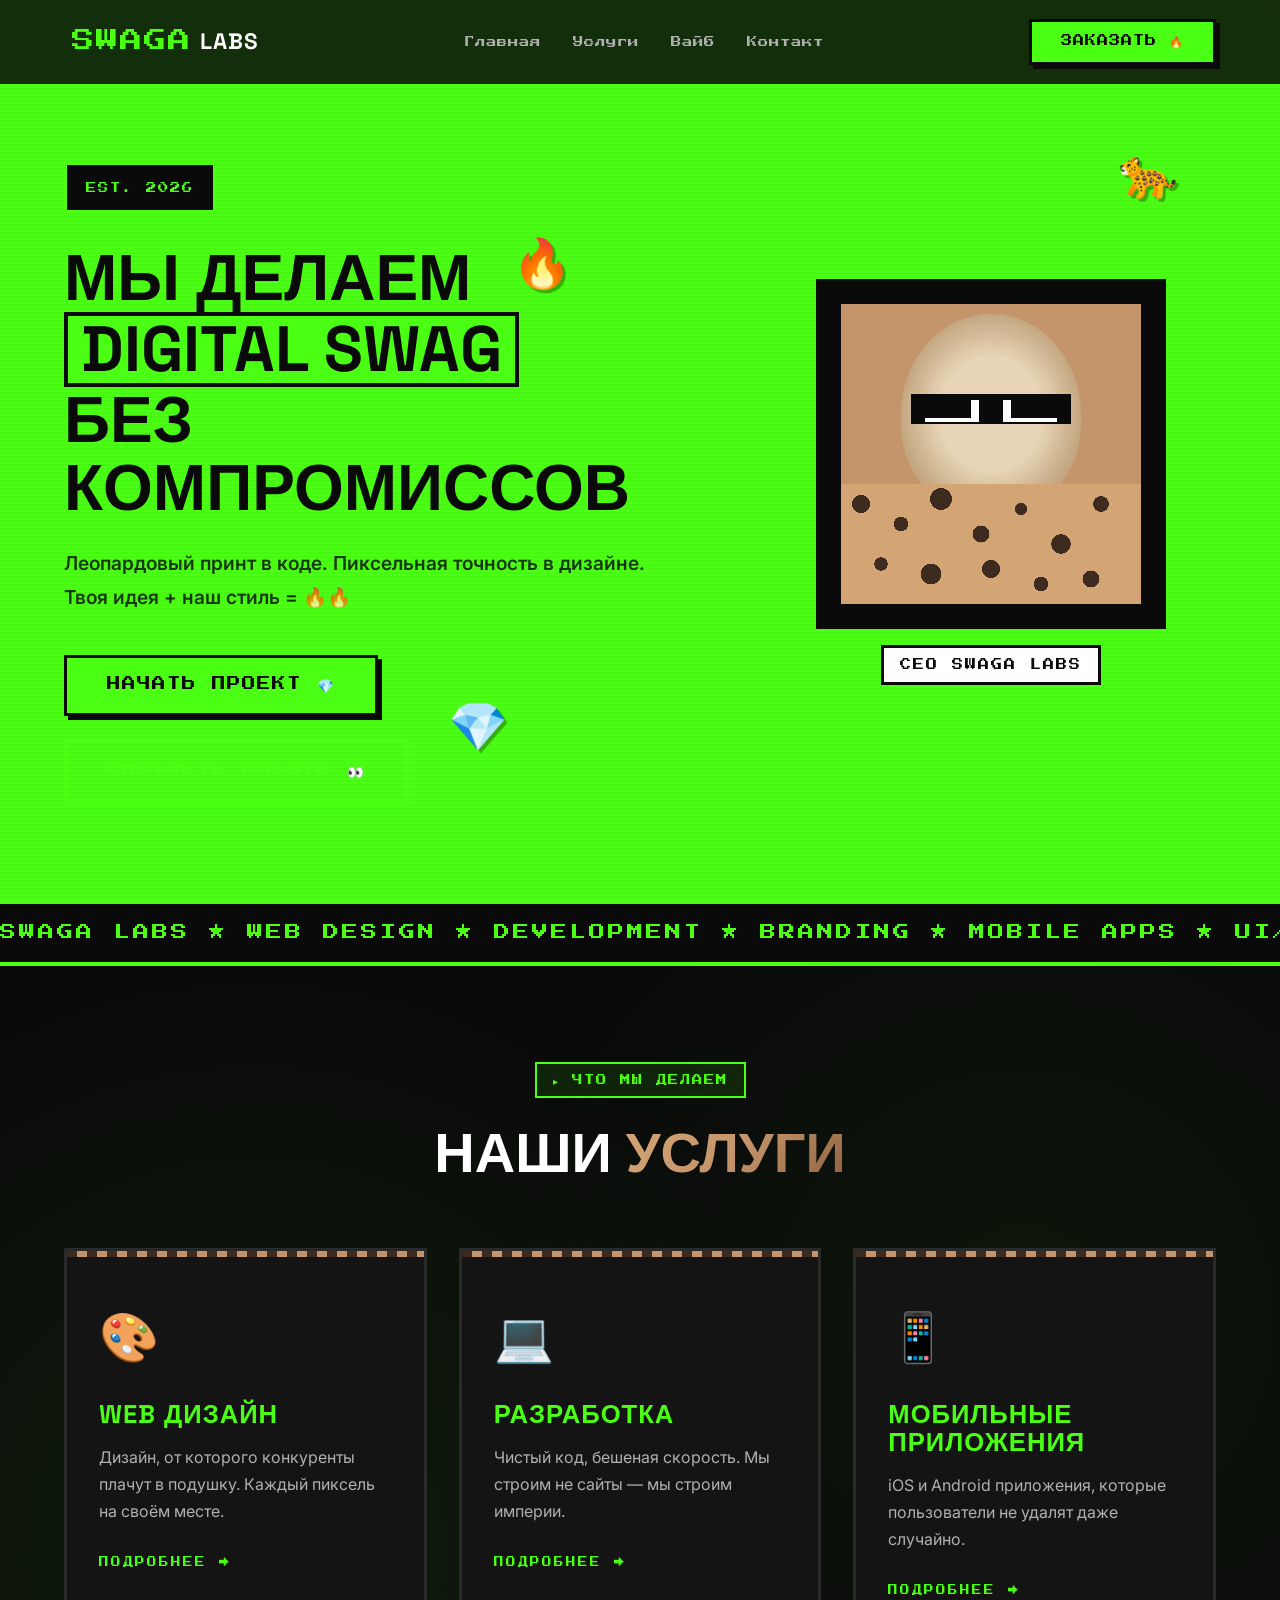
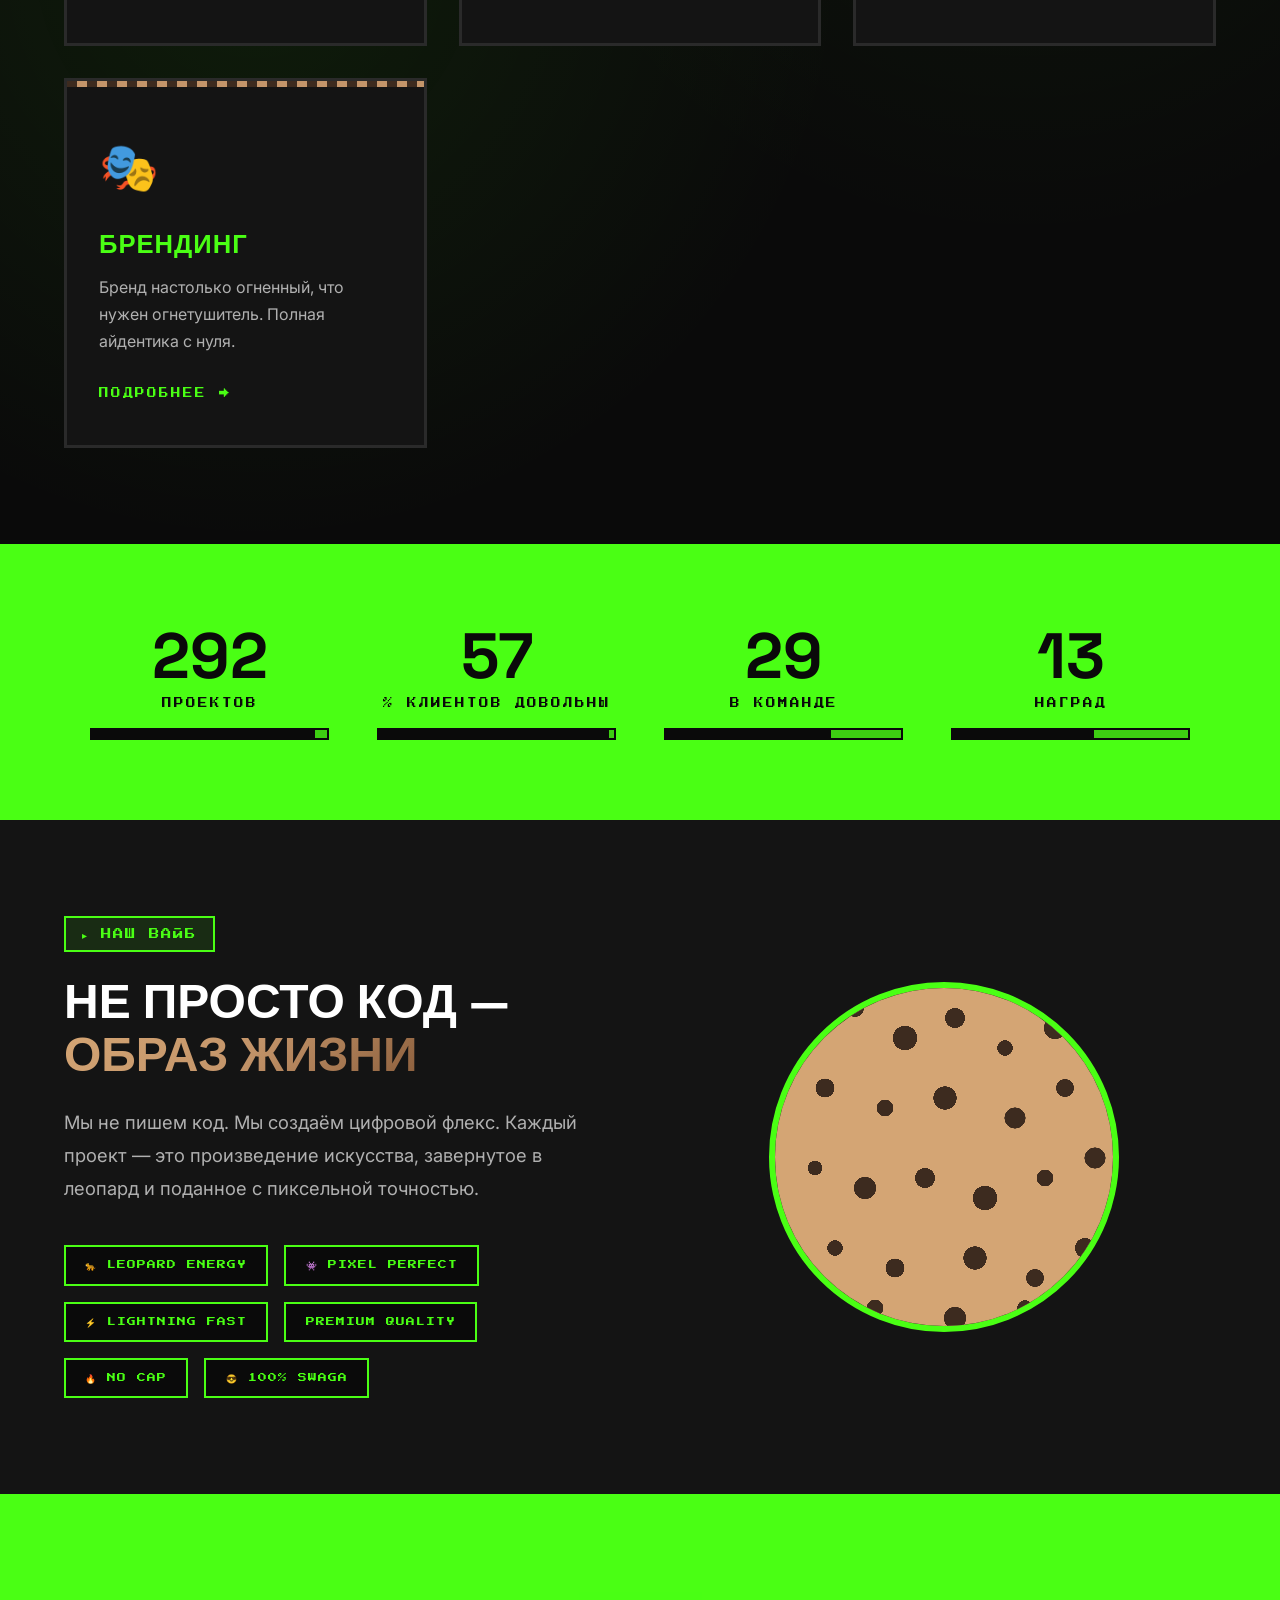
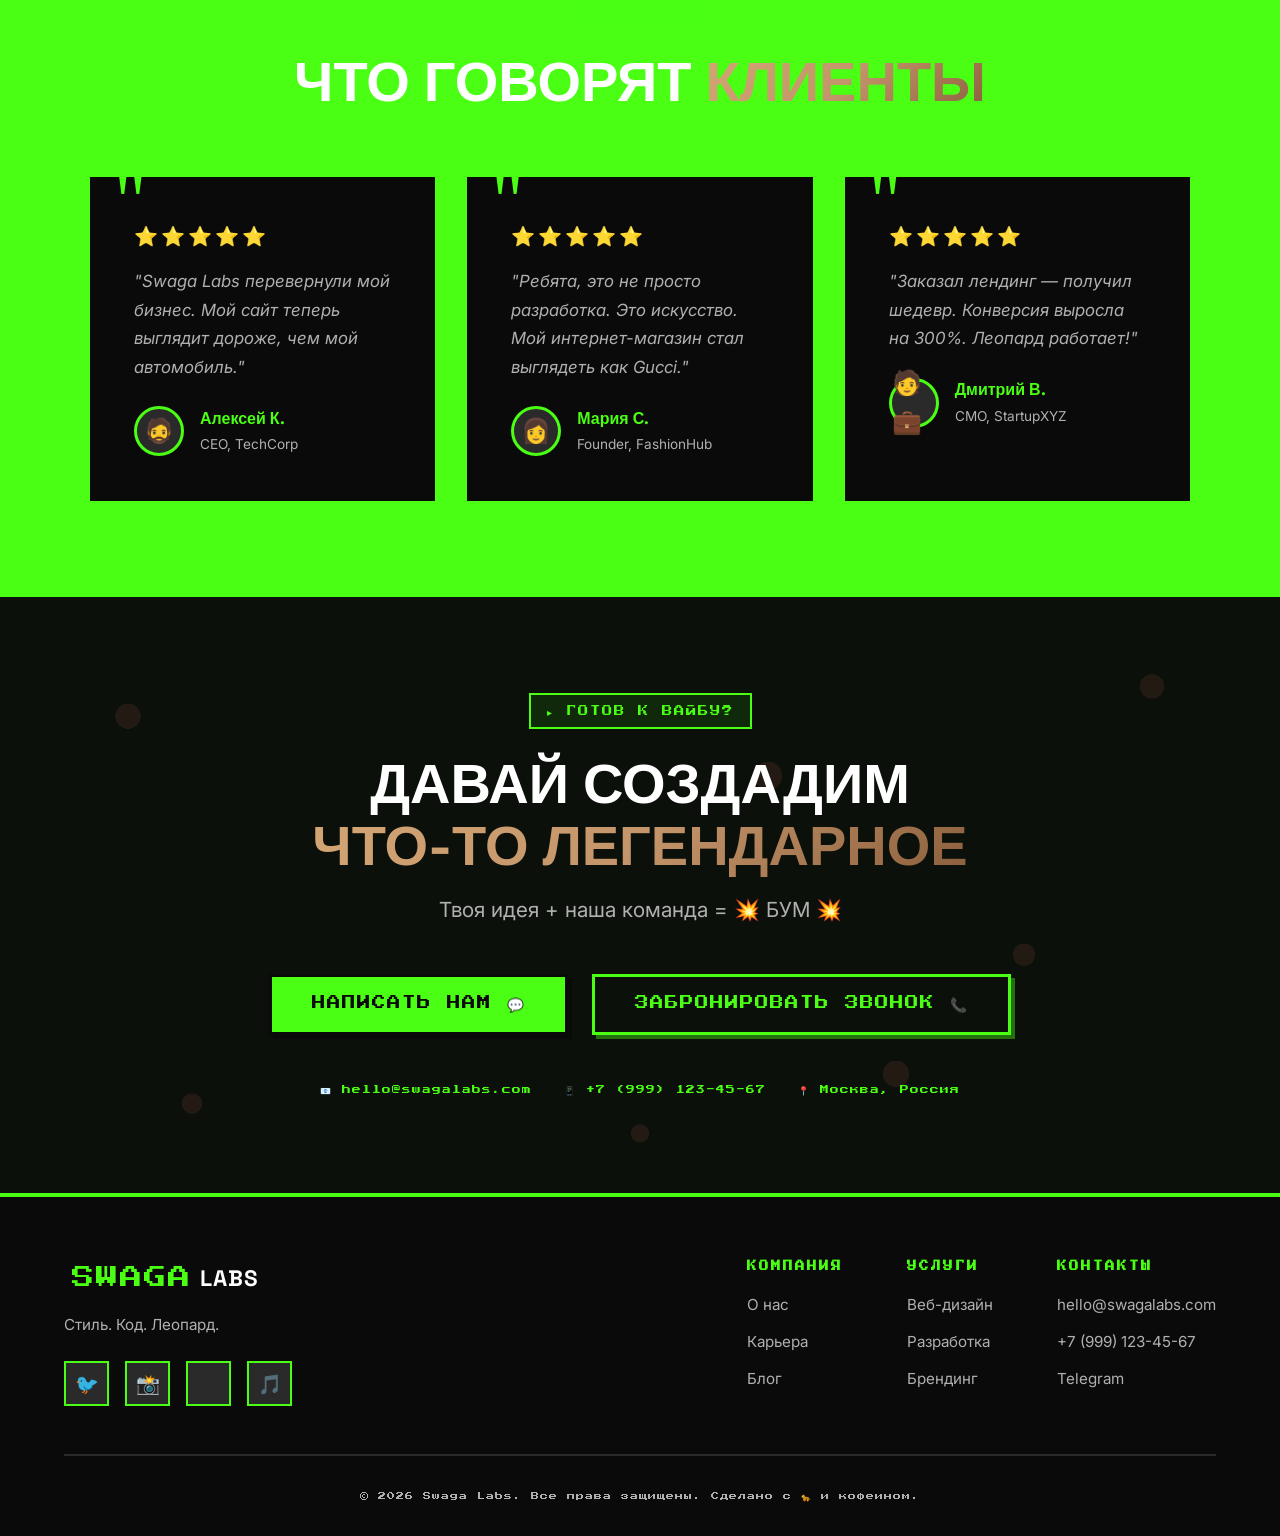
==== index.html @ 5f240927 "init" ====
<!DOCTYPE html>
<html lang="ru">
<head>
    <meta charset="UTF-8">
    <meta name="viewport" content="width=device-width, initial-scale=1.0">
    <title>Swaga Labs — Стиль. Код. Леопард.</title>
    <link rel="stylesheet" href="style.css">
    <link href="https://fonts.googleapis.com/css2?family=Press+Start+2P&family=Space+Grotesk:wght@400;700;900&family=Inter:wght@400;600;700&display=swap" rel="stylesheet">
</head>
<body>

    <!-- Pixel Cursor Trail -->
    <canvas id="pixel-cursor"></canvas>

    <!-- Navigation -->
    <nav class="navbar">
        <div class="logo">
            <span class="logo-pixel"></span>
            <span class="logo-text">SWAGA</span>
            <span class="logo-labs">LABS</span>
        </div>
        <ul class="nav-links">
            <li><a href="#home">Главная</a></li>
            <li><a href="#services">Услуги</a></li>
            <li><a href="#vibe">Вайб</a></li>
            <li><a href="#contact">Контакт</a></li>
        </ul>
        <button class="btn-main">ЗАКАЗАТЬ 🔥</button>
        <div class="hamburger" id="hamburger">
            <span></span>
            <span></span>
            <span></span>
        </div>
    </nav>

    <!-- Hero Section -->
    <section id="home" class="hero">
        <div class="hero-overlay"></div>
        <div class="hero-content">
            <div class="pixel-badge">
                <span class="pixel-text"> EST. 2026</span>
            </div>
            <h1 class="hero-title">
                <span class="title-line">МЫ ДЕЛАЕМ</span>
                <span class="title-line highlight">DIGITAL SWAG</span>
                <span class="title-line">БЕЗ КОМПРОМИССОВ</span>
            </h1>
            <p class="hero-subtitle">
                Леопардовый принт в коде. Пиксельная точность в дизайне.
                <br>Твоя идея + наш стиль = 🔥🔥
            </p>
            <div class="hero-buttons">
                <button class="btn-main large">НАЧАТЬ ПРОЕКТ 💎</button>
                <button class="btn-outline large">СМОТРЕТЬ РАБОТЫ 👀</button>
            </div>
        </div>

        <!-- Shakespeare Meme Element -->
        <div class="hero-meme">
            <div class="meme-frame">
                <div class="meme-shakespeare">
                    <div class="shakespeare-face"></div>
                    <div class="shakespeare-glasses"></div>
                    <div class="shakespeare-body"></div>
                </div>
            </div>
            <div class="meme-label">CEO SWAGA LABS</div>
        </div>

        <!-- Floating Elements -->
        <div class="float-element float-1">🐆</div>
        <div class="float-element float-2"></div>
        <div class="float-element float-3">💎</div>
        <div class="float-element float-4">🔥</div>
        <div class="float-element float-5"></div>
    </section>

    <!-- Marquee -->
    <div class="marquee-container">
        <div class="marquee">
            <span>SWAGA LABS ★ WEB DESIGN ★ DEVELOPMENT ★ BRANDING ★ MOBILE APPS ★ UI/UX ★ CREATIVE ★ SWAGA LABS ★ WEB DESIGN ★ DEVELOPMENT ★ BRANDING ★ MOBILE APPS ★ UI/UX ★ CREATIVE ★ </span>
        </div>
    </div>

    <!-- Services Section -->
    <section id="services" class="services">
        <div class="section-title">
            <span class="pixel-label">▸ ЧТО МЫ ДЕЛАЕМ</span>
            <h2>НАШИ <span class="text-leopard">УСЛУГИ</span></h2>
        </div>

        <div class="services-grid">
            <div class="service-card" data-delay="0">
                <div class="card-leopard-border"></div>
                <div class="card-icon">🎨</div>
                <h3>WEB ДИЗАЙН</h3>
                <p>Дизайн, от которого конкуренты плачут в подушку. Каждый пиксель на своём месте.</p>
                <a href="#" class="card-link">ПОДРОБНЕЕ →</a>
            </div>

            <div class="service-card" data-delay="100">
                <div class="card-leopard-border"></div>
                <div class="card-icon">💻</div>
                <h3>РАЗРАБОТКА</h3>
                <p>Чистый код, бешеная скорость. Мы строим не сайты — мы строим империи.</p>
                <a href="#" class="card-link">ПОДРОБНЕЕ →</a>
            </div>

            <div class="service-card" data-delay="200">
                <div class="card-leopard-border"></div>
                <div class="card-icon">📱</div>
                <h3>МОБИЛЬНЫЕ ПРИЛОЖЕНИЯ</h3>
                <p>iOS и Android приложения, которые пользователи не удалят даже случайно.</p>
                <a href="#" class="card-link">ПОДРОБНЕЕ →</a>
            </div>

            <div class="service-card" data-delay="300">
                <div class="card-leopard-border"></div>
                <div class="card-icon">🎭</div>
                <h3>БРЕНДИНГ</h3>
                <p>Бренд настолько огненный, что нужен огнетушитель. Полная айдентика с нуля.</p>
                <a href="#" class="card-link">ПОДРОБНЕЕ →</a>
            </div>
        </div>
    </section>

    <!-- Stats Section -->
    <section class="stats">
        <div class="stats-grid">
            <div class="stat-item">
                <div class="stat-number" data-target="500">0</div>
                <div class="stat-label">ПРОЕКТОВ</div>
                <div class="stat-bar"><div class="stat-fill" style="width: 95%"></div></div>
            </div>
            <div class="stat-item">
                <div class="stat-number" data-target="98">0</div>
                <div class="stat-label">% КЛИЕНТОВ ДОВОЛЬНЫ</div>
                <div class="stat-bar"><div class="stat-fill" style="width: 98%"></div></div>
            </div>
            <div class="stat-item">
                <div class="stat-number" data-target="50">0</div>
                <div class="stat-label">В КОМАНДЕ</div>
                <div class="stat-bar"><div class="stat-fill" style="width: 70%"></div></div>
            </div>
            <div class="stat-item">
                <div class="stat-number" data-target="24">0</div>
                <div class="stat-label">НАГРАД</div>
                <div class="stat-bar"><div class="stat-fill" style="width: 60%"></div></div>
            </div>
        </div>
    </section>

    <!-- Vibe Section -->
    <section id="vibe" class="vibe-section">
        <div class="vibe-content">
            <span class="pixel-label">▸ НАШ ВАЙБ</span>
            <h2>НЕ ПРОСТО КОД — <br><span class="text-leopard">ОБРАЗ ЖИЗНИ</span></h2>
            <p class="vibe-text">
                Мы не пишем код. Мы создаём цифровой флекс.
                Каждый проект — это произведение искусства,
                завернутое в леопард и поданное с пиксельной точностью.
            </p>
            <div class="vibe-tags">
                <span class="vibe-tag">🐆 LEOPARD ENERGY</span>
                <span class="vibe-tag">👾 PIXEL PERFECT</span>
                <span class="vibe-tag">⚡ LIGHTNING FAST</span>
                <span class="vibe-tag"> PREMIUM QUALITY</span>
                <span class="vibe-tag">🔥 NO CAP</span>
                <span class="vibe-tag">😎 100% SWAGA</span>
            </div>
        </div>
        <div class="vibe-visual">
            <div class="leopard-circle">
                <div class="leopard-pattern"></div>
            </div>
            <div class="vibe-emoji"></div>
        </div>
    </section>

    <!-- Testimonials -->
    <section class="testimonials">
        <div class="section-title">
            <span class="pixel-label">▸ ОТЗЫВЫ</span>
            <h2>ЧТО ГОВОРЯТ <span class="text-leopard">КЛИЕНТЫ</span></h2>
        </div>
        <div class="testimonials-grid">
            <div class="testimonial-card">
                <div class="testimonial-stars">⭐⭐⭐⭐⭐</div>
                <p>"Swaga Labs перевернули мой бизнес. Мой сайт теперь выглядит дороже, чем мой автомобиль."</p>
                <div class="testimonial-author">
                    <div class="author-avatar">🧔</div>
                    <div>
                        <strong>Алексей К.</strong>
                        <span>CEO, TechCorp</span>
                    </div>
                </div>
            </div>
            <div class="testimonial-card">
                <div class="testimonial-stars">⭐⭐⭐⭐⭐</div>
                <p>"Ребята, это не просто разработка. Это искусство. Мой интернет-магазин стал выглядеть как Gucci."</p>
                <div class="testimonial-author">
                    <div class="author-avatar">👩</div>
                    <div>
                        <strong>Мария С.</strong>
                        <span>Founder, FashionHub</span>
                    </div>
                </div>
            </div>
            <div class="testimonial-card">
                <div class="testimonial-stars">⭐⭐⭐⭐⭐</div>
                <p>"Заказал лендинг — получил шедевр. Конверсия выросла на 300%. Леопард работает!"</p>
                <div class="testimonial-author">
                    <div class="author-avatar">🧑💼</div>
                    <div>
                        <strong>Дмитрий В.</strong>
                        <span>CMO, StartupXYZ</span>
                    </div>
                </div>
            </div>
        </div>
    </section>

    <!-- CTA Section -->
    <section id="contact" class="cta-section">
        <div class="cta-leopard-bg"></div>
        <div class="cta-content">
            <span class="pixel-label">▸ ГОТОВ К ВАЙБУ?</span>
            <h2>ДАВАЙ СОЗДАДИМ <br><span class="text-leopard">ЧТО-ТО ЛЕГЕНДАРНОЕ</span></h2>
            <p>Твоя идея + наша команда = 💥 БУМ 💥</p>
            <div class="cta-buttons">
                <button class="btn-main large">НАПИСАТЬ НАМ 💬</button>
                <button class="btn-outline large">ЗАБРОНИРОВАТЬ ЗВОНОК 📞</button>
            </div>
            <div class="cta-contacts">
                <span>📧 hello@swagalabs.com</span>
                <span>📱 +7 (999) 123-45-67</span>
                <span>📍 Москва, Россия</span>
            </div>
        </div>
    </section>

    <!-- Footer -->
    <footer class="footer">
        <div class="footer-content">
            <div class="footer-brand">
                <div class="logo">
                    <span class="logo-pixel"></span>
                    <span class="logo-text">SWAGA</span>
                    <span class="logo-labs">LABS</span>
                </div>
                <p>Стиль. Код. Леопард.</p>
                <div class="social-links">
                    <a href="#" class="social-link">🐦</a>
                    <a href="#" class="social-link">📸</a>
                    <a href="#" class="social-link"></a>
                    <a href="#" class="social-link">🎵</a>
                </div>
            </div>
            <div class="footer-nav">
                <div class="footer-col">
                    <h4>КОМПАНИЯ</h4>
                    <a href="#">О нас</a>
                    <a href="#">Карьера</a>
                    <a href="#">Блог</a>
                </div>
                <div class="footer-col">
                    <h4>УСЛУГИ</h4>
                    <a href="#">Веб-дизайн</a>
                    <a href="#">Разработка</a>
                    <a href="#">Брендинг</a>
                </div>
                <div class="footer-col">
                    <h4>КОНТАКТЫ</h4>
                    <a href="#">hello@swagalabs.com</a>
                    <a href="#">+7 (999) 123-45-67</a>
                    <a href="#">Telegram</a>
                </div>
            </div>
        </div>
        <div class="footer-bottom">
            <p>© 2026 Swaga Labs. Все права защищены. Сделано с 🐆 и кофеином.</p>
        </div>
    </footer>

    <script src="script.js"></script>
</body>
</html>
---- style.css ----
/* ============================================
   SWAGA LABS — FULL CSS
   Вайб: Леопард + Пиксели + Дерзость
   ============================================ */

/* --- Reset --- */
*,
*::before,
*::after {
    margin: 0;
    padding: 0;
    box-sizing: border-box;
}

/* --- CSS Variables --- */
:root {
    --green: #4AFF14;
    --green-dark: #39CC10;
    --black: #0A0A0A;
    --white: #FFFFFF;
    --leopard-1: #C4956A;
    --leopard-2: #8B5E3C;
    --leopard-3: #3D2B1F;
    --leopard-4: #D4A574;
    --gray: #B0B0B0;
    --gray-dark: #2A2A2A;
    --card-bg: #141414;
    --pixel-font: 'Press Start 2P', monospace;
    --heading-font: 'Space Grotesk', sans-serif;
    --body-font: 'Inter', sans-serif;
}

/* --- Base --- */
html {
    scroll-behavior: smooth;
}

body {
    font-family: var(--body-font);
    background-color: var(--green);
    color: var(--black);
    overflow-x: hidden;
    line-height: 1.6;
    cursor: url('data:image/svg+xml;utf8,<svg xmlns="http://www.w3.org/2000/svg" width="20" height="20"><rect x="2" y="2" width="4" height="4" fill="black"/><rect x="8" y="2" width="4" height="4" fill="black"/><rect x="14" y="2" width="4" height="4" fill="black"/><rect x="2" y="8" width="4" height="4" fill="black"/><rect x="14" y="8" width="4" height="4" fill="black"/><rect x="2" y="14" width="4" height="4" fill="black"/><rect x="8" y="14" width="4" height="4" fill="black"/><rect x="14" y="14" width="4" height="4" fill="black"/></svg>') 10 10, auto;
}

h1, h2, h3, h4, h5, h6 {
    font-family: var(--heading-font);
    font-weight: 900;
    line-height: 1.1;
}

a {
    text-decoration: none;
    color: inherit;
    transition: all 0.3s ease;
}

img {
    max-width: 100%;
    display: block;
}

/* --- Pixel Cursor Canvas --- */
#pixel-cursor {
    position: fixed;
    top: 0;
    left: 0;
    width: 100%;
    height: 100%;
    pointer-events: none;
    z-index: 9999;
}

/* --- Navigation --- */
.navbar {
    position: fixed;
    top: 0;
    left: 0;
    width: 100%;
    display: flex;
    align-items: center;
    justify-content: space-between;
    padding: 1.2rem 5%;
    z-index: 1000;
    background: rgba(10, 10, 10, 0.85);
    backdrop-filter: blur(12px);
    -webkit-backdrop-filter: blur(12px);
    border-bottom: 3px solid var(--green);
}

.logo {
    display: flex;
    align-items: center;
    gap: 0.5rem;
}

.logo-pixel {
    font-size: 1.5rem;
}

.logo-text {
    font-family: var(--pixel-font);
    font-size: 1.4rem;
    color: var(--green);
    letter-spacing: 2px;
}

.logo-labs {
    font-family: var(--heading-font);
    font-size: 1.4rem;
    font-weight: 900;
    color: var(--white);
    letter-spacing: 1px;
}

.nav-links {
    display: flex;
    list-style: none;
    gap: 2rem;
}

.nav-links a {
    font-family: var(--pixel-font);
    font-size: 0.65rem;
    color: var(--gray);
    letter-spacing: 1px;
    padding: 0.5rem 0;
    position: relative;
}

.nav-links a::after {
    content: '';
    position: absolute;
    bottom: 0;
    left: 0;
    width: 0;
    height: 3px;
    background: var(--green);
    transition: width 0.3s ease;
    image-rendering: pixelated;
}

.nav-links a:hover {
    color: var(--green);
}

.nav-links a:hover::after {
    width: 100%;
}

.btn-main {
    font-family: var(--pixel-font);
    font-size: 0.7rem;
    padding: 0.8rem 1.8rem;
    background: var(--green);
    color: var(--black);
    border: 3px solid var(--black);
    cursor: pointer;
    transition: all 0.2s ease;
    text-transform: uppercase;
    letter-spacing: 1px;
    image-rendering: pixelated;
    box-shadow: 4px 4px 0 var(--black);
}

.btn-main:hover {
    transform: translate(2px, 2px);
    box-shadow: 2px 2px 0 var(--black);
    background: var(--white);
}

.btn-main.large {
    font-size: 0.85rem;
    padding: 1.2rem 2.5rem;
}

.btn-outline {
    font-family: var(--pixel-font);
    font-size: 0.7rem;
    padding: 0.8rem 1.8rem;
    background: transparent;
    color: var(--green);
    border: 3px solid var(--green);
    cursor: pointer;
    transition: all 0.2s ease;
    text-transform: uppercase;
    letter-spacing: 1px;
    image-rendering: pixelated;
    box-shadow: 4px 4px 0 rgba(74, 255, 20, 0.4);
}

.btn-outline:hover {
    transform: translate(2px, 2px);
    box-shadow: 2px 2px 0 rgba(74, 255, 20, 0.4);
    background: var(--green);
    color: var(--black);
}

.btn-outline.large {
    font-size: 0.85rem;
    padding: 1.2rem 2.5rem;
}

.hamburger {
    display: none;
    flex-direction: column;
    gap: 5px;
    cursor: pointer;
    padding: 5px;
}

.hamburger span {
    width: 28px;
    height: 3px;
    background: var(--green);
    transition: all 0.3s ease;
    image-rendering: pixelated;
}

.hamburger.active span:nth-child(1) {
    transform: rotate(45deg) translate(6px, 6px);
}

.hamburger.active span:nth-child(2) {
    opacity: 0;
}

.hamburger.active span:nth-child(3) {
    transform: rotate(-45deg) translate(6px, -6px);
}

/* --- Hero Section --- */
.hero {
    min-height: 100vh;
    display: flex;
    align-items: center;
    justify-content: space-between;
    padding: 8rem 5% 4rem;
    position: relative;
    background: var(--green);
    overflow: hidden;
}

.hero-overlay {
    position: absolute;
    top: 0;
    left: 0;
    width: 100%;
    height: 100%;
    background:
        repeating-linear-gradient(
            0deg,
            transparent,
            transparent 2px,
            rgba(0, 0, 0, 0.03) 2px,
            rgba(0, 0, 0, 0.03) 4px
        );
    pointer-events: none;
    z-index: 1;
}

.hero-content {
    flex: 1;
    max-width: 600px;
    z-index: 2;
}

.pixel-badge {
    display: inline-block;
    padding: 0.6rem 1.2rem;
    background: var(--black);
    border: 3px solid var(--green);
    margin-bottom: 2rem;
    image-rendering: pixelated;
}

.pixel-text {
    font-family: var(--pixel-font);
    font-size: 0.65rem;
    color: var(--green);
    letter-spacing: 2px;
}

.hero-title {
    font-size: 4rem;
    color: var(--black);
    margin-bottom: 1.5rem;
    line-height: 1.05;
}

.title-line {
    display: block;
}

.title-line.highlight {
    color: var(--black);
    position: relative;
    display: inline-block;
    background: var(--green);
    padding: 0 0.2em;
    box-decoration-break: clone;
    -webkit-box-decoration-break: clone;
    border: 4px solid var(--black);
}

.hero-subtitle {
    font-size: 1.2rem;
    color: var(--black);
    opacity: 0.8;
    margin-bottom: 2.5rem;
    line-height: 1.8;
    font-weight: 600;
}

.hero-buttons {
    display: flex;
    gap: 1.5rem;
    flex-wrap: wrap;
}

/* --- Hero Meme (Shakespeare) --- */
.hero-meme {
    flex: 1;
    display: flex;
    flex-direction: column;
    align-items: center;
    z-index: 2;
    max-width: 450px;
}

.meme-frame {
    width: 350px;
    height: 350px;
    background: var(--black);
    border: 6px solid var(--black);
    display: flex;
    align-items: center;
    justify-content: center;
    position: relative;
    overflow: hidden;
    image-rendering: pixelated;
}

.meme-shakespeare {
    width: 300px;
    height: 300px;
    position: relative;
    background: var(--leopard-1);
    overflow: hidden;
}

.shakespeare-face {
    position: absolute;
    top: 10px;
    left: 50%;
    transform: translateX(-50%);
    width: 180px;
    height: 200px;
    background: radial-gradient(ellipse at center, #E8D5B7 40%, #C4A882 70%, transparent 100%);
    border-radius: 50% 50% 45% 45%;
}

.shakespeare-glasses {
    position: absolute;
    top: 90px;
    left: 50%;
    transform: translateX(-50%);
    width: 160px;
    height: 30px;
    background: var(--black);
    z-index: 5;
    image-rendering: pixelated;
}

.shakespeare-glasses::before,
.shakespeare-glasses::after {
    content: '';
    position: absolute;
    width: 50px;
    height: 18px;
    top: 6px;
    background: var(--black);
}

.shakespeare-glasses::before {
    left: 10px;
    box-shadow:
        4px 0 0 var(--white),
        8px 0 0 var(--white),
        4px 4px 0 var(--white),
        8px 4px 0 var(--white);
}

.shakespeare-glasses::after {
    right: 10px;
    box-shadow:
        -4px 0 0 var(--white),
        -8px 0 0 var(--white),
        -4px 4px 0 var(--white),
        -8px 4px 0 var(--white);
}

.shakespeare-body {
    position: absolute;
    bottom: 0;
    left: 0;
    width: 100%;
    height: 120px;
    background:
        radial-gradient(circle 15px at 20px 20px, var(--leopard-3) 60%, transparent 61%),
        radial-gradient(circle 12px at 60px 40px, var(--leopard-3) 60%, transparent 61%),
        radial-gradient(circle 18px at 100px 15px, var(--leopard-3) 60%, transparent 61%),
        radial-gradient(circle 14px at 140px 50px, var(--leopard-3) 60%, transparent 61%),
        radial-gradient(circle 10px at 180px 25px, var(--leopard-3) 60%, transparent 61%),
        radial-gradient(circle 16px at 220px 60px, var(--leopard-3) 60%, transparent 61%),
        radial-gradient(circle 13px at 260px 20px, var(--leopard-3) 60%, transparent 61%),
        radial-gradient(circle 11px at 40px 80px, var(--leopard-3) 60%, transparent 61%),
        radial-gradient(circle 17px at 90px 90px, var(--leopard-3) 60%, transparent 61%),
        radial-gradient(circle 15px at 150px 85px, var(--leopard-3) 60%, transparent 61%),
        radial-gradient(circle 12px at 200px 100px, var(--leopard-3) 60%, transparent 61%),
        radial-gradient(circle 14px at 250px 95px, var(--leopard-3) 60%, transparent 61%),
        var(--leopard-4);
}

.meme-label {
    margin-top: 1rem;
    font-family: var(--pixel-font);
    font-size: 0.7rem;
    color: var(--black);
    background: var(--white);
    padding: 0.5rem 1rem;
    border: 3px solid var(--black);
    letter-spacing: 2px;
}

/* --- Floating Elements --- */
.float-element {
    position: absolute;
    font-size: 3rem;
    z-index: 2;
    animation: floatAround 8s ease-in-out infinite;
    filter: drop-shadow(3px 3px 0 rgba(0,0,0,0.3));
}

.float-1 { top: 15%; right: 8%; animation-delay: 0s; }
.float-2 { top: 70%; right: 15%; animation-delay: -2s; }
.float-3 { bottom: 15%; left: 35%; animation-delay: -4s; }
.float-4 { top: 25%; left: 40%; animation-delay: -1s; }
.float-5 { bottom: 25%; right: 40%; animation-delay: -3s; }

@keyframes floatAround {
    0%, 100% { transform: translate(0, 0) rotate(0deg); }
    25% { transform: translate(15px, -20px) rotate(5deg); }
    50% { transform: translate(-10px, -30px) rotate(-3deg); }
    75% { transform: translate(20px, -10px) rotate(7deg); }
}

/* --- Marquee --- */
.marquee-container {
    background: var(--black);
    border-top: 4px solid var(--green);
    border-bottom: 4px solid var(--green);
    overflow: hidden;
    padding: 1rem 0;
}

.marquee {
    display: flex;
    width: max-content;
    animation: marqueeScroll 20s linear infinite;
}

.marquee span {
    font-family: var(--pixel-font);
    font-size: 1rem;
    color: var(--green);
    white-space: nowrap;
    letter-spacing: 3px;
    padding-right: 2rem;
}

@keyframes marqueeScroll {
    0% { transform: translateX(0); }
    100% { transform: translateX(-50%); }
}

/* --- Services Section --- */
.services {
    padding: 6rem 5%;
    background: var(--black);
    position: relative;
}

.services::before {
    content: '';
    position: absolute;
    top: 0;
    left: 0;
    width: 100%;
    height: 100%;
    background:
        radial-gradient(circle at 20% 50%, rgba(74, 255, 20, 0.08) 0%, transparent 50%),
        radial-gradient(circle at 80% 30%, rgba(74, 255, 20, 0.05) 0%, transparent 40%);
    pointer-events: none;
}

.section-title {
    text-align: center;
    margin-bottom: 4rem;
    position: relative;
    z-index: 1;
}

.pixel-label {
    display: inline-block;
    font-family: var(--pixel-font);
    font-size: 0.65rem;
    color: var(--green);
    background: rgba(74, 255, 20, 0.1);
    border: 2px solid var(--green);
    padding: 0.5rem 1rem;
    margin-bottom: 1.5rem;
    letter-spacing: 2px;
}

.section-title h2 {
    font-size: 3.5rem;
    color: var(--white);
}

.text-leopard {
    background: linear-gradient(135deg, var(--leopard-4), var(--leopard-1), var(--leopard-2));
    -webkit-background-clip: text;
    -webkit-text-fill-color: transparent;
    background-clip: text;
}

.services-grid {
    display: grid;
    grid-template-columns: repeat(auto-fit, minmax(280px, 1fr));
    gap: 2rem;
    max-width: 1200px;
    margin: 0 auto;
    position: relative;
    z-index: 1;
}

.service-card {
    background: var(--card-bg);
    border: 3px solid var(--gray-dark);
    padding: 2.5rem 2rem;
    position: relative;
    overflow: hidden;
    transition: all 0.3s ease;
    opacity: 0;
    transform: translateY(30px);
}

.service-card.visible {
    opacity: 1;
    transform: translateY(0);
}

.card-leopard-border {
    position: absolute;
    top: 0;
    left: 0;
    width: 100%;
    height: 6px;
    background:
        repeating-linear-gradient(
            90deg,
            var(--leopard-3) 0px,
            var(--leopard-3) 10px,
            var(--leopard-1) 10px,
            var(--leopard-1) 20px
        );
    transition: height 0.3s ease;
}

.service-card:hover {
    border-color: var(--green);
    transform: translateY(-8px);
    box-shadow: 0 0 30px rgba(74, 255, 20, 0.2);
}

.service-card:hover .card-leopard-border {
    height: 10px;
}

.card-icon {
    font-size: 3rem;
    margin-bottom: 1.5rem;
    margin-top: 0.5rem;
}

.service-card h3 {
    font-size: 1.6rem;
    color: var(--green);
    margin-bottom: 1rem;
    font-family: var(--heading-font);
    letter-spacing: 1px;
}

.service-card p {
    color: var(--gray);
    font-size: 1rem;
    line-height: 1.7;
    margin-bottom: 1.5rem;
}

.card-link {
    font-family: var(--pixel-font);
    font-size: 0.6rem;
    color: var(--green);
    letter-spacing: 2px;
    transition: all 0.3s ease;
    display: inline-block;
}

.card-link:hover {
    color: var(--white);
    transform: translateX(5px);
}

/* --- Stats Section --- */
.stats {
    padding: 5rem 5%;
    background: var(--green);
    position: relative;
}

.stats-grid {
    display: grid;
    grid-template-columns: repeat(auto-fit, minmax(220px, 1fr));
    gap: 3rem;
    max-width: 1100px;
    margin: 0 auto;
}

.stat-item {
    text-align: center;
}

.stat-number {
    font-family: var(--heading-font);
    font-size: 4rem;
    font-weight: 900;
    color: var(--black);
    line-height: 1;
    margin-bottom: 0.5rem;
}

.stat-label {
    font-family: var(--pixel-font);
    font-size: 0.6rem;
    color: var(--black);
    letter-spacing: 2px;
    margin-bottom: 1rem;
}

.stat-bar {
    width: 100%;
    height: 12px;
    background: rgba(10, 10, 10, 0.2);
    border: 2px solid var(--black);
    overflow: hidden;
    image-rendering: pixelated;
}

.stat-fill {
    height: 100%;
    background: var(--black);
    transition: width 1.5s ease;
}

/* --- Vibe Section --- */
.vibe-section {
    padding: 6rem 5%;
    background: var(--card-bg);
    display: flex;
    align-items: center;
    gap: 4rem;
    position: relative;
    overflow: hidden;
}

.vibe-content {
    flex: 1;
    max-width: 600px;
}

.vibe-content h2 {
    font-size: 3rem;
    color: var(--white);
    margin-bottom: 1.5rem;
}

.vibe-text {
    font-size: 1.15rem;
    color: var(--gray);
    line-height: 1.8;
    margin-bottom: 2.5rem;
}

.vibe-tags {
    display: flex;
    flex-wrap: wrap;
    gap: 1rem;
}

.vibe-tag {
    font-family: var(--pixel-font);
    font-size: 0.55rem;
    padding: 0.7rem 1.2rem;
    background: var(--black);
    color: var(--green);
    border: 2px solid var(--green);
    letter-spacing: 1px;
    transition: all 0.3s ease;
    cursor: default;
}

.vibe-tag:hover {
    background: var(--green);
    color: var(--black);
    transform: translateY(-3px);
}

.vibe-visual {
    flex: 1;
    display: flex;
    align-items: center;
    justify-content: center;
    position: relative;
}

.leopard-circle {
    width: 350px;
    height: 350px;
    border-radius: 50%;
    border: 6px solid var(--green);
    overflow: hidden;
    position: relative;
    animation: rotateSlow 30s linear infinite;
}

.leopard-pattern {
    width: 100%;
    height: 100%;
    background:
        radial-gradient(circle 20px at 30px 40px, var(--leopard-3) 55%, transparent 56%),
        radial-gradient(circle 16px at 80px 20px, var(--leopard-3) 55%, transparent 56%),
        radial-gradient(circle 22px at 130px 50px, var(--leopard-3) 55%, transparent 56%),
        radial-gradient(circle 18px at 180px 30px, var(--leopard-3) 55%, transparent 56%),
        radial-gradient(circle 14px at 230px 60px, var(--leopard-3) 55%, transparent 56%),
        radial-gradient(circle 20px at 280px 40px, var(--leopard-3) 55%, transparent 56%),
        radial-gradient(circle 17px at 50px 100px, var(--leopard-3) 55%, transparent 56%),
        radial-gradient(circle 15px at 110px 120px, var(--leopard-3) 55%, transparent 56%),
        radial-gradient(circle 21px at 170px 110px, var(--leopard-3) 55%, transparent 56%),
        radial-gradient(circle 19px at 240px 130px, var(--leopard-3) 55%, transparent 56%),
        radial-gradient(circle 16px at 290px 100px, var(--leopard-3) 55%, transparent 56%),
        radial-gradient(circle 13px at 40px 180px, var(--leopard-3) 55%, transparent 56%),
        radial-gradient(circle 20px at 90px 200px, var(--leopard-3) 55%, transparent 56%),
        radial-gradient(circle 18px at 150px 190px, var(--leopard-3) 55%, transparent 56%),
        radial-gradient(circle 22px at 210px 210px, var(--leopard-3) 55%, transparent 56%),
        radial-gradient(circle 15px at 270px 190px, var(--leopard-3) 55%, transparent 56%),
        radial-gradient(circle 19px at 320px 170px, var(--leopard-3) 55%, transparent 56%),
        radial-gradient(circle 14px at 60px 260px, var(--leopard-3) 55%, transparent 56%),
        radial-gradient(circle 17px at 120px 280px, var(--leopard-3) 55%, transparent 56%),
        radial-gradient(circle 21px at 200px 270px, var(--leopard-3) 55%, transparent 56%),
        radial-gradient(circle 16px at 260px 290px, var(--leopard-3) 55%, transparent 56%),
        radial-gradient(circle 18px at 310px 260px, var(--leopard-3) 55%, transparent 56%),
        radial-gradient(circle 15px at 100px 320px, var(--leopard-3) 55%, transparent 56%),
        radial-gradient(circle 20px at 180px 330px, var(--leopard-3) 55%, transparent 56%),
        radial-gradient(circle 14px at 250px 320px, var(--leopard-3) 55%, transparent 56%),
        var(--leopard-4);
}

@keyframes rotateSlow {
    from { transform: rotate(0deg); }
    to { transform: rotate(360deg); }
}

.vibe-emoji {
    position: absolute;
    font-size: 5rem;
    filter: drop-shadow(4px 4px 0 rgba(0,0,0,0.5));
    animation: emojiPulse 3s ease-in-out infinite;
}

@keyframes emojiPulse {
    0%, 100% { transform: scale(1); }
    50% { transform: scale(1.1); }
}

/* --- Testimonials --- */
.testimonials {
    padding: 6rem 5%;
    background: var(--green);
}

.testimonials-grid {
    display: grid;
    grid-template-columns: repeat(auto-fit, minmax(300px, 1fr));
    gap: 2rem;
    max-width: 1100px;
    margin: 0 auto;
}

.testimonial-card {
    background: var(--black);
    border: 4px solid var(--black);
    padding: 2.5rem;
    position: relative;
    transition: all 0.3s ease;
}

.testimonial-card::before {
    content: '"';
    position: absolute;
    top: -20px;
    left: 20px;
    font-size: 5rem;
    color: var(--green);
    font-family: Georgia, serif;
    line-height: 1;
}

.testimonial-card:hover {
    transform: translateY(-5px);
    box-shadow: 8px 8px 0 var(--black);
    border-color: var(--green);
}

.testimonial-stars {
    font-size: 1.2rem;
    margin-bottom: 1rem;
    letter-spacing: 3px;
}

.testimonial-card p {
    font-size: 1.05rem;
    color: var(--gray);
    line-height: 1.7;
    margin-bottom: 1.5rem;
    font-style: italic;
}

.testimonial-author {
    display: flex;
    align-items: center;
    gap: 1rem;
}

.author-avatar {
    width: 50px;
    height: 50px;
    border-radius: 50%;
    background: var(--gray-dark);
    display: flex;
    align-items: center;
    justify-content: center;
    font-size: 1.5rem;
    border: 3px solid var(--green);
}

.testimonial-author strong {
    display: block;
    color: var(--green);
    font-family: var(--heading-font);
    font-size: 1rem;
}

.testimonial-author span {
    color: var(--gray);
    font-size: 0.85rem;
}

/* --- CTA Section --- */
.cta-section {
    padding: 6rem 5%;
    position: relative;
    overflow: hidden;
    background: var(--black);
}

.cta-leopard-bg {
    position: absolute;
    top: 0;
    left: 0;
    width: 100%;
    height: 100%;
    background:
        radial-gradient(circle 25px at 10% 20%, var(--leopard-3) 50%, transparent 51%),
        radial-gradient(circle 20px at 30% 70%, var(--leopard-3) 50%, transparent 51%),
        radial-gradient(circle 28px at 60% 30%, var(--leopard-3) 50%, transparent 51%),
        radial-gradient(circle 22px at 80% 60%, var(--leopard-3) 50%, transparent 51%),
        radial-gradient(circle 18px at 50% 90%, var(--leopard-3) 50%, transparent 51%),
        radial-gradient(circle 24px at 90% 15%, var(--leopard-3) 50%, transparent 51%),
        radial-gradient(circle 20px at 15% 85%, var(--leopard-3) 50%, transparent 51%),
        radial-gradient(circle 26px at 70% 80%, var(--leopard-3) 50%, transparent 51%),
        rgba(74, 255, 20, 0.06);
    opacity: 0.5;
}

.cta-content {
    text-align: center;
    position: relative;
    z-index: 1;
    max-width: 800px;
    margin: 0 auto;
}

.cta-content h2 {
    font-size: 3.5rem;
    color: var(--white);
    margin-bottom: 1rem;
}

.cta-content > p {
    font-size: 1.3rem;
    color: var(--gray);
    margin-bottom: 3rem;
}

.cta-buttons {
    display: flex;
    gap: 1.5rem;
    justify-content: center;
    flex-wrap: wrap;
    margin-bottom: 3rem;
}

.cta-contacts {
    display: flex;
    gap: 2rem;
    justify-content: center;
    flex-wrap: wrap;
}

.cta-contacts span {
    font-family: var(--pixel-font);
    font-size: 0.55rem;
    color: var(--green);
    letter-spacing: 1px;
}

/* --- Footer --- */
.footer {
    background: var(--black);
    border-top: 4px solid var(--green);
    padding: 4rem 5% 2rem;
}

.footer-content {
    display: flex;
    justify-content: space-between;
    gap: 4rem;
    max-width: 1200px;
    margin: 0 auto 3rem;
}

.footer-brand {
    max-width: 350px;
}

.footer-brand p {
    color: var(--gray);
    margin-top: 1rem;
    font-size: 0.95rem;
    line-height: 1.6;
}

.social-links {
    display: flex;
    gap: 1rem;
    margin-top: 1.5rem;
}

.social-link {
    width: 45px;
    height: 45px;
    background: var(--gray-dark);
    border: 2px solid var(--green);
    display: flex;
    align-items: center;
    justify-content: center;
    font-size: 1.2rem;
    transition: all 0.3s ease;
}

.social-link:hover {
    background: var(--green);
    transform: translateY(-3px);
}

.footer-nav {
    display: flex;
    gap: 4rem;
    flex: 1;
    justify-content: flex-end;
}

.footer-col {
    display: flex;
    flex-direction: column;
    gap: 0.8rem;
}

.footer-col h4 {
    font-family: var(--pixel-font);
    font-size: 0.6rem;
    color: var(--green);
    letter-spacing: 2px;
    margin-bottom: 0.5rem;
}

.footer-col a {
    color: var(--gray);
    font-size: 0.95rem;
    transition: color 0.3s ease;
}

.footer-col a:hover {
    color: var(--green);
}

.footer-bottom {
    text-align: center;
    padding-top: 2rem;
    border-top: 2px solid var(--gray-dark);
    max-width: 1200px;
    margin: 0 auto;
}

.footer-bottom p {
    font-family: var(--pixel-font);
    font-size: 0.5rem;
    color: var(--gray);
    letter-spacing: 1px;
    line-height: 2;
}

/* --- Responsive --- */
@media (max-width: 1024px) {
    .hero {
        flex-direction: column;
        text-align: center;
        padding-top: 7rem;
        gap: 3rem;
    }

    .hero-content {
        max-width: 100%;
    }

    .hero-buttons {
        justify-content: center;
    }

    .hero-meme {
        max-width: 100%;
    }

    .vibe-section {
        flex-direction: column;
        text-align: center;
    }

    .vibe-tags {
        justify-content: center;
    }

    .footer-content {
        flex-direction: column;
        align-items: center;
        text-align: center;
    }

    .footer-nav {
        justify-content: center;
        flex-wrap: wrap;
    }
}

@media (max-width: 768px) {
    .nav-links,
    .btn-main:not(.large) {
        display: none;
    }

    .hamburger {
        display: flex;
    }

    .nav-links.active {
        display: flex;
        flex-direction: column;
        position: absolute;
        top: 100%;
        left: 0;
        width: 100%;
        background: rgba(10, 10, 10, 0.98);
        padding: 2rem;
        gap: 1.5rem;
        border-bottom: 3px solid var(--green);
    }

    .hero-title {
        font-size: 2.5rem;
    }

    .section-title h2 {
        font-size: 2.5rem;
    }

    .cta-content h2 {
        font-size: 2.5rem;
    }

    .vibe-content h2 {
        font-size: 2.2rem;
    }

    .meme-frame {
        width: 280px;
        height: 280px;
    }

    .meme-shakespeare {
        width: 240px;
        height: 240px;
    }

    .shakespeare-face {
        width: 140px;
        height: 160px;
    }

    .shakespeare-glasses {
        top: 70px;
        width: 130px;
        height: 24px;
    }

    .shakespeare-glasses::before,
    .shakespeare-glasses::after {
        width: 40px;
        height: 14px;
    }

    .leopard-circle {
        width: 250px;
        height: 250px;
    }

    .stat-number {
        font-size: 3rem;
    }

    .cta-contacts {
        flex-direction: column;
        gap: 1rem;
    }

    .footer-nav {
        flex-direction: column;
        gap: 2rem;
        align-items: center;
    }
}

@media (max-width: 480px) {
    .hero-title {
        font-size: 2rem;
    }

    .hero-buttons {
        flex-direction: column;
        align-items: center;
    }

    .btn-main.large,
    .btn-outline.large {
        width: 100%;
        text-align: center;
    }

    .section-title h2 {
        font-size: 2rem;
    }

    .cta-content h2 {
        font-size: 2rem;
    }

    .vibe-content h2 {
        font-size: 1.8rem;
    }

    .services-grid {
        grid-template-columns: 1fr;
    }

    .testimonials-grid {
        grid-template-columns: 1fr;
    }

    .float-element {
        font-size: 2rem;
    }
}
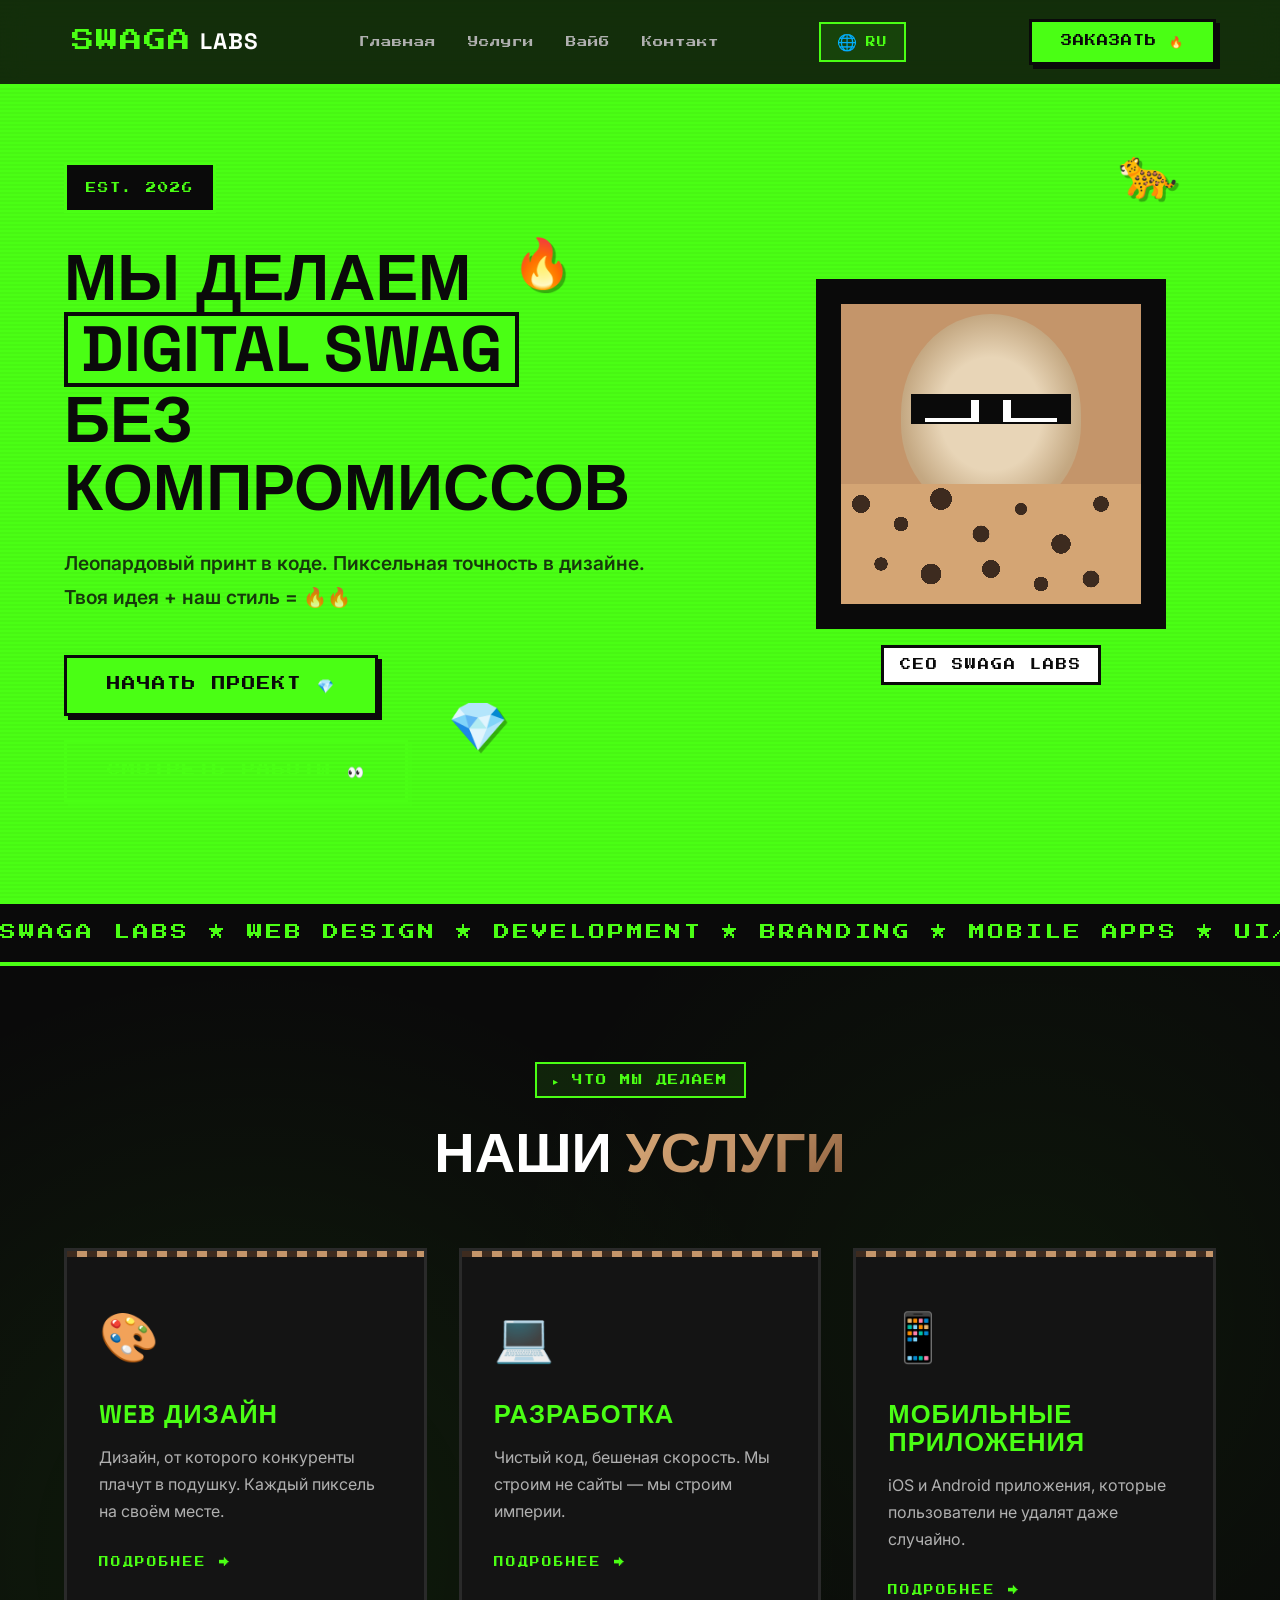
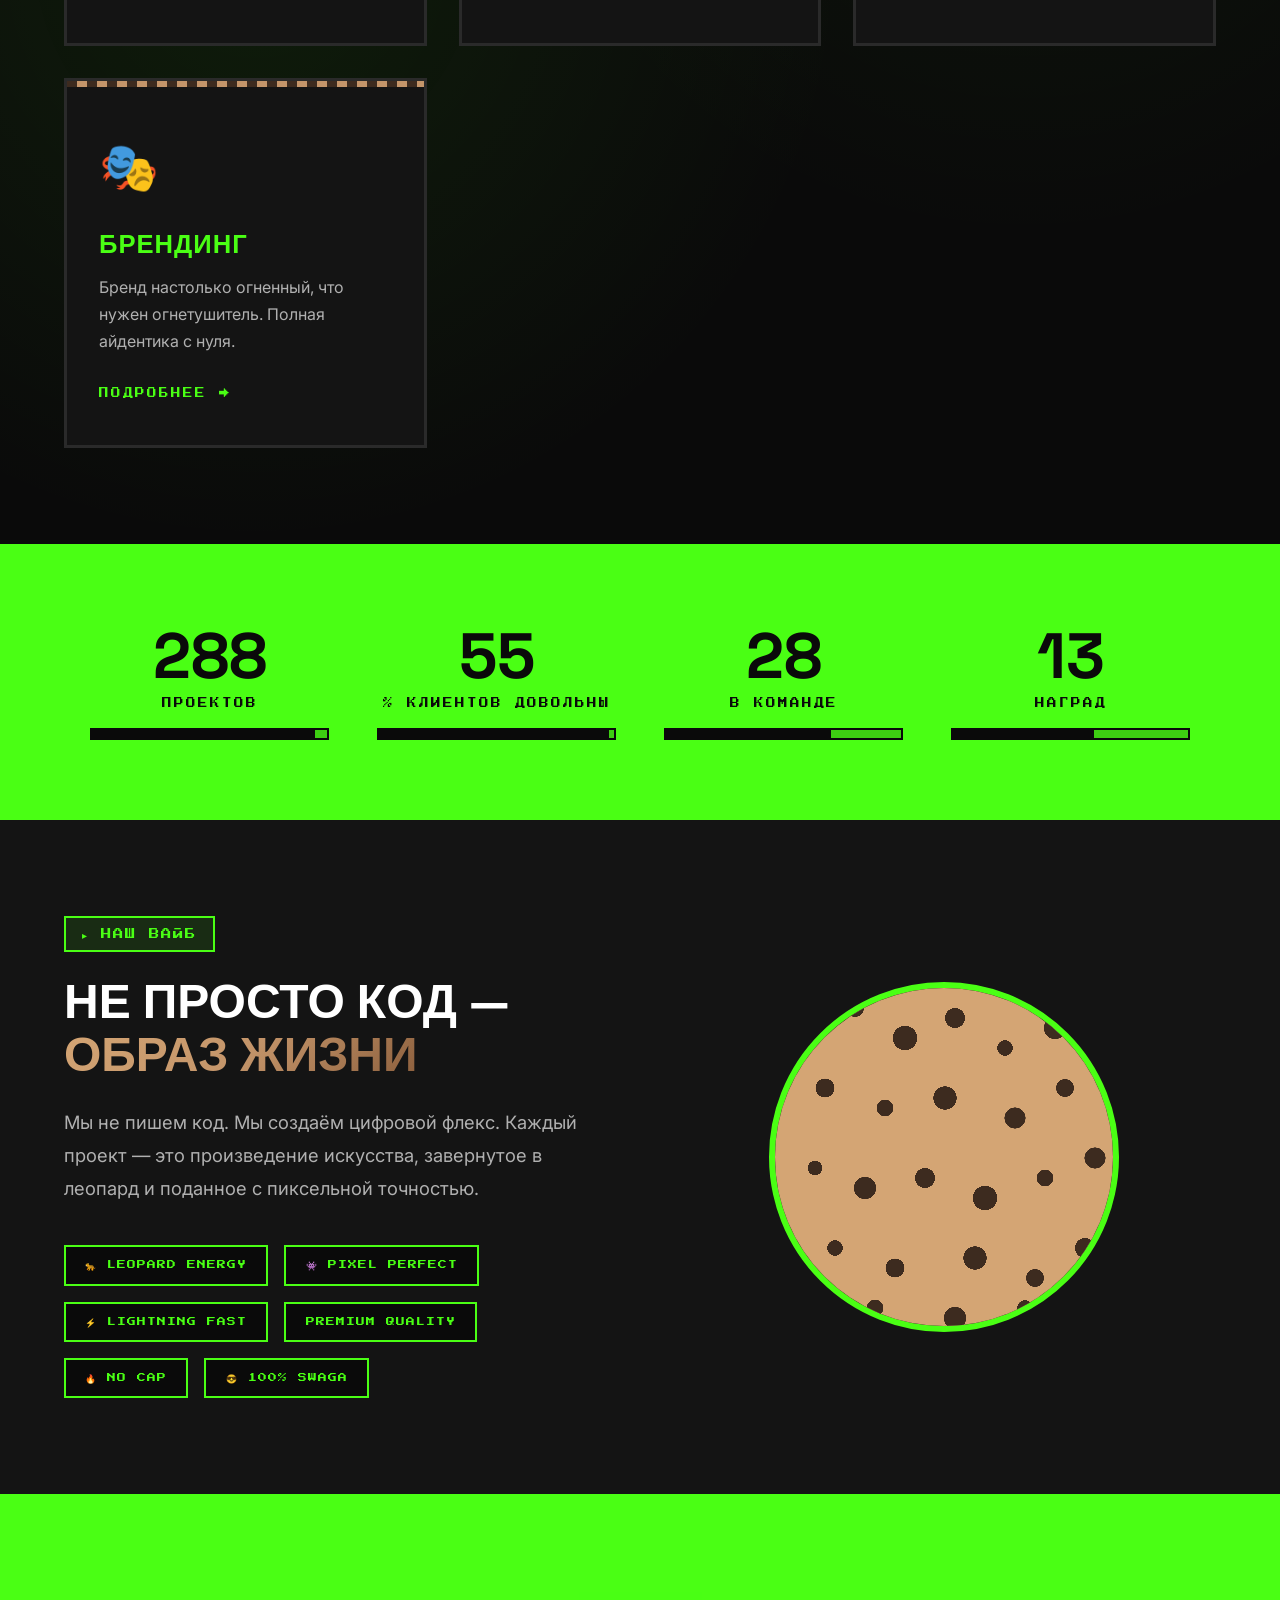
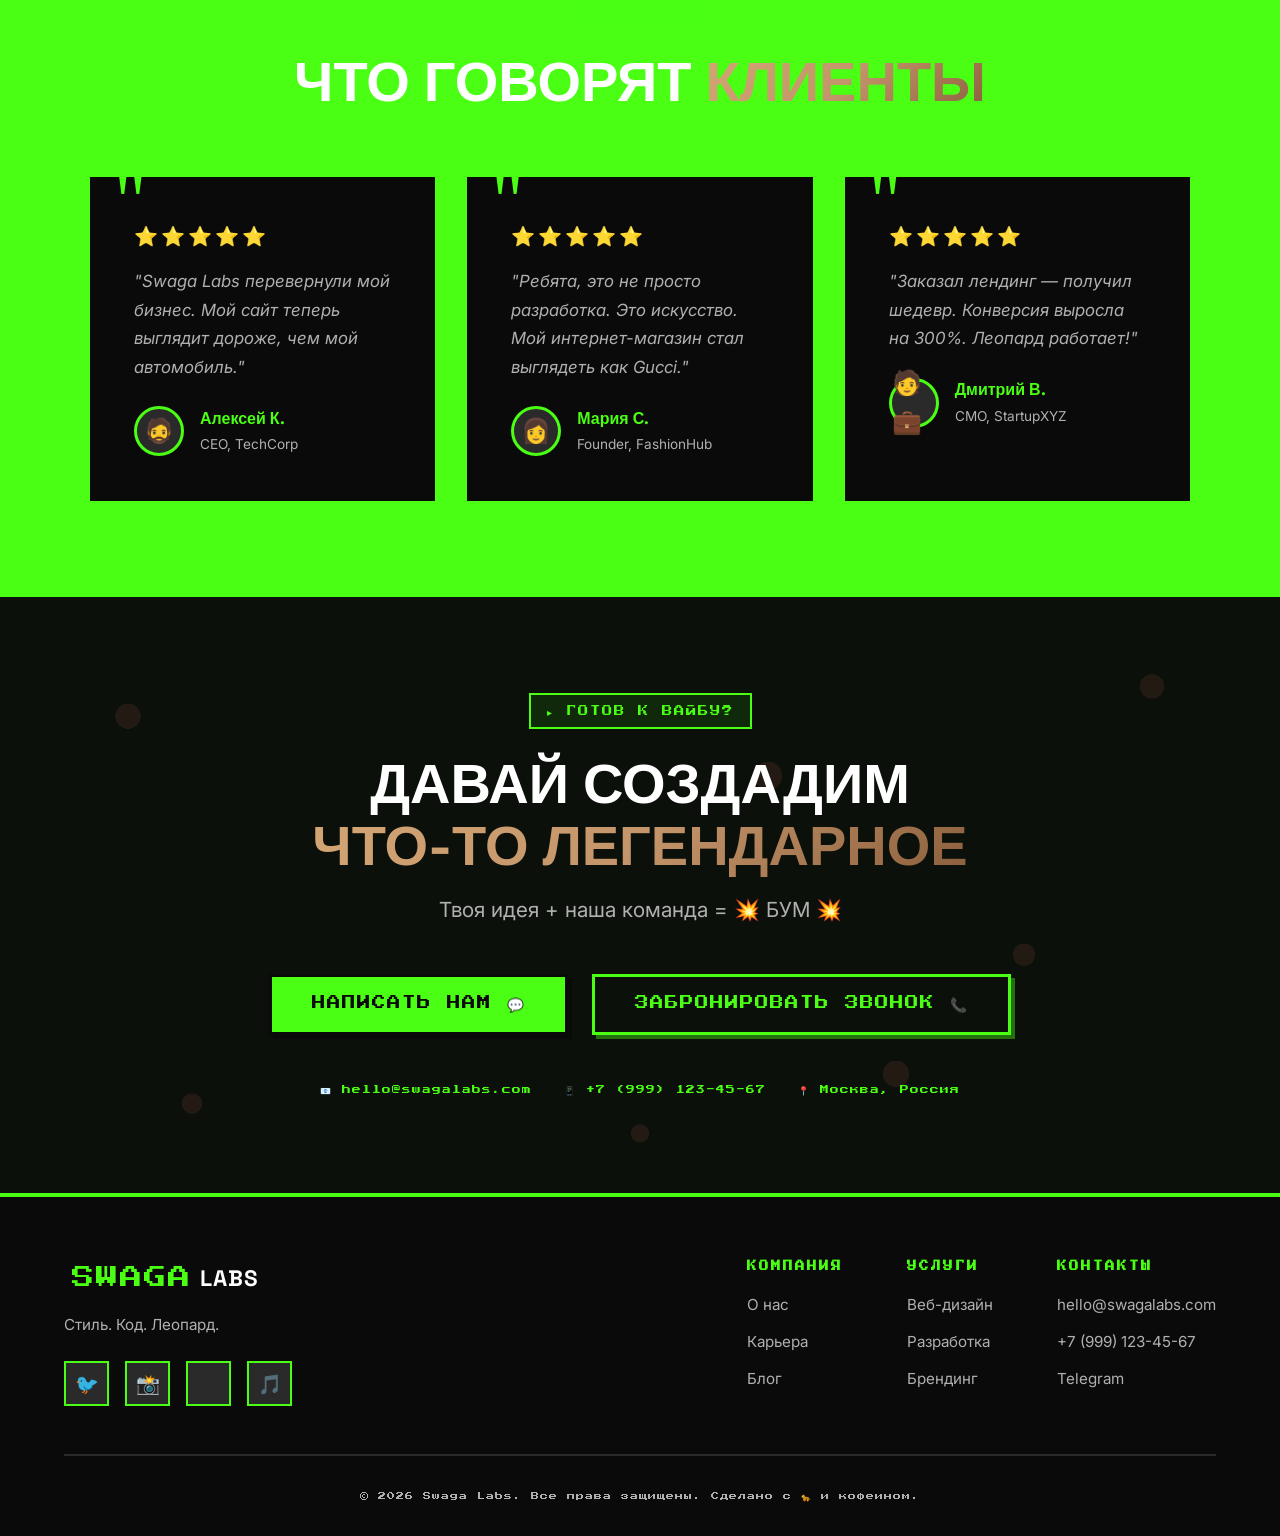
==== commit 62a9bcbc: "Add multi-language support with improved navigation and styling Key features implemented: - New .git" ====
--- a/index.html
+++ b/index.html
@@ -20,12 +20,24 @@
             <span class="logo-labs">LABS</span>
         </div>
         <ul class="nav-links">
-            <li><a href="#home">Главная</a></li>
-            <li><a href="#services">Услуги</a></li>
-            <li><a href="#vibe">Вайб</a></li>
-            <li><a href="#contact">Контакт</a></li>
+            <li><a href="#home" data-i18n="nav_home">Главная</a></li>
+            <li><a href="#services" data-i18n="nav_services">Услуги</a></li>
+            <li><a href="#vibe" data-i18n="nav_vibe">Вайб</a></li>
+            <li><a href="#contact" data-i18n="nav_contact">Контакт</a></li>
         </ul>
-        <button class="btn-main">ЗАКАЗАТЬ 🔥</button>
+        <div class="lang-switcher">
+            <button class="lang-btn" id="langToggle">
+                <span class="lang-icon">🌐</span>
+                <span class="lang-current">RU</span>
+            </button>
+            <div class="lang-dropdown" id="langDropdown">
+                <button data-lang="ru">🇷🇺 RU</button>
+                <button data-lang="en">🇬🇧 EN</button>
+                <button data-lang="lt">🇱🇹 LT</button>
+                <button data-lang="ua">🇺🇦 UA</button>
+            </div>
+        </div>
+        <button class="btn-main" data-i18n="btn_order">ЗАКАЗАТЬ 🔥</button>
         <div class="hamburger" id="hamburger">
             <span></span>
             <span></span>
@@ -41,17 +53,17 @@
                 <span class="pixel-text"> EST. 2026</span>
             </div>
             <h1 class="hero-title">
-                <span class="title-line">МЫ ДЕЛАЕМ</span>
-                <span class="title-line highlight">DIGITAL SWAG</span>
-                <span class="title-line">БЕЗ КОМПРОМИССОВ</span>
+                <span class="title-line" data-i18n="hero_title_1">МЫ ДЕЛАЕМ</span>
+                <span class="title-line highlight" data-i18n="hero_title_2">DIGITAL SWAG</span>
+                <span class="title-line" data-i18n="hero_title_3">БЕЗ КОМПРОМИССОВ</span>
             </h1>
             <p class="hero-subtitle">
-                Леопардовый принт в коде. Пиксельная точность в дизайне.
-                <br>Твоя идея + наш стиль = 🔥🔥
+                <span data-i18n="hero_subtitle_1">Леопардовый принт в коде. Пиксельная точность в дизайне.</span>
+                <br><span data-i18n="hero_subtitle_2">Твоя идея + наш стиль = 🔥🔥</span>
             </p>
             <div class="hero-buttons">
-                <button class="btn-main large">НАЧАТЬ ПРОЕКТ 💎</button>
-                <button class="btn-outline large">СМОТРЕТЬ РАБОТЫ 👀</button>
+                <button class="btn-main large" data-i18n="hero_btn_1">НАЧАТЬ ПРОЕКТ 💎</button>
+                <button class="btn-outline large" data-i18n="hero_btn_2">СМОТРЕТЬ РАБОТЫ 👀</button>
             </div>
         </div>
 
@@ -85,41 +97,41 @@
     <!-- Services Section -->
     <section id="services" class="services">
         <div class="section-title">
-            <span class="pixel-label">▸ ЧТО МЫ ДЕЛАЕМ</span>
-            <h2>НАШИ <span class="text-leopard">УСЛУГИ</span></h2>
+            <span class="pixel-label" data-i18n="services_label">▸ ЧТО МЫ ДЕЛАЕМ</span>
+            <h2><span data-i18n="services_title_1">НАШИ</span> <span class="text-leopard" data-i18n="services_title_2">УСЛУГИ</span></h2>
         </div>
 
         <div class="services-grid">
             <div class="service-card" data-delay="0">
                 <div class="card-leopard-border"></div>
                 <div class="card-icon">🎨</div>
-                <h3>WEB ДИЗАЙН</h3>
-                <p>Дизайн, от которого конкуренты плачут в подушку. Каждый пиксель на своём месте.</p>
-                <a href="#" class="card-link">ПОДРОБНЕЕ →</a>
+                <h3 data-i18n="service_1_title">WEB ДИЗАЙН</h3>
+                <p data-i18n="service_1_desc">Дизайн, от которого конкуренты плачут в подушку. Каждый пиксель на своём месте.</p>
+                <a href="#" class="card-link" data-i18n="card_link">ПОДРОБНЕЕ →</a>
             </div>
 
             <div class="service-card" data-delay="100">
                 <div class="card-leopard-border"></div>
                 <div class="card-icon">💻</div>
-                <h3>РАЗРАБОТКА</h3>
-                <p>Чистый код, бешеная скорость. Мы строим не сайты — мы строим империи.</p>
-                <a href="#" class="card-link">ПОДРОБНЕЕ →</a>
+                <h3 data-i18n="service_2_title">РАЗРАБОТКА</h3>
+                <p data-i18n="service_2_desc">Чистый код, бешеная скорость. Мы строим не сайты — мы строим империи.</p>
+                <a href="#" class="card-link" data-i18n="card_link">ПОДРОБНЕЕ →</a>
             </div>
 
             <div class="service-card" data-delay="200">
                 <div class="card-leopard-border"></div>
                 <div class="card-icon">📱</div>
-                <h3>МОБИЛЬНЫЕ ПРИЛОЖЕНИЯ</h3>
-                <p>iOS и Android приложения, которые пользователи не удалят даже случайно.</p>
-                <a href="#" class="card-link">ПОДРОБНЕЕ →</a>
+                <h3 data-i18n="service_3_title">МОБИЛЬНЫЕ ПРИЛОЖЕНИЯ</h3>
+                <p data-i18n="service_3_desc">iOS и Android приложения, которые пользователи не удалят даже случайно.</p>
+                <a href="#" class="card-link" data-i18n="card_link">ПОДРОБНЕЕ →</a>
             </div>
 
             <div class="service-card" data-delay="300">
                 <div class="card-leopard-border"></div>
                 <div class="card-icon">🎭</div>
-                <h3>БРЕНДИНГ</h3>
-                <p>Бренд настолько огненный, что нужен огнетушитель. Полная айдентика с нуля.</p>
-                <a href="#" class="card-link">ПОДРОБНЕЕ →</a>
+                <h3 data-i18n="service_4_title">БРЕНДИНГ</h3>
+                <p data-i18n="service_4_desc">Бренд настолько огненный, что нужен огнетушитель. Полная айдентика с нуля.</p>
+                <a href="#" class="card-link" data-i18n="card_link">ПОДРОБНЕЕ →</a>
             </div>
         </div>
     </section>
@@ -129,22 +141,22 @@
         <div class="stats-grid">
             <div class="stat-item">
                 <div class="stat-number" data-target="500">0</div>
-                <div class="stat-label">ПРОЕКТОВ</div>
+                <div class="stat-label" data-i18n="stat_1_label">ПРОЕКТОВ</div>
                 <div class="stat-bar"><div class="stat-fill" style="width: 95%"></div></div>
             </div>
             <div class="stat-item">
                 <div class="stat-number" data-target="98">0</div>
-                <div class="stat-label">% КЛИЕНТОВ ДОВОЛЬНЫ</div>
+                <div class="stat-label" data-i18n="stat_2_label">% КЛИЕНТОВ ДОВОЛЬНЫ</div>
                 <div class="stat-bar"><div class="stat-fill" style="width: 98%"></div></div>
             </div>
             <div class="stat-item">
                 <div class="stat-number" data-target="50">0</div>
-                <div class="stat-label">В КОМАНДЕ</div>
+                <div class="stat-label" data-i18n="stat_3_label">В КОМАНДЕ</div>
                 <div class="stat-bar"><div class="stat-fill" style="width: 70%"></div></div>
             </div>
             <div class="stat-item">
                 <div class="stat-number" data-target="24">0</div>
-                <div class="stat-label">НАГРАД</div>
+                <div class="stat-label" data-i18n="stat_4_label">НАГРАД</div>
                 <div class="stat-bar"><div class="stat-fill" style="width: 60%"></div></div>
             </div>
         </div>
@@ -153,20 +165,20 @@
     <!-- Vibe Section -->
     <section id="vibe" class="vibe-section">
         <div class="vibe-content">
-            <span class="pixel-label">▸ НАШ ВАЙБ</span>
-            <h2>НЕ ПРОСТО КОД — <br><span class="text-leopard">ОБРАЗ ЖИЗНИ</span></h2>
-            <p class="vibe-text">
+            <span class="pixel-label" data-i18n="vibe_label">▸ НАШ ВАЙБ</span>
+            <h2><span data-i18n="vibe_title_1">НЕ ПРОСТО КОД —</span> <br><span class="text-leopard" data-i18n="vibe_title_2">ОБРАЗ ЖИЗНИ</span></h2>
+            <p class="vibe-text" data-i18n="vibe_text">
                 Мы не пишем код. Мы создаём цифровой флекс.
                 Каждый проект — это произведение искусства,
                 завернутое в леопард и поданное с пиксельной точностью.
             </p>
             <div class="vibe-tags">
-                <span class="vibe-tag">🐆 LEOPARD ENERGY</span>
-                <span class="vibe-tag">👾 PIXEL PERFECT</span>
-                <span class="vibe-tag">⚡ LIGHTNING FAST</span>
-                <span class="vibe-tag"> PREMIUM QUALITY</span>
-                <span class="vibe-tag">🔥 NO CAP</span>
-                <span class="vibe-tag">😎 100% SWAGA</span>
+                <span class="vibe-tag" data-i18n="vibe_tag_1">🐆 LEOPARD ENERGY</span>
+                <span class="vibe-tag" data-i18n="vibe_tag_2">👾 PIXEL PERFECT</span>
+                <span class="vibe-tag" data-i18n="vibe_tag_3">⚡ LIGHTNING FAST</span>
+                <span class="vibe-tag" data-i18n="vibe_tag_4"> PREMIUM QUALITY</span>
+                <span class="vibe-tag" data-i18n="vibe_tag_5">🔥 NO CAP</span>
+                <span class="vibe-tag" data-i18n="vibe_tag_6">😎 100% SWAGA</span>
             </div>
         </div>
         <div class="vibe-visual">
@@ -180,40 +192,40 @@
     <!-- Testimonials -->
     <section class="testimonials">
         <div class="section-title">
-            <span class="pixel-label">▸ ОТЗЫВЫ</span>
-            <h2>ЧТО ГОВОРЯТ <span class="text-leopard">КЛИЕНТЫ</span></h2>
+            <span class="pixel-label" data-i18n="testimonials_label">▸ ОТЗЫВЫ</span>
+            <h2><span data-i18n="testimonials_title_1">ЧТО ГОВОРЯТ</span> <span class="text-leopard" data-i18n="testimonials_title_2">КЛИЕНТЫ</span></h2>
         </div>
         <div class="testimonials-grid">
             <div class="testimonial-card">
                 <div class="testimonial-stars">⭐⭐⭐⭐⭐</div>
-                <p>"Swaga Labs перевернули мой бизнес. Мой сайт теперь выглядит дороже, чем мой автомобиль."</p>
+                <p data-i18n="testimonial_1">"Swaga Labs перевернули мой бизнес. Мой сайт теперь выглядит дороже, чем мой автомобиль."</p>
                 <div class="testimonial-author">
                     <div class="author-avatar">🧔</div>
                     <div>
                         <strong>Алексей К.</strong>
-                        <span>CEO, TechCorp</span>
+                        <span data-i18n="testimonial_1_role">CEO, TechCorp</span>
                     </div>
                 </div>
             </div>
             <div class="testimonial-card">
                 <div class="testimonial-stars">⭐⭐⭐⭐⭐</div>
-                <p>"Ребята, это не просто разработка. Это искусство. Мой интернет-магазин стал выглядеть как Gucci."</p>
+                <p data-i18n="testimonial_2">"Ребята, это не просто разработка. Это искусство. Мой интернет-магазин стал выглядеть как Gucci."</p>
                 <div class="testimonial-author">
                     <div class="author-avatar">👩</div>
                     <div>
                         <strong>Мария С.</strong>
-                        <span>Founder, FashionHub</span>
+                        <span data-i18n="testimonial_2_role">Founder, FashionHub</span>
                     </div>
                 </div>
             </div>
             <div class="testimonial-card">
                 <div class="testimonial-stars">⭐⭐⭐⭐⭐</div>
-                <p>"Заказал лендинг — получил шедевр. Конверсия выросла на 300%. Леопард работает!"</p>
+                <p data-i18n="testimonial_3">"Заказал лендинг — получил шедевр. Конверсия выросла на 300%. Леопард работает!"</p>
                 <div class="testimonial-author">
                     <div class="author-avatar">🧑💼</div>
                     <div>
                         <strong>Дмитрий В.</strong>
-                        <span>CMO, StartupXYZ</span>
+                        <span data-i18n="testimonial_3_role">CMO, StartupXYZ</span>
                     </div>
                 </div>
             </div>
@@ -224,17 +236,17 @@
     <section id="contact" class="cta-section">
         <div class="cta-leopard-bg"></div>
         <div class="cta-content">
-            <span class="pixel-label">▸ ГОТОВ К ВАЙБУ?</span>
-            <h2>ДАВАЙ СОЗДАДИМ <br><span class="text-leopard">ЧТО-ТО ЛЕГЕНДАРНОЕ</span></h2>
-            <p>Твоя идея + наша команда = 💥 БУМ 💥</p>
+            <span class="pixel-label" data-i18n="cta_label">▸ ГОТОВ К ВАЙБУ?</span>
+            <h2><span data-i18n="cta_title_1">ДАВАЙ СОЗДАДИМ</span> <br><span class="text-leopard" data-i18n="cta_title_2">ЧТО-ТО ЛЕГЕНДАРНОЕ</span></h2>
+            <p data-i18n="cta_subtitle">Твоя идея + наша команда = 💥 БУМ 💥</p>
             <div class="cta-buttons">
-                <button class="btn-main large">НАПИСАТЬ НАМ 💬</button>
-                <button class="btn-outline large">ЗАБРОНИРОВАТЬ ЗВОНОК 📞</button>
+                <button class="btn-main large" data-i18n="cta_btn_1">НАПИСАТЬ НАМ 💬</button>
+                <button class="btn-outline large" data-i18n="cta_btn_2">ЗАБРОНИРОВАТЬ ЗВОНОК 📞</button>
             </div>
             <div class="cta-contacts">
                 <span>📧 hello@swagalabs.com</span>
                 <span>📱 +7 (999) 123-45-67</span>
-                <span>📍 Москва, Россия</span>
+                <span data-i18n="cta_location">📍 Москва, Россия</span>
             </div>
         </div>
     </section>
@@ -248,7 +260,7 @@
                     <span class="logo-text">SWAGA</span>
                     <span class="logo-labs">LABS</span>
                 </div>
-                <p>Стиль. Код. Леопард.</p>
+                <p data-i18n="footer_tagline">Стиль. Код. Леопард.</p>
                 <div class="social-links">
                     <a href="#" class="social-link">🐦</a>
                     <a href="#" class="social-link">📸</a>
@@ -258,27 +270,27 @@
             </div>
             <div class="footer-nav">
                 <div class="footer-col">
-                    <h4>КОМПАНИЯ</h4>
-                    <a href="#">О нас</a>
-                    <a href="#">Карьера</a>
-                    <a href="#">Блог</a>
+                    <h4 data-i18n="footer_company">КОМПАНИЯ</h4>
+                    <a href="#" data-i18n="footer_about">О нас</a>
+                    <a href="#" data-i18n="footer_careers">Карьера</a>
+                    <a href="#" data-i18n="footer_blog">Блог</a>
                 </div>
                 <div class="footer-col">
-                    <h4>УСЛУГИ</h4>
-                    <a href="#">Веб-дизайн</a>
-                    <a href="#">Разработка</a>
-                    <a href="#">Брендинг</a>
+                    <h4 data-i18n="footer_services">УСЛУГИ</h4>
+                    <a href="#" data-i18n="footer_web_design">Веб-дизайн</a>
+                    <a href="#" data-i18n="footer_development">Разработка</a>
+                    <a href="#" data-i18n="footer_branding">Брендинг</a>
                 </div>
                 <div class="footer-col">
-                    <h4>КОНТАКТЫ</h4>
+                    <h4 data-i18n="footer_contacts">КОНТАКТЫ</h4>
                     <a href="#">hello@swagalabs.com</a>
                     <a href="#">+7 (999) 123-45-67</a>
-                    <a href="#">Telegram</a>
+                    <a href="#" data-i18n="footer_telegram">Telegram</a>
                 </div>
             </div>
         </div>
         <div class="footer-bottom">
-            <p>© 2026 Swaga Labs. Все права защищены. Сделано с 🐆 и кофеином.</p>
+            <p data-i18n="footer_copyright">© 2026 Swaga Labs. Все права защищены. Сделано с 🐆 и кофеином.</p>
         </div>
     </footer>
 
--- a/style.css
+++ b/style.css
@@ -1211,4 +1211,100 @@
     .float-element {
         font-size: 2rem;
     }
+}
+
+/* ============================================
+   LANGUAGE SWITCHER STYLES
+   ============================================ */
+
+.lang-switcher {
+    position: relative;
+    margin-right: 1.5rem;
+}
+
+.lang-btn {
+    font-family: var(--pixel-font);
+    font-size: 0.6rem;
+    padding: 0.5rem 1rem;
+    background: rgba(74, 255, 20, 0.1);
+    color: var(--green);
+    border: 2px solid var(--green);
+    cursor: pointer;
+    transition: all 0.3s ease;
+    display: flex;
+    align-items: center;
+    gap: 0.5rem;
+    text-transform: uppercase;
+    letter-spacing: 1px;
+}
+
+.lang-btn:hover {
+    background: var(--green);
+    color: var(--black);
+}
+
+.lang-icon {
+    font-size: 1rem;
+}
+
+.lang-dropdown {
+    position: absolute;
+    top: 100%;
+    right: 0;
+    background: var(--black);
+    border: 2px solid var(--green);
+    min-width: 140px;
+    opacity: 0;
+    visibility: hidden;
+    transform: translateY(-10px);
+    transition: all 0.3s ease;
+    z-index: 1001;
+    margin-top: 0.5rem;
+}
+
+.lang-dropdown.active {
+    opacity: 1;
+    visibility: visible;
+    transform: translateY(0);
+}
+
+.lang-dropdown button {
+    display: block;
+    width: 100%;
+    padding: 0.8rem 1rem;
+    background: transparent;
+    border: none;
+    color: var(--gray);
+    font-family: var(--pixel-font);
+    font-size: 0.55rem;
+    text-align: left;
+    cursor: pointer;
+    transition: all 0.2s ease;
+    text-transform: uppercase;
+    letter-spacing: 1px;
+}
+
+.lang-dropdown button:hover {
+    background: var(--green);
+    color: var(--black);
+}
+
+.lang-dropdown button:not(:last-child) {
+    border-bottom: 1px solid rgba(74, 255, 20, 0.2);
+}
+
+/* Responsive adjustments for lang switcher */
+@media (max-width: 768px) {
+    .lang-switcher {
+        margin-right: 0.5rem;
+    }
+    
+    .lang-btn {
+        padding: 0.4rem 0.6rem;
+        font-size: 0.5rem;
+    }
+    
+    .lang-current {
+        display: none;
+    }
 }
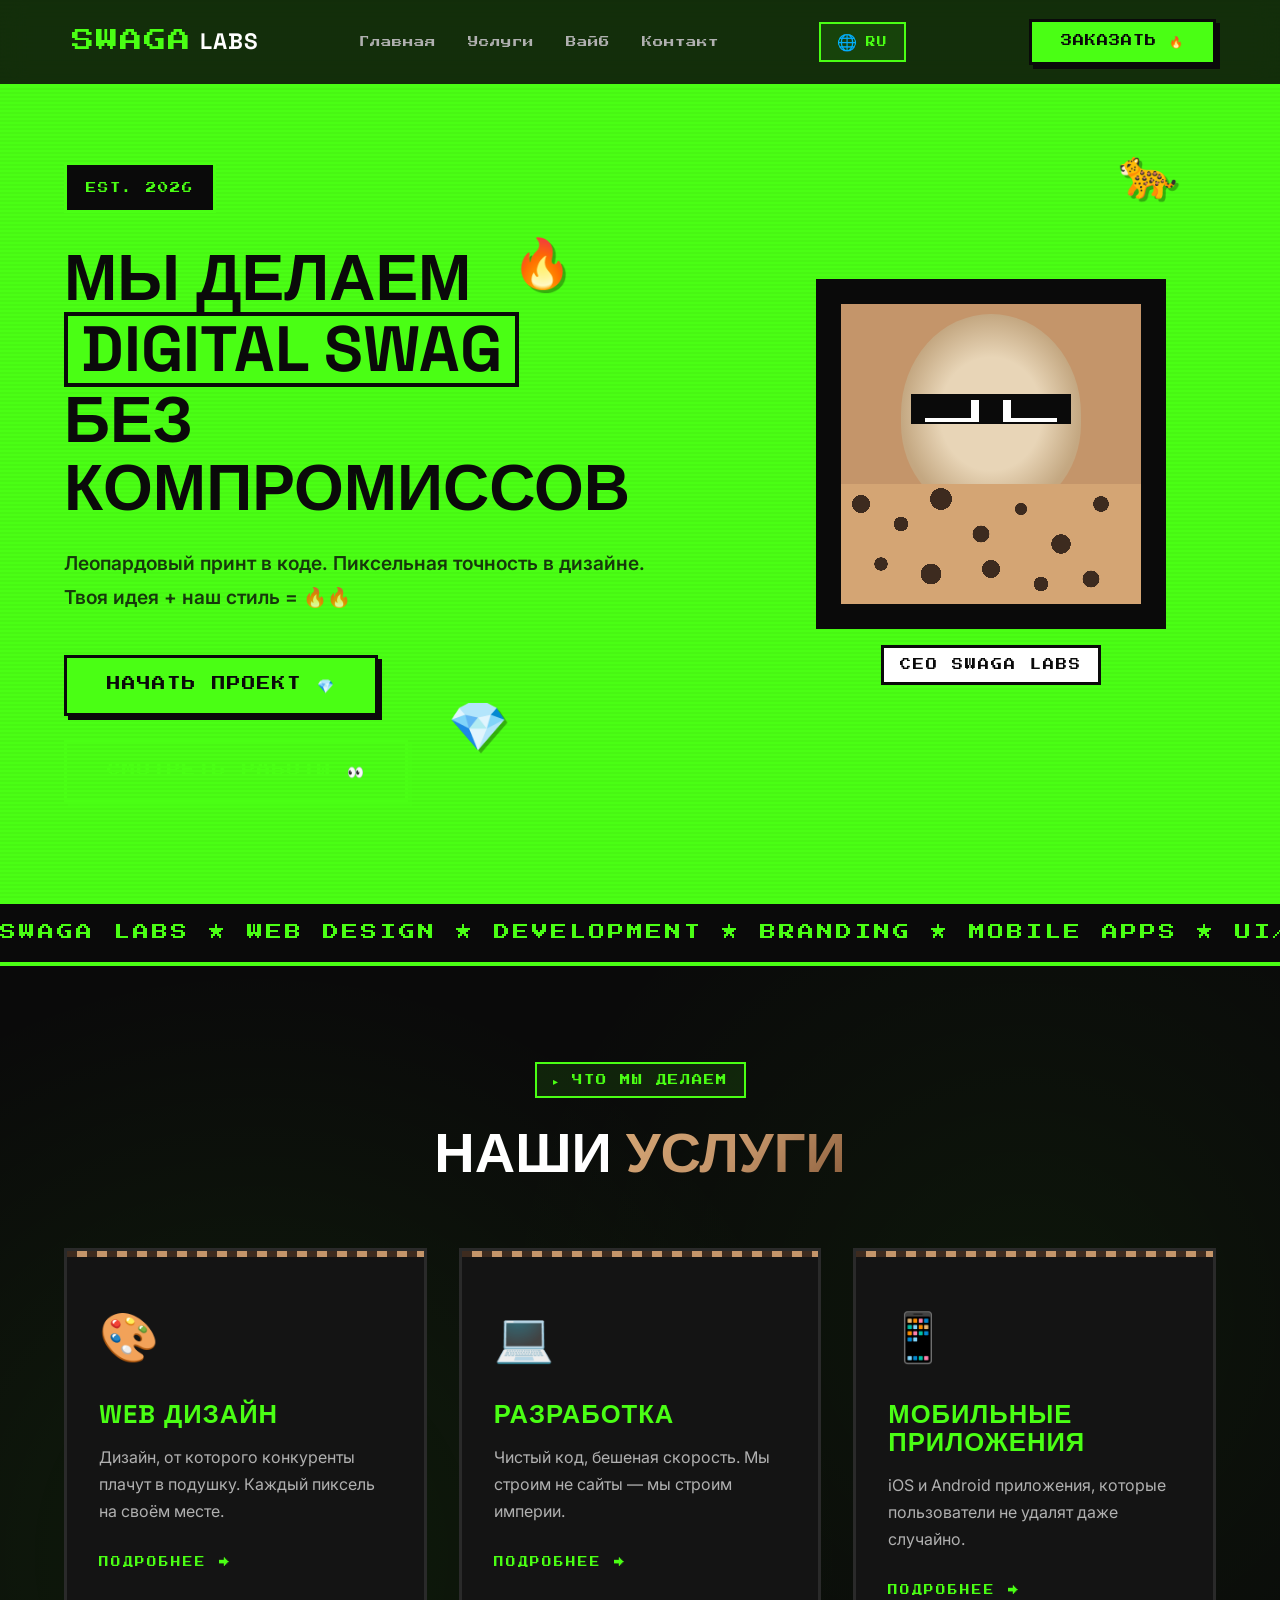
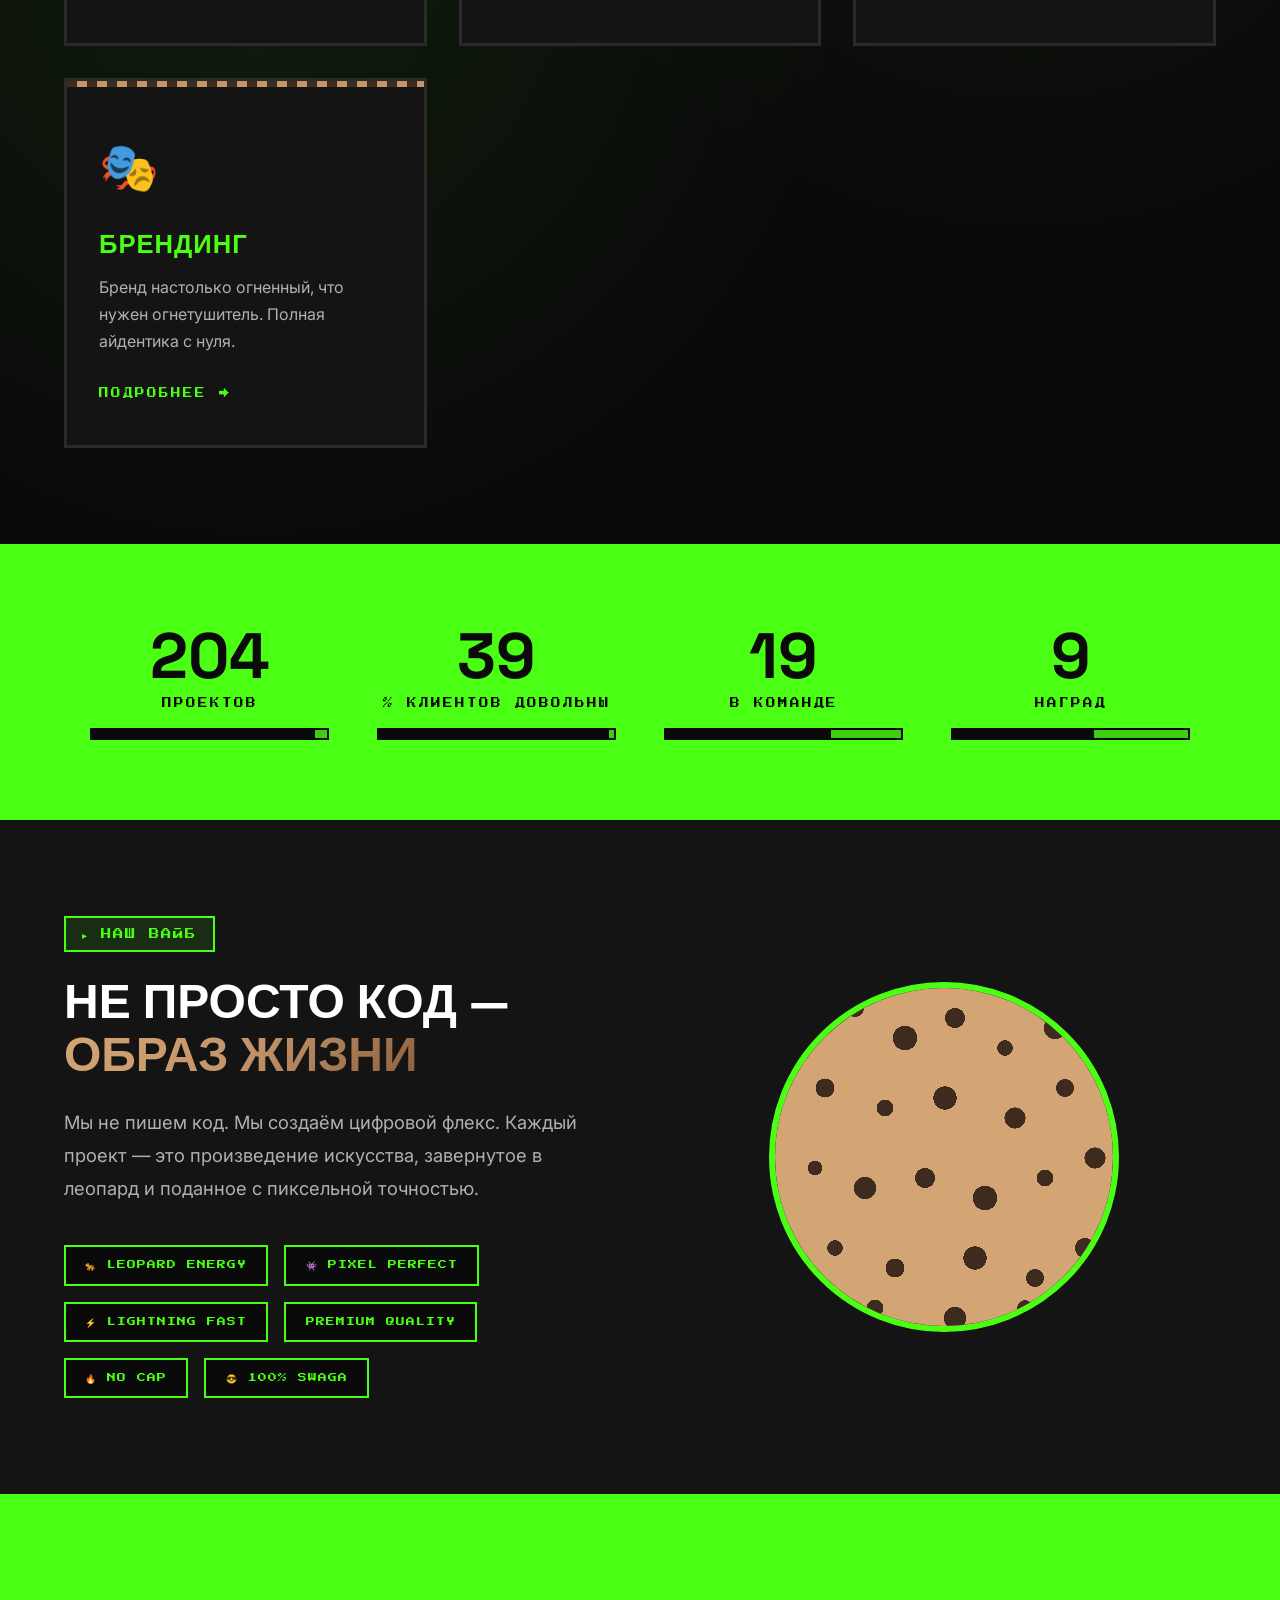
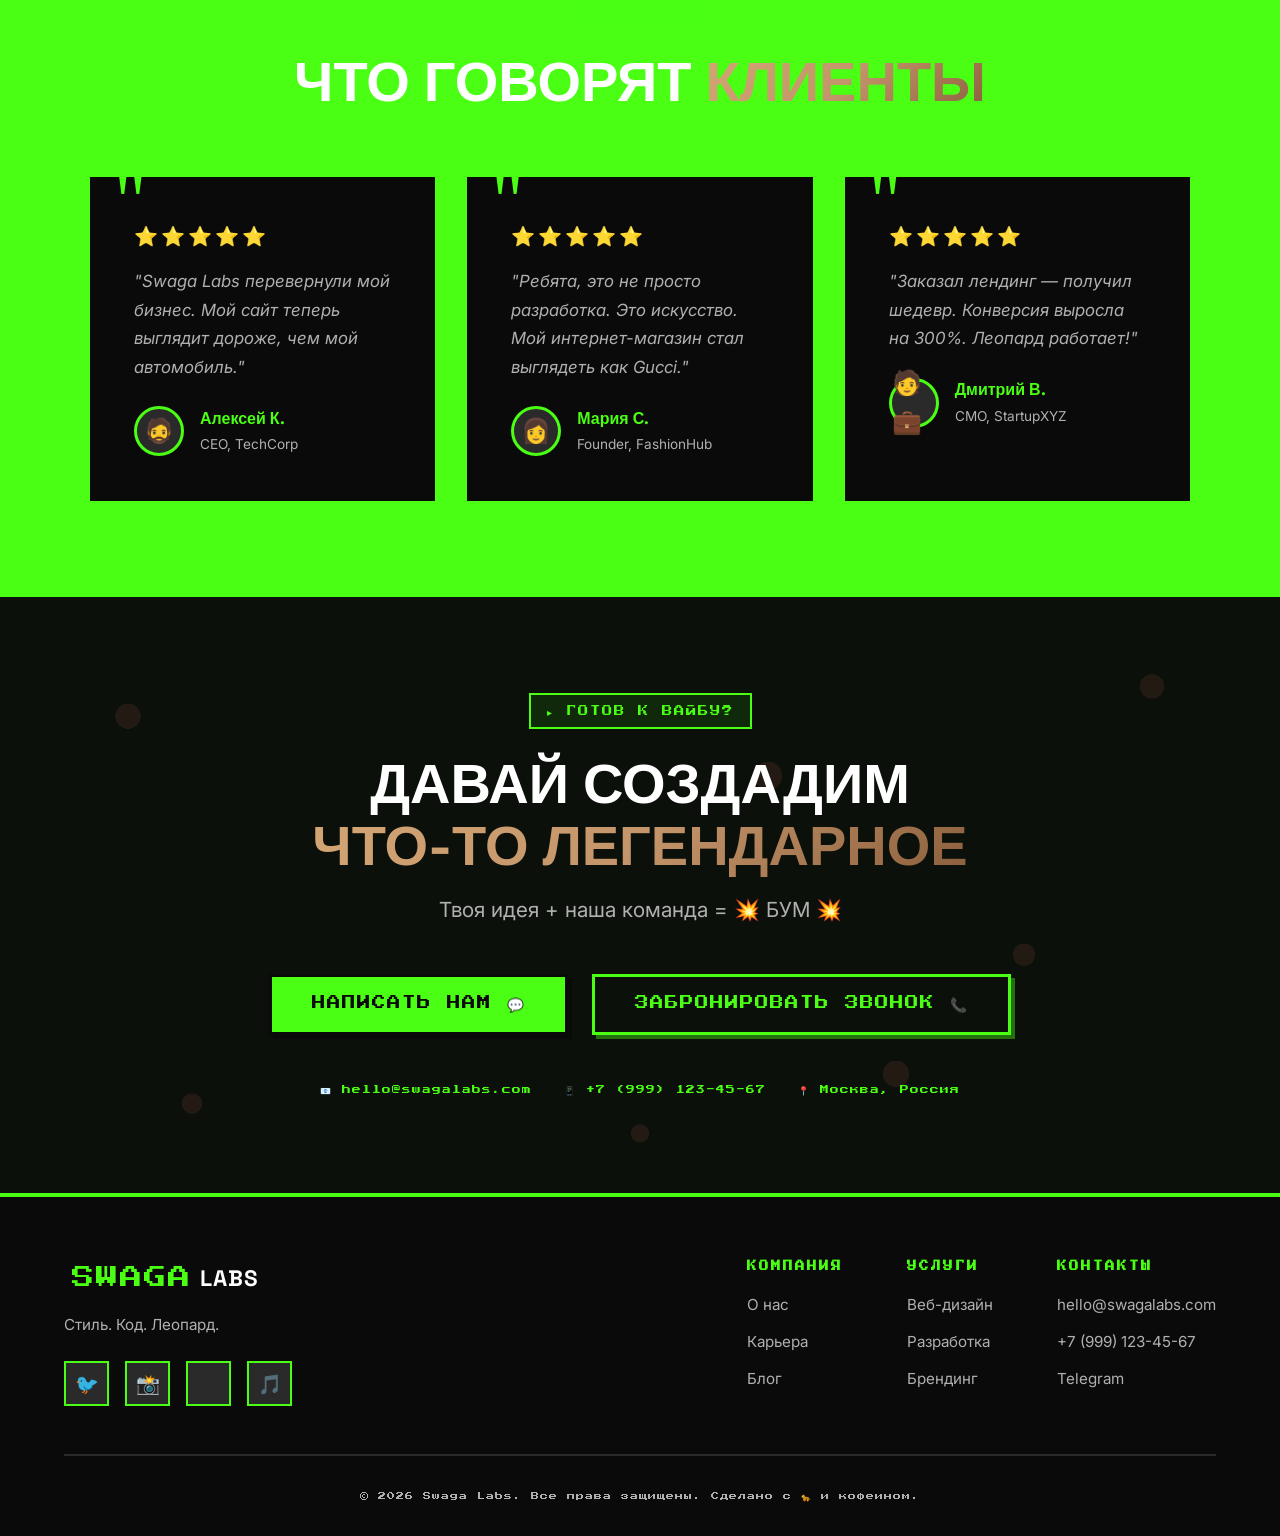
==== commit 96b961bb: "update branch" ====
--- a/index.html
+++ b/index.html
@@ -37,7 +37,7 @@
                 <button data-lang="ua">🇺🇦 UA</button>
             </div>
         </div>
-        <button class="btn-main" data-i18n="btn_order">ЗАКАЗАТЬ 🔥</button>
+        <button class="btn-main" data-i18n="btn_order" data-action="telegram-manager">ЗАКАЗАТЬ 🔥</button>
         <div class="hamburger" id="hamburger">
             <span></span>
             <span></span>
@@ -62,8 +62,8 @@
                 <br><span data-i18n="hero_subtitle_2">Твоя идея + наш стиль = 🔥🔥</span>
             </p>
             <div class="hero-buttons">
-                <button class="btn-main large" data-i18n="hero_btn_1">НАЧАТЬ ПРОЕКТ 💎</button>
-                <button class="btn-outline large" data-i18n="hero_btn_2">СМОТРЕТЬ РАБОТЫ 👀</button>
+                <button class="btn-main large" data-i18n="hero_btn_1" data-action="scroll-contact">НАЧАТЬ ПРОЕКТ 💎</button>
+                <button class="btn-outline large" data-i18n="hero_btn_2" data-action="scroll-services">СМОТРЕТЬ РАБОТЫ 👀</button>
             </div>
         </div>
 
@@ -107,7 +107,7 @@
                 <div class="card-icon">🎨</div>
                 <h3 data-i18n="service_1_title">WEB ДИЗАЙН</h3>
                 <p data-i18n="service_1_desc">Дизайн, от которого конкуренты плачут в подушку. Каждый пиксель на своём месте.</p>
-                <a href="#" class="card-link" data-i18n="card_link">ПОДРОБНЕЕ →</a>
+                <a href="#services" class="card-link" data-action="scroll-services" data-i18n="card_link">ПОДРОБНЕЕ →</a>
             </div>
 
             <div class="service-card" data-delay="100">
@@ -115,7 +115,7 @@
                 <div class="card-icon">💻</div>
                 <h3 data-i18n="service_2_title">РАЗРАБОТКА</h3>
                 <p data-i18n="service_2_desc">Чистый код, бешеная скорость. Мы строим не сайты — мы строим империи.</p>
-                <a href="#" class="card-link" data-i18n="card_link">ПОДРОБНЕЕ →</a>
+                <a href="#services" class="card-link" data-action="scroll-services" data-i18n="card_link">ПОДРОБНЕЕ →</a>
             </div>
 
             <div class="service-card" data-delay="200">
@@ -123,7 +123,7 @@
                 <div class="card-icon">📱</div>
                 <h3 data-i18n="service_3_title">МОБИЛЬНЫЕ ПРИЛОЖЕНИЯ</h3>
                 <p data-i18n="service_3_desc">iOS и Android приложения, которые пользователи не удалят даже случайно.</p>
-                <a href="#" class="card-link" data-i18n="card_link">ПОДРОБНЕЕ →</a>
+                <a href="#services" class="card-link" data-action="scroll-services" data-i18n="card_link">ПОДРОБНЕЕ →</a>
             </div>
 
             <div class="service-card" data-delay="300">
@@ -131,7 +131,7 @@
                 <div class="card-icon">🎭</div>
                 <h3 data-i18n="service_4_title">БРЕНДИНГ</h3>
                 <p data-i18n="service_4_desc">Бренд настолько огненный, что нужен огнетушитель. Полная айдентика с нуля.</p>
-                <a href="#" class="card-link" data-i18n="card_link">ПОДРОБНЕЕ →</a>
+                <a href="#services" class="card-link" data-action="scroll-services" data-i18n="card_link">ПОДРОБНЕЕ →</a>
             </div>
         </div>
     </section>
@@ -240,8 +240,8 @@
             <h2><span data-i18n="cta_title_1">ДАВАЙ СОЗДАДИМ</span> <br><span class="text-leopard" data-i18n="cta_title_2">ЧТО-ТО ЛЕГЕНДАРНОЕ</span></h2>
             <p data-i18n="cta_subtitle">Твоя идея + наша команда = 💥 БУМ 💥</p>
             <div class="cta-buttons">
-                <button class="btn-main large" data-i18n="cta_btn_1">НАПИСАТЬ НАМ 💬</button>
-                <button class="btn-outline large" data-i18n="cta_btn_2">ЗАБРОНИРОВАТЬ ЗВОНОК 📞</button>
+                <button class="btn-main large" data-i18n="cta_btn_1" data-action="telegram-manager">НАПИСАТЬ НАМ 💬</button>
+                <button class="btn-outline large" data-i18n="cta_btn_2" data-action="book-call">ЗАБРОНИРОВАТЬ ЗВОНОК 📞</button>
             </div>
             <div class="cta-contacts">
                 <span>📧 hello@swagalabs.com</span>
@@ -271,21 +271,21 @@
             <div class="footer-nav">
                 <div class="footer-col">
                     <h4 data-i18n="footer_company">КОМПАНИЯ</h4>
-                    <a href="#" data-i18n="footer_about">О нас</a>
-                    <a href="#" data-i18n="footer_careers">Карьера</a>
-                    <a href="#" data-i18n="footer_blog">Блог</a>
+                    <a href="#home" data-i18n="footer_about">О нас</a>
+                    <a href="#contact" data-i18n="footer_careers">Карьера</a>
+                    <a href="#vibe" data-i18n="footer_blog">Блог</a>
                 </div>
                 <div class="footer-col">
                     <h4 data-i18n="footer_services">УСЛУГИ</h4>
-                    <a href="#" data-i18n="footer_web_design">Веб-дизайн</a>
-                    <a href="#" data-i18n="footer_development">Разработка</a>
-                    <a href="#" data-i18n="footer_branding">Брендинг</a>
+                    <a href="#services" data-i18n="footer_web_design">Веб-дизайн</a>
+                    <a href="#services" data-i18n="footer_development">Разработка</a>
+                    <a href="#services" data-i18n="footer_branding">Брендинг</a>
                 </div>
                 <div class="footer-col">
                     <h4 data-i18n="footer_contacts">КОНТАКТЫ</h4>
-                    <a href="#">hello@swagalabs.com</a>
-                    <a href="#">+7 (999) 123-45-67</a>
-                    <a href="#" data-i18n="footer_telegram">Telegram</a>
+                    <a href="mailto:hello@swagalabs.com">hello@swagalabs.com</a>
+                    <a href="tel:+79991234567">+7 (999) 123-45-67</a>
+                    <a href="#" data-action="telegram-channel" data-i18n="footer_telegram">Telegram</a>
                 </div>
             </div>
         </div>
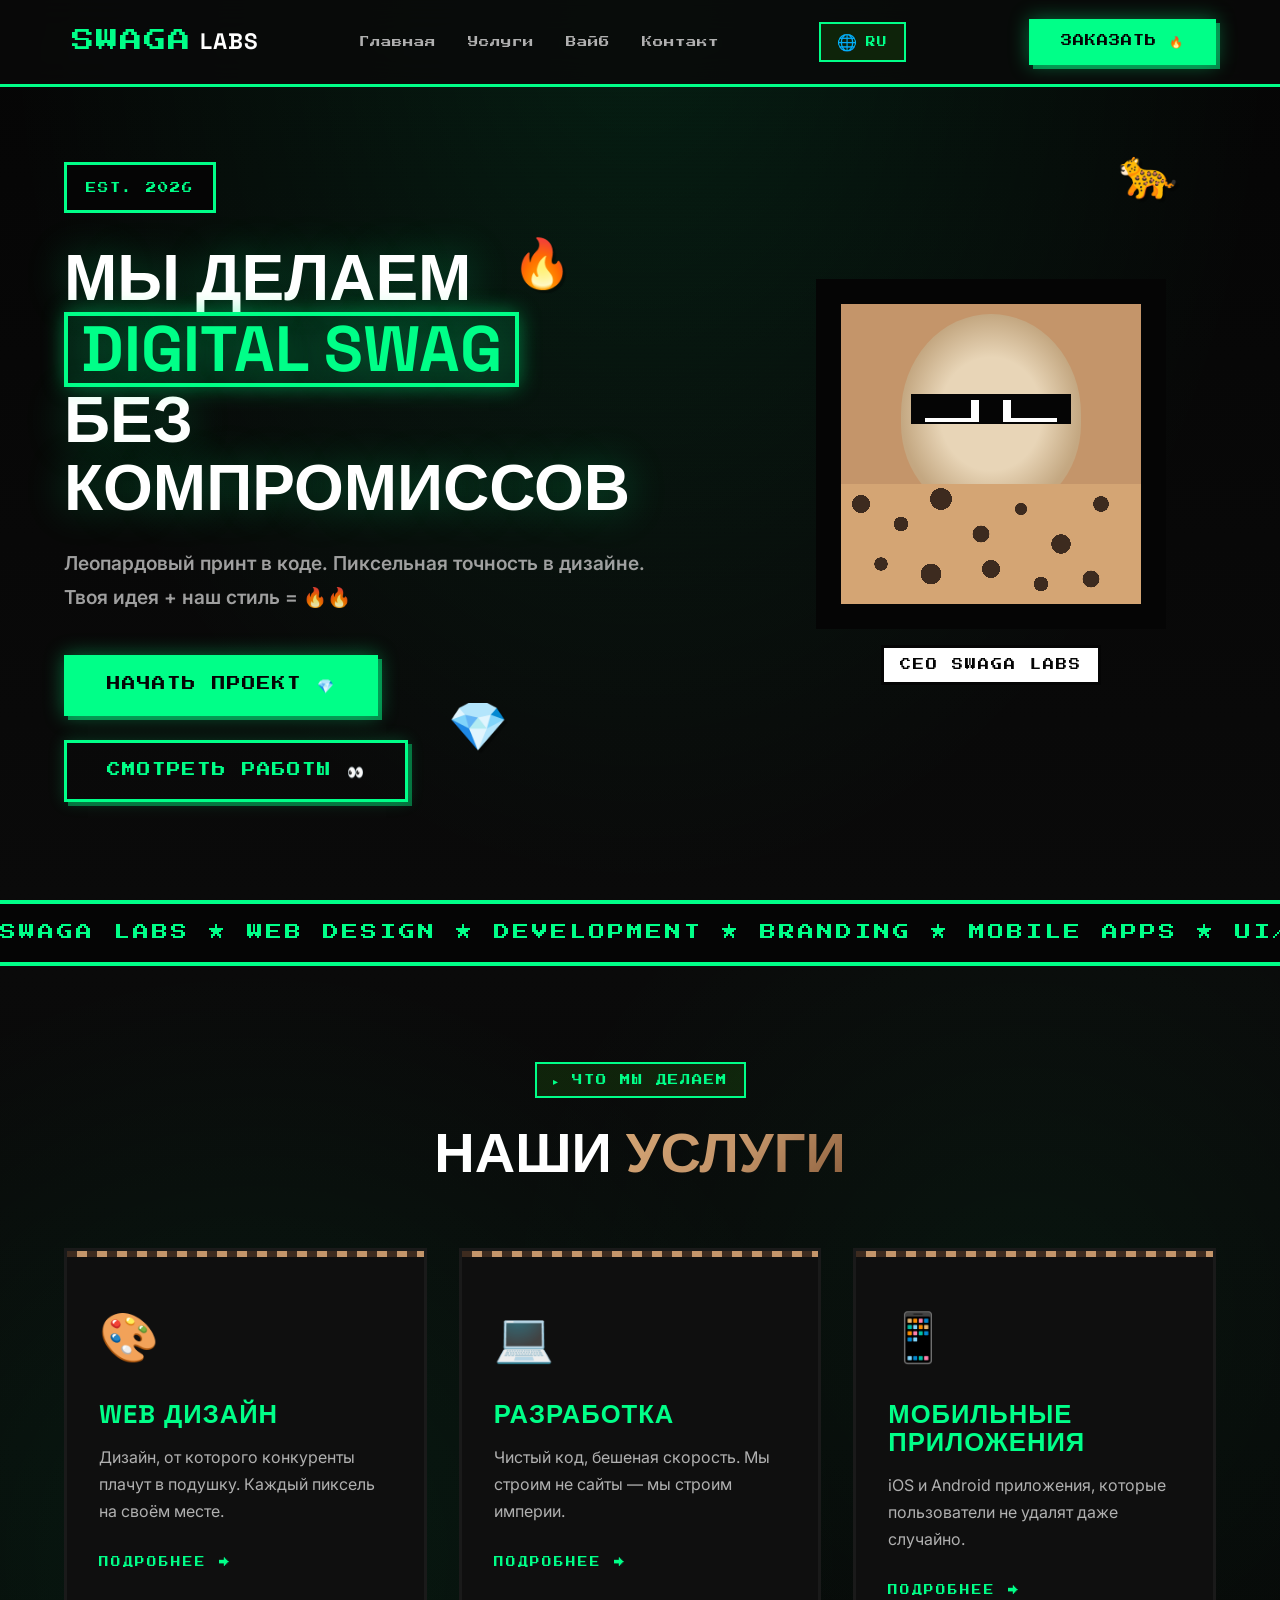
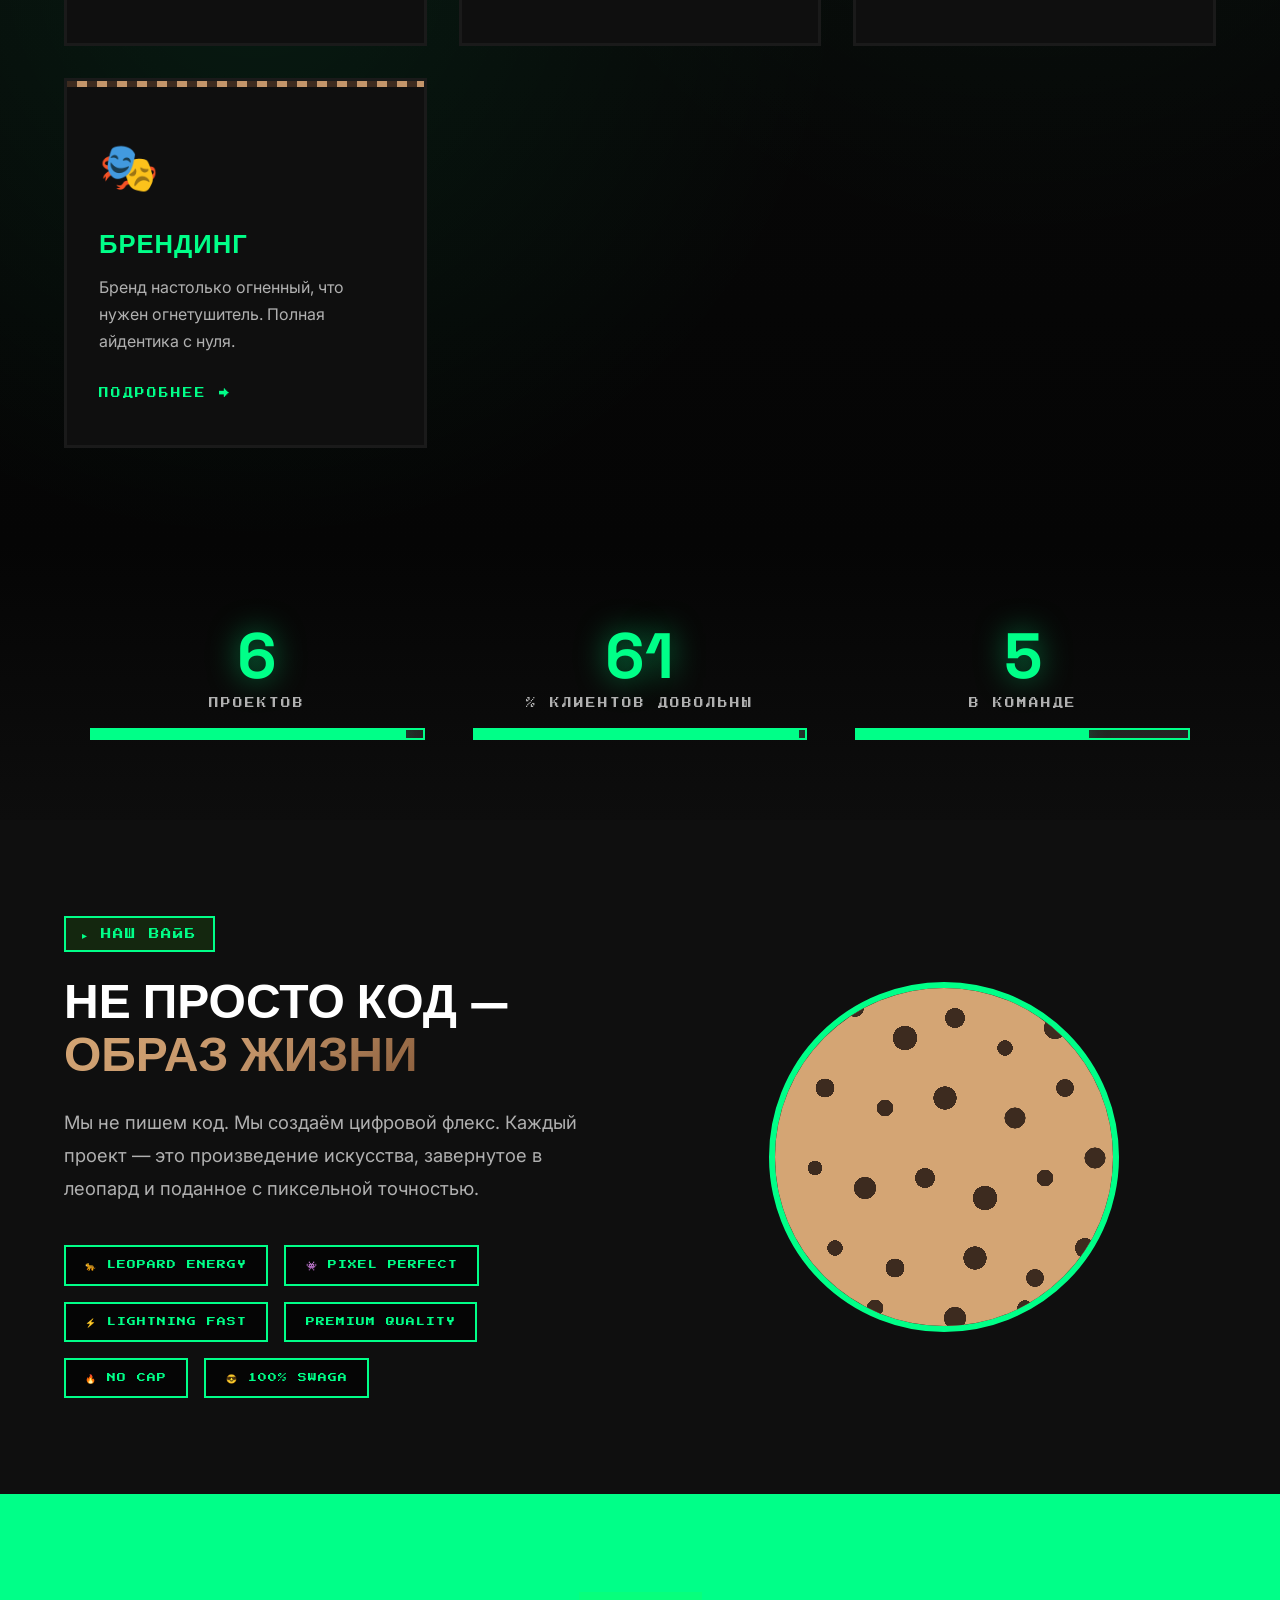
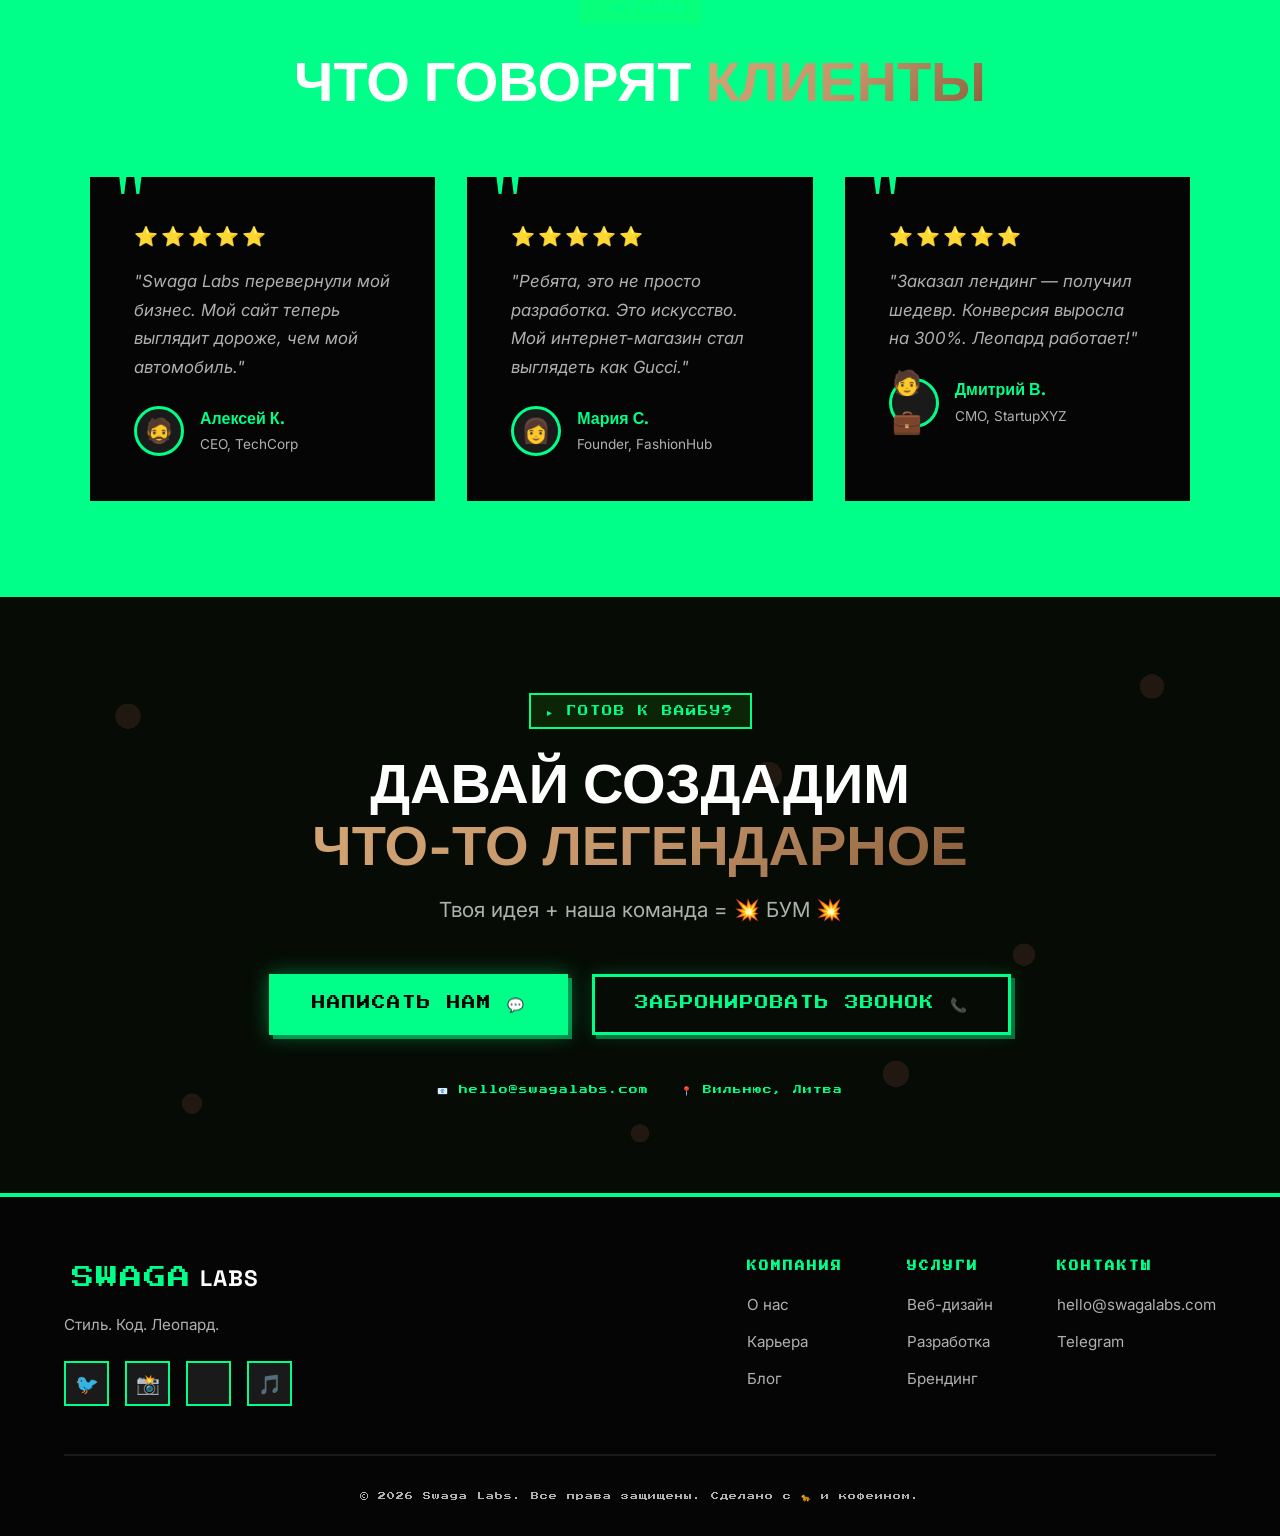
==== commit 8abb3ea3: "Update Swaga Labs website with team and project stats, location change, and visual enhancements Key " ====
--- a/index.html
+++ b/index.html
@@ -140,7 +140,7 @@
     <section class="stats">
         <div class="stats-grid">
             <div class="stat-item">
-                <div class="stat-number" data-target="500">0</div>
+                <div class="stat-number" data-target="10">0</div>
                 <div class="stat-label" data-i18n="stat_1_label">ПРОЕКТОВ</div>
                 <div class="stat-bar"><div class="stat-fill" style="width: 95%"></div></div>
             </div>
@@ -150,14 +150,9 @@
                 <div class="stat-bar"><div class="stat-fill" style="width: 98%"></div></div>
             </div>
             <div class="stat-item">
-                <div class="stat-number" data-target="50">0</div>
+                <div class="stat-number" data-target="9">0</div>
                 <div class="stat-label" data-i18n="stat_3_label">В КОМАНДЕ</div>
                 <div class="stat-bar"><div class="stat-fill" style="width: 70%"></div></div>
-            </div>
-            <div class="stat-item">
-                <div class="stat-number" data-target="24">0</div>
-                <div class="stat-label" data-i18n="stat_4_label">НАГРАД</div>
-                <div class="stat-bar"><div class="stat-fill" style="width: 60%"></div></div>
             </div>
         </div>
     </section>
@@ -245,8 +240,7 @@
             </div>
             <div class="cta-contacts">
                 <span>📧 hello@swagalabs.com</span>
-                <span>📱 +7 (999) 123-45-67</span>
-                <span data-i18n="cta_location">📍 Москва, Россия</span>
+                <span data-i18n="cta_location">📍 Вильнюс, Литва</span>
             </div>
         </div>
     </section>
@@ -284,7 +278,6 @@
                 <div class="footer-col">
                     <h4 data-i18n="footer_contacts">КОНТАКТЫ</h4>
                     <a href="mailto:hello@swagalabs.com">hello@swagalabs.com</a>
-                    <a href="tel:+79991234567">+7 (999) 123-45-67</a>
                     <a href="#" data-action="telegram-channel" data-i18n="footer_telegram">Telegram</a>
                 </div>
             </div>
--- a/style.css
+++ b/style.css
@@ -14,20 +14,23 @@
 
 /* --- CSS Variables --- */
 :root {
-    --green: #4AFF14;
-    --green-dark: #39CC10;
-    --black: #0A0A0A;
+    --green: #00FF88;
+    --green-dark: #00CC6A;
+    --black: #050505;
     --white: #FFFFFF;
     --leopard-1: #C4956A;
     --leopard-2: #8B5E3C;
     --leopard-3: #3D2B1F;
     --leopard-4: #D4A574;
     --gray: #B0B0B0;
-    --gray-dark: #2A2A2A;
-    --card-bg: #141414;
+    --gray-dark: #1A1A1A;
+    --card-bg: #0F0F0F;
     --pixel-font: 'Press Start 2P', monospace;
     --heading-font: 'Space Grotesk', sans-serif;
     --body-font: 'Inter', sans-serif;
+    --accent-purple: #8B5CF6;
+    --accent-pink: #EC4899;
+    --accent-cyan: #06B6D4;
 }
 
 /* --- Base --- */
@@ -37,11 +40,11 @@
 
 body {
     font-family: var(--body-font);
-    background-color: var(--green);
-    color: var(--black);
+    background: linear-gradient(135deg, var(--black) 0%, #0a0a0a 50%, var(--black) 100%);
+    color: var(--white);
     overflow-x: hidden;
     line-height: 1.6;
-    cursor: url('data:image/svg+xml;utf8,<svg xmlns="http://www.w3.org/2000/svg" width="20" height="20"><rect x="2" y="2" width="4" height="4" fill="black"/><rect x="8" y="2" width="4" height="4" fill="black"/><rect x="14" y="2" width="4" height="4" fill="black"/><rect x="2" y="8" width="4" height="4" fill="black"/><rect x="14" y="8" width="4" height="4" fill="black"/><rect x="2" y="14" width="4" height="4" fill="black"/><rect x="8" y="14" width="4" height="4" fill="black"/><rect x="14" y="14" width="4" height="4" fill="black"/></svg>') 10 10, auto;
+    cursor: url('data:image/svg+xml;utf8,<svg xmlns="http://www.w3.org/2000/svg" width="20" height="20"><rect x="2" y="2" width="4" height="4" fill="#00FF88"/><rect x="8" y="2" width="4" height="4" fill="#00FF88"/><rect x="14" y="2" width="4" height="4" fill="#00FF88"/><rect x="2" y="8" width="4" height="4" fill="#00FF88"/><rect x="14" y="8" width="4" height="4" fill="#00FF88"/><rect x="2" y="14" width="4" height="4" fill="#00FF88"/><rect x="8" y="14" width="4" height="4" fill="#00FF88"/><rect x="14" y="14" width="4" height="4" fill="#00FF88"/></svg>') 10 10, auto;
 }
 
 h1, h2, h3, h4, h5, h6 {
@@ -83,10 +86,11 @@
     justify-content: space-between;
     padding: 1.2rem 5%;
     z-index: 1000;
-    background: rgba(10, 10, 10, 0.85);
-    backdrop-filter: blur(12px);
-    -webkit-backdrop-filter: blur(12px);
+    background: rgba(5, 5, 5, 0.95);
+    backdrop-filter: blur(16px);
+    -webkit-backdrop-filter: blur(16px);
     border-bottom: 3px solid var(--green);
+    box-shadow: 0 4px 30px rgba(0, 255, 136, 0.15);
 }
 
 .logo {
@@ -155,44 +159,44 @@
     padding: 0.8rem 1.8rem;
     background: var(--green);
     color: var(--black);
-    border: 3px solid var(--black);
-    cursor: pointer;
-    transition: all 0.2s ease;
-    text-transform: uppercase;
-    letter-spacing: 1px;
-    image-rendering: pixelated;
-    box-shadow: 4px 4px 0 var(--black);
-}
-
-.btn-main:hover {
-    transform: translate(2px, 2px);
-    box-shadow: 2px 2px 0 var(--black);
-    background: var(--white);
-}
-
-.btn-main.large {
-    font-size: 0.85rem;
-    padding: 1.2rem 2.5rem;
-}
-
-.btn-outline {
-    font-family: var(--pixel-font);
-    font-size: 0.7rem;
-    padding: 0.8rem 1.8rem;
-    background: transparent;
-    color: var(--green);
     border: 3px solid var(--green);
     cursor: pointer;
     transition: all 0.2s ease;
     text-transform: uppercase;
     letter-spacing: 1px;
     image-rendering: pixelated;
-    box-shadow: 4px 4px 0 rgba(74, 255, 20, 0.4);
+    box-shadow: 4px 4px 0 rgba(0, 255, 136, 0.5), 0 0 20px rgba(0, 255, 136, 0.4);
+}
+
+.btn-main:hover {
+    transform: translate(2px, 2px);
+    box-shadow: 2px 2px 0 rgba(0, 255, 136, 0.5), 0 0 30px rgba(0, 255, 136, 0.6);
+    background: var(--white);
+}
+
+.btn-main.large {
+    font-size: 0.85rem;
+    padding: 1.2rem 2.5rem;
+}
+
+.btn-outline {
+    font-family: var(--pixel-font);
+    font-size: 0.7rem;
+    padding: 0.8rem 1.8rem;
+    background: transparent;
+    color: var(--green);
+    border: 3px solid var(--green);
+    cursor: pointer;
+    transition: all 0.2s ease;
+    text-transform: uppercase;
+    letter-spacing: 1px;
+    image-rendering: pixelated;
+    box-shadow: 4px 4px 0 rgba(0, 255, 136, 0.4), 0 0 15px rgba(0, 255, 136, 0.2);
 }
 
 .btn-outline:hover {
     transform: translate(2px, 2px);
-    box-shadow: 2px 2px 0 rgba(74, 255, 20, 0.4);
+    box-shadow: 2px 2px 0 rgba(0, 255, 136, 0.4), 0 0 25px rgba(0, 255, 136, 0.5);
     background: var(--green);
     color: var(--black);
 }
@@ -238,7 +242,8 @@
     justify-content: space-between;
     padding: 8rem 5% 4rem;
     position: relative;
-    background: var(--green);
+    background: radial-gradient(ellipse at top, rgba(0, 255, 136, 0.1) 0%, transparent 70%),
+                linear-gradient(180deg, var(--black) 0%, #0a0a0a 100%);
     overflow: hidden;
 }
 
@@ -284,9 +289,10 @@
 
 .hero-title {
     font-size: 4rem;
-    color: var(--black);
+    color: var(--white);
     margin-bottom: 1.5rem;
     line-height: 1.05;
+    text-shadow: 0 0 40px rgba(0, 255, 136, 0.3);
 }
 
 .title-line {
@@ -294,20 +300,21 @@
 }
 
 .title-line.highlight {
-    color: var(--black);
+    color: var(--green);
     position: relative;
     display: inline-block;
-    background: var(--green);
+    background: rgba(0, 255, 136, 0.1);
     padding: 0 0.2em;
     box-decoration-break: clone;
     -webkit-box-decoration-break: clone;
-    border: 4px solid var(--black);
+    border: 4px solid var(--green);
+    box-shadow: 0 0 20px rgba(0, 255, 136, 0.4);
 }
 
 .hero-subtitle {
     font-size: 1.2rem;
-    color: var(--black);
-    opacity: 0.8;
+    color: var(--gray);
+    opacity: 0.9;
     margin-bottom: 2.5rem;
     line-height: 1.8;
     font-weight: 600;
@@ -488,7 +495,7 @@
 /* --- Services Section --- */
 .services {
     padding: 6rem 5%;
-    background: var(--black);
+    background: linear-gradient(180deg, #0a0a0a 0%, var(--black) 100%);
     position: relative;
 }
 
@@ -500,8 +507,8 @@
     width: 100%;
     height: 100%;
     background:
-        radial-gradient(circle at 20% 50%, rgba(74, 255, 20, 0.08) 0%, transparent 50%),
-        radial-gradient(circle at 80% 30%, rgba(74, 255, 20, 0.05) 0%, transparent 40%);
+        radial-gradient(circle at 20% 50%, rgba(0, 255, 136, 0.08) 0%, transparent 50%),
+        radial-gradient(circle at 80% 30%, rgba(0, 255, 136, 0.05) 0%, transparent 40%);
     pointer-events: none;
 }
 
@@ -627,7 +634,7 @@
 /* --- Stats Section --- */
 .stats {
     padding: 5rem 5%;
-    background: var(--green);
+    background: linear-gradient(180deg, var(--black) 0%, #0d0d0d 100%);
     position: relative;
 }
 
@@ -647,15 +654,16 @@
     font-family: var(--heading-font);
     font-size: 4rem;
     font-weight: 900;
-    color: var(--black);
+    color: var(--green);
     line-height: 1;
     margin-bottom: 0.5rem;
+    text-shadow: 0 0 30px rgba(0, 255, 136, 0.5);
 }
 
 .stat-label {
     font-family: var(--pixel-font);
     font-size: 0.6rem;
-    color: var(--black);
+    color: var(--gray);
     letter-spacing: 2px;
     margin-bottom: 1rem;
 }
@@ -663,15 +671,16 @@
 .stat-bar {
     width: 100%;
     height: 12px;
-    background: rgba(10, 10, 10, 0.2);
-    border: 2px solid var(--black);
+    background: rgba(255, 255, 255, 0.1);
+    border: 2px solid var(--green);
     overflow: hidden;
     image-rendering: pixelated;
 }
 
 .stat-fill {
     height: 100%;
-    background: var(--black);
+    background: var(--green);
+    box-shadow: 0 0 20px rgba(0, 255, 136, 0.6);
     transition: width 1.5s ease;
 }
 
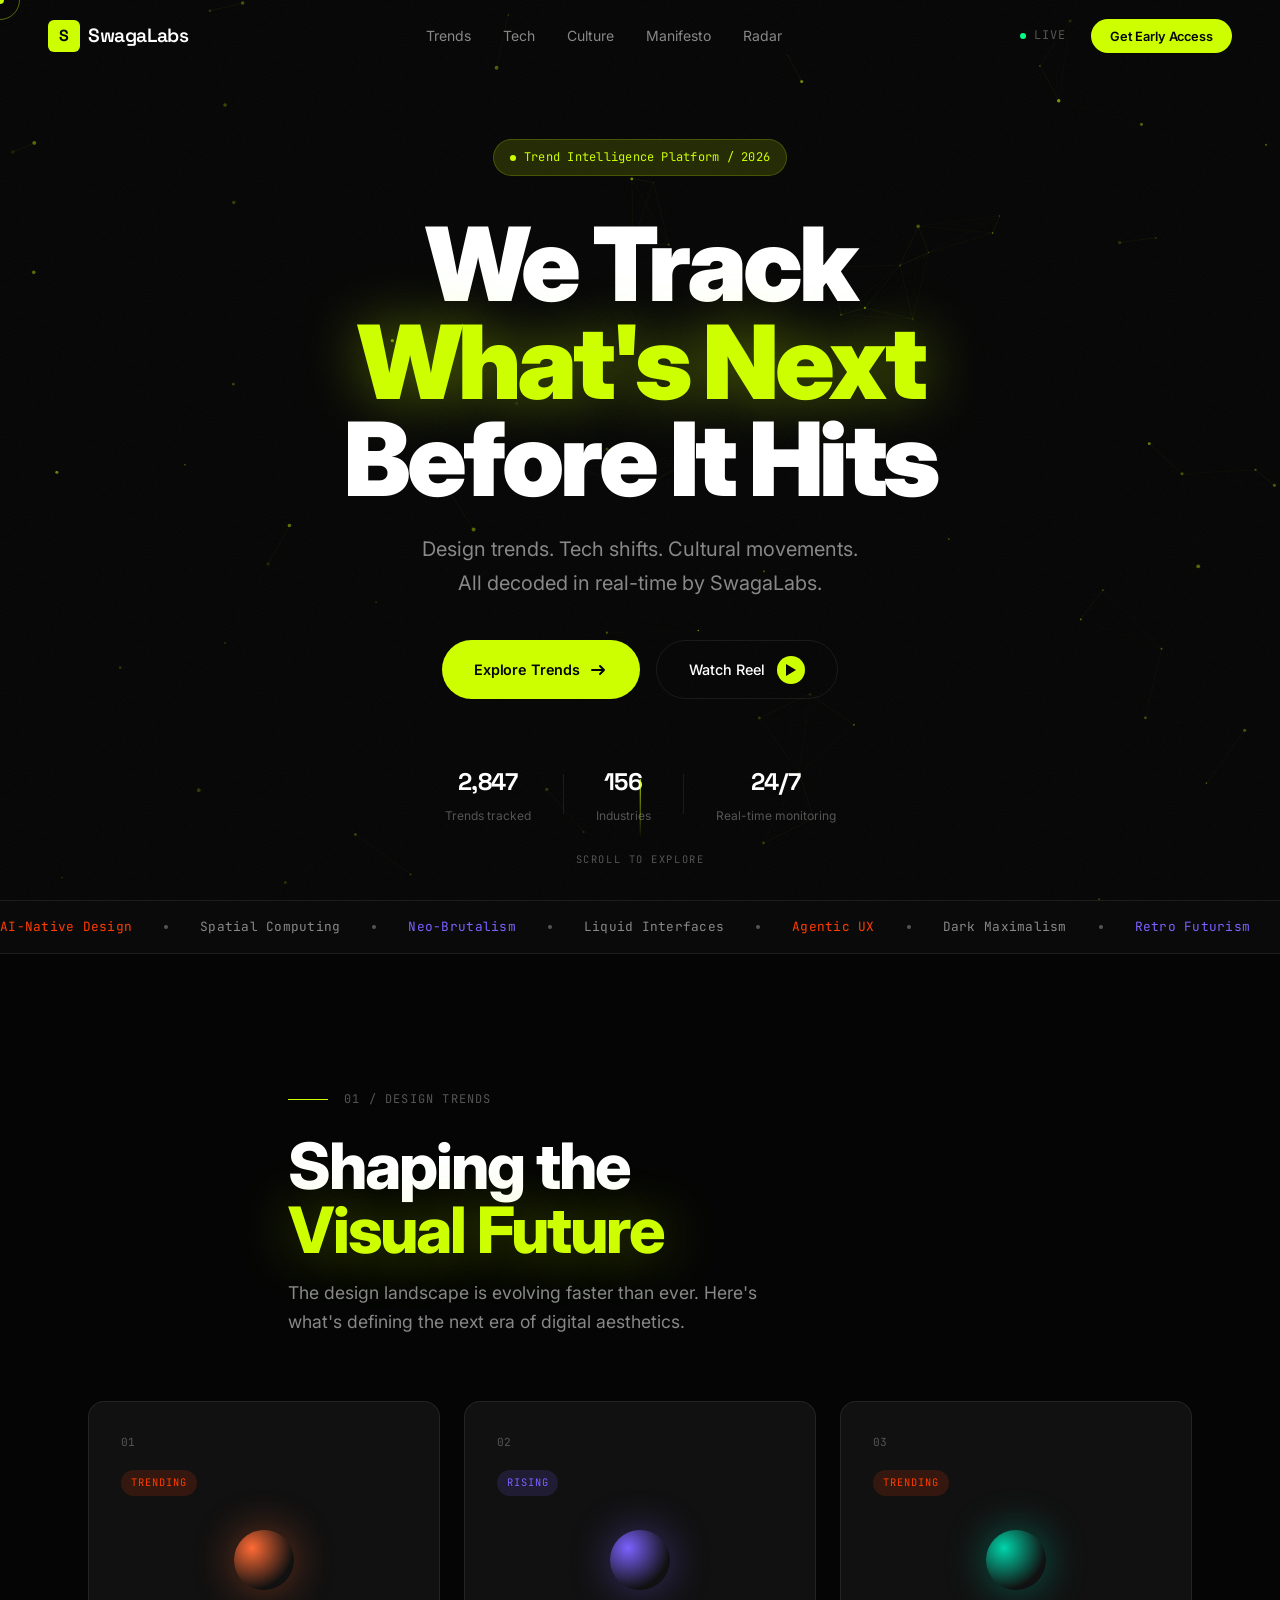
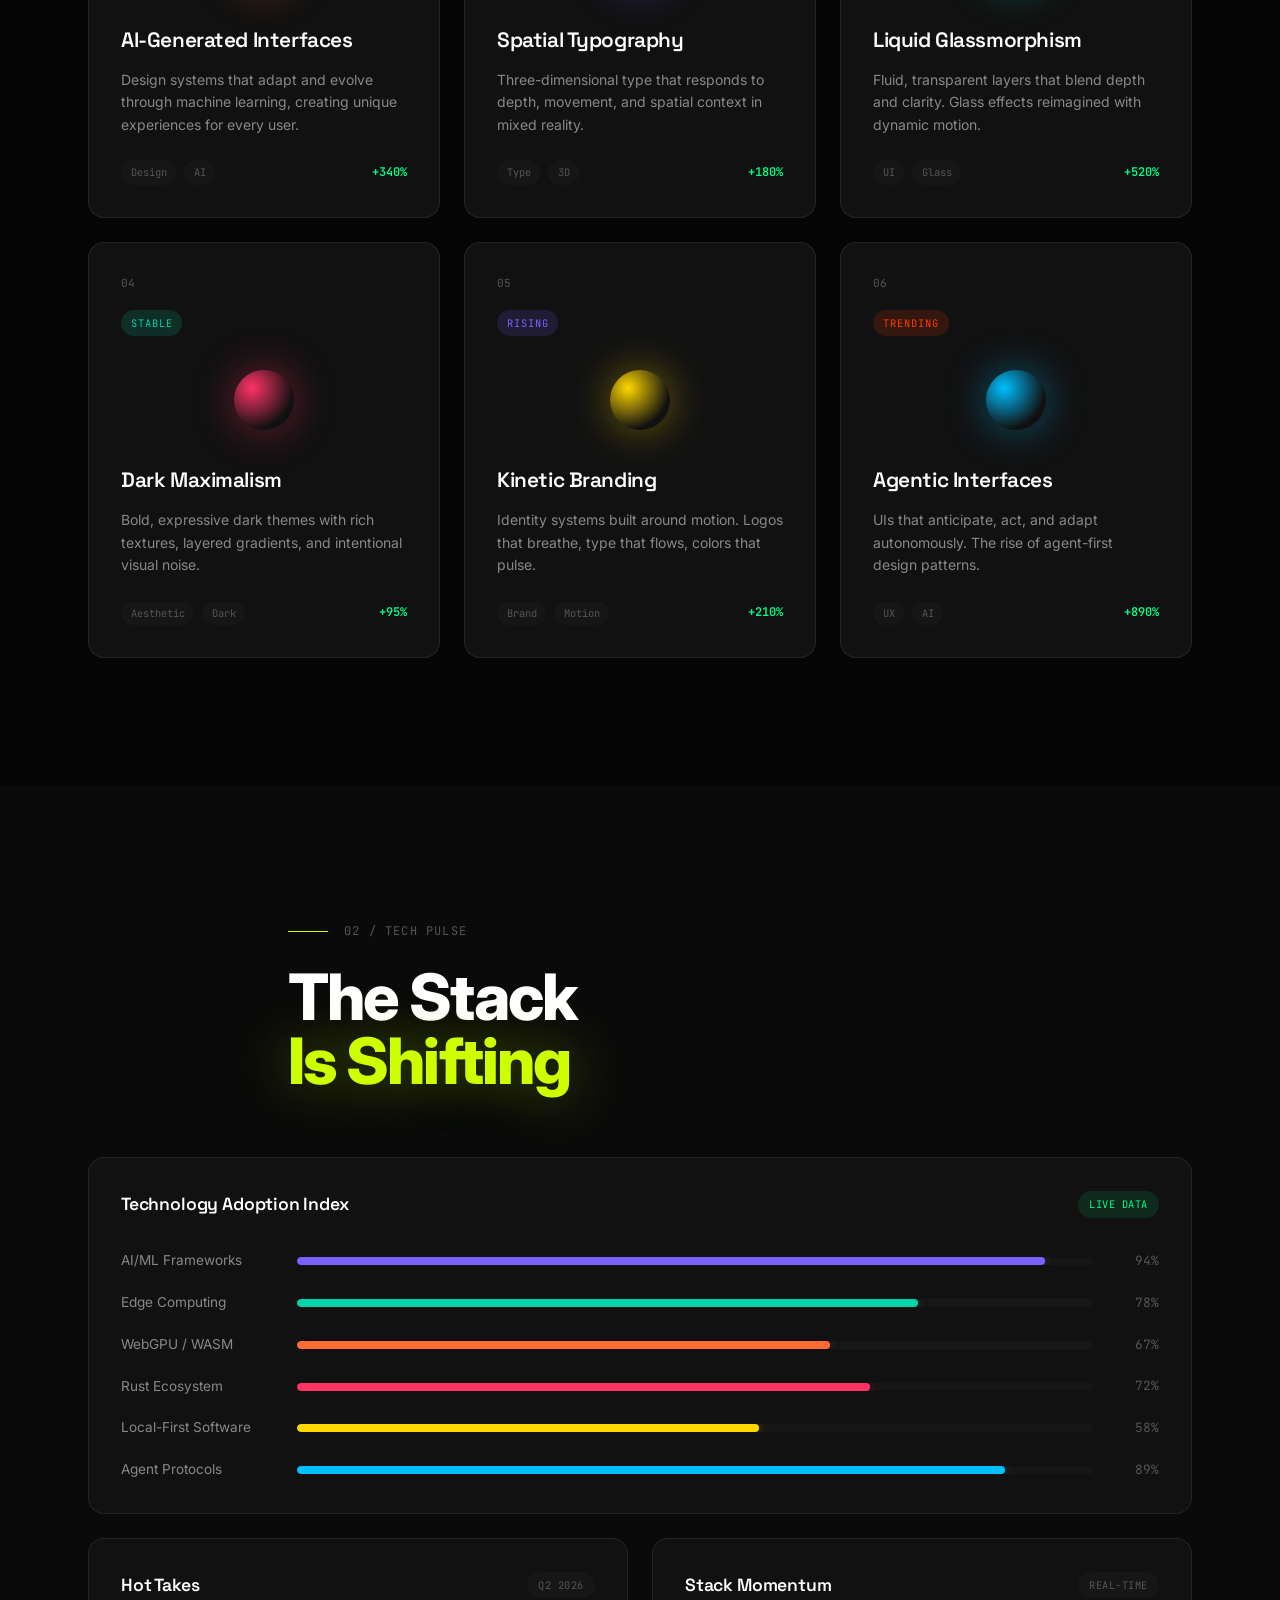
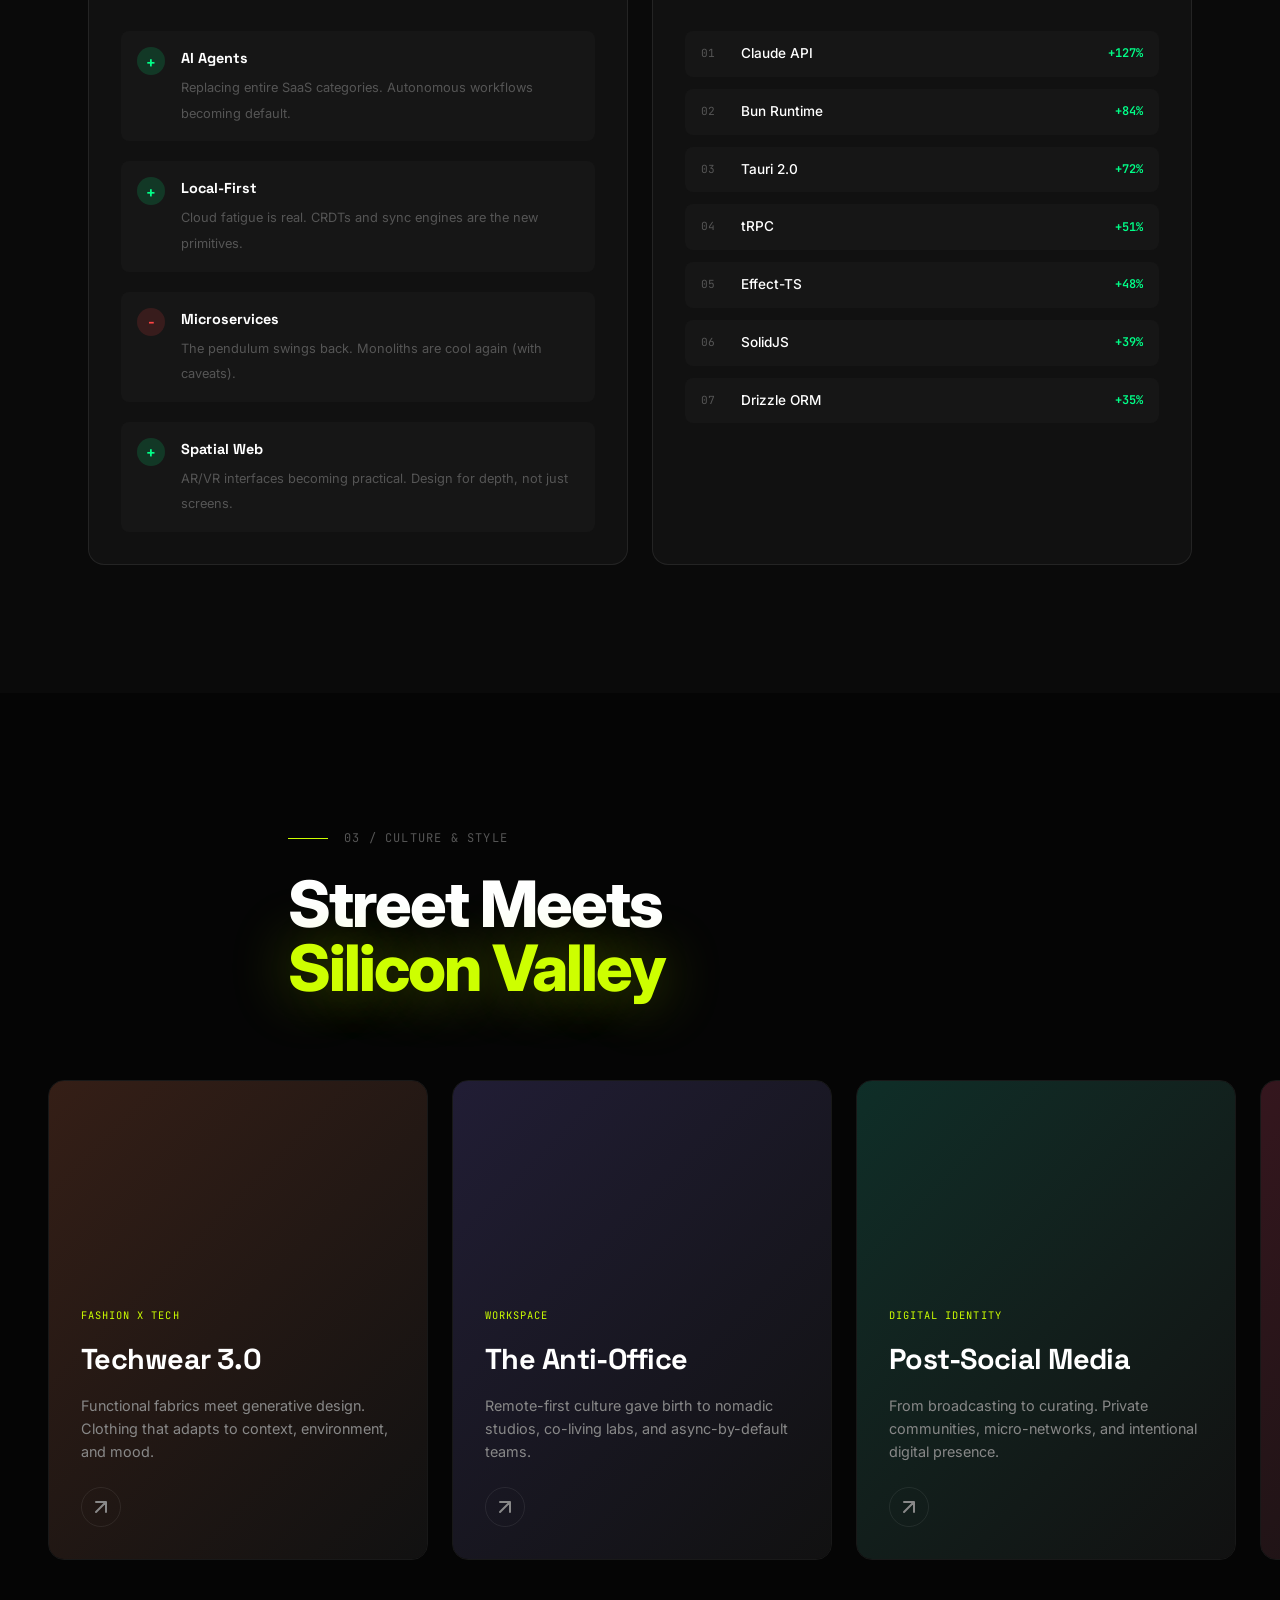
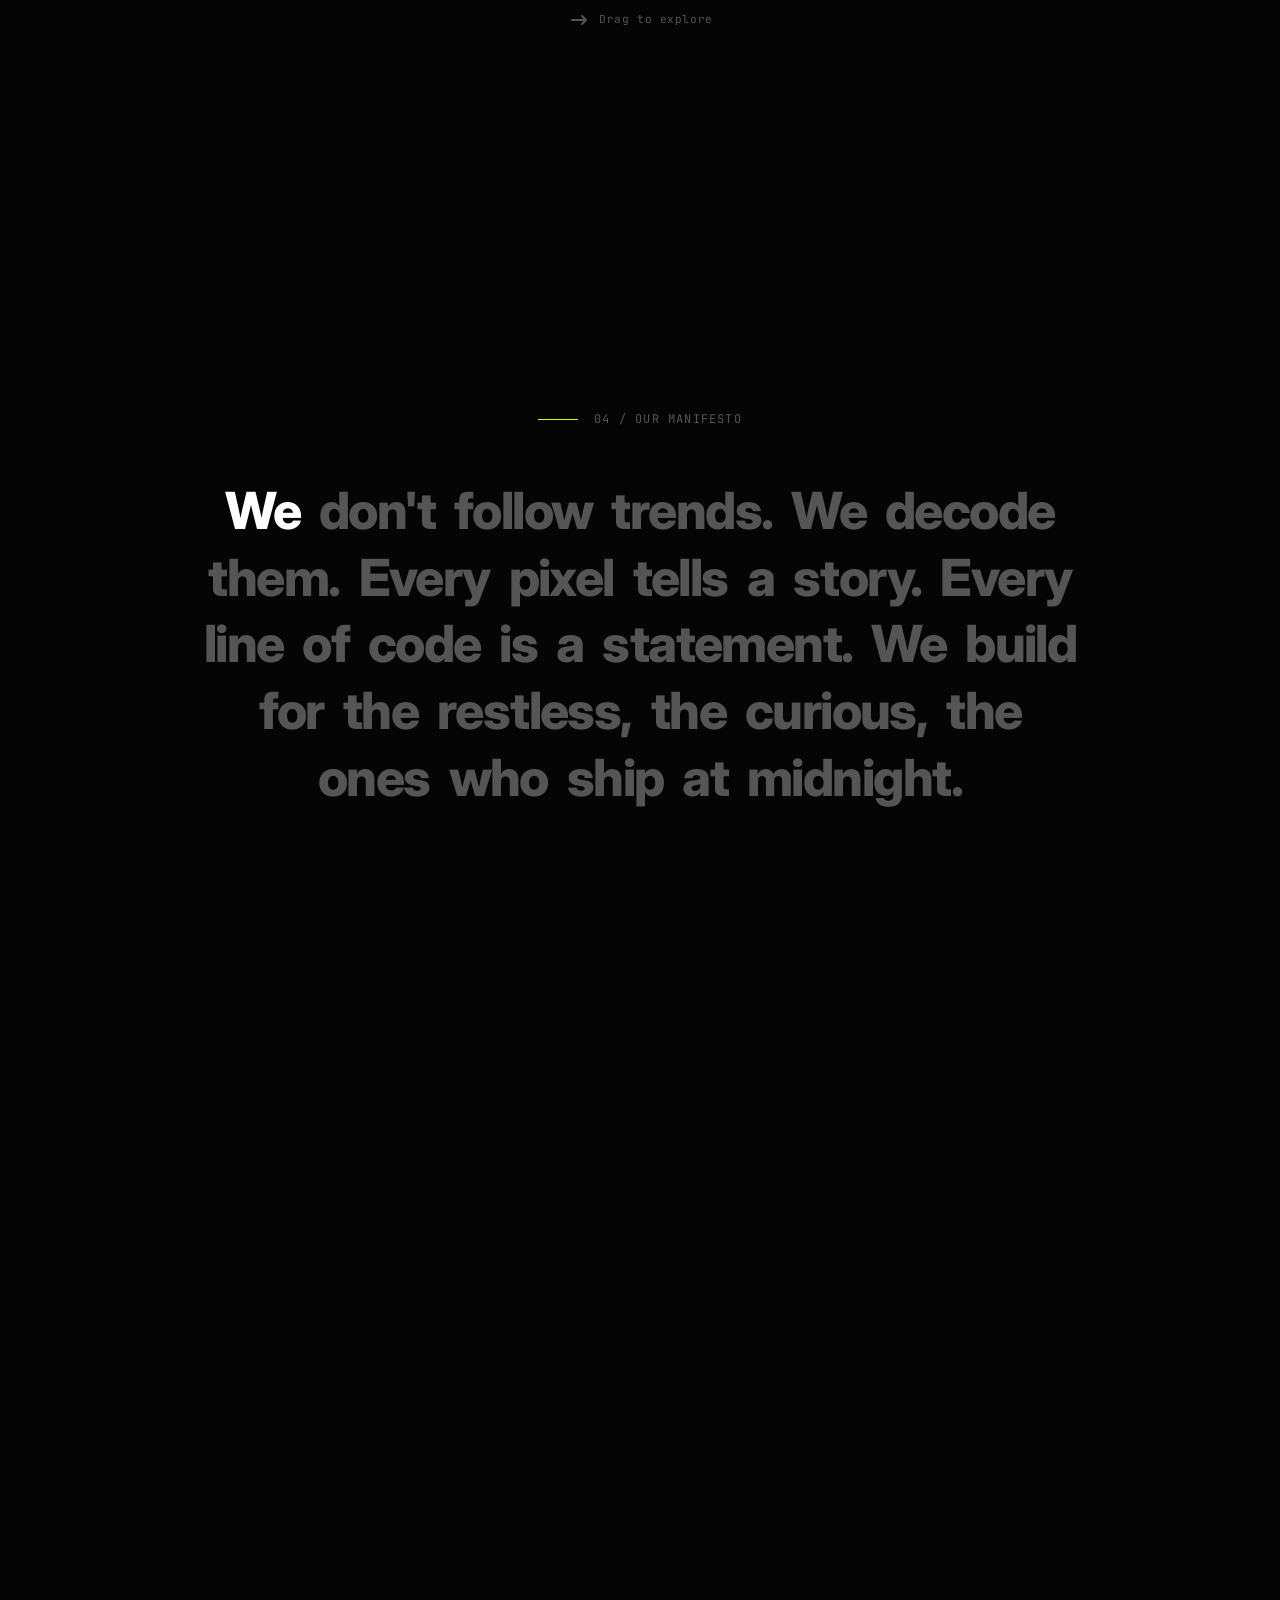
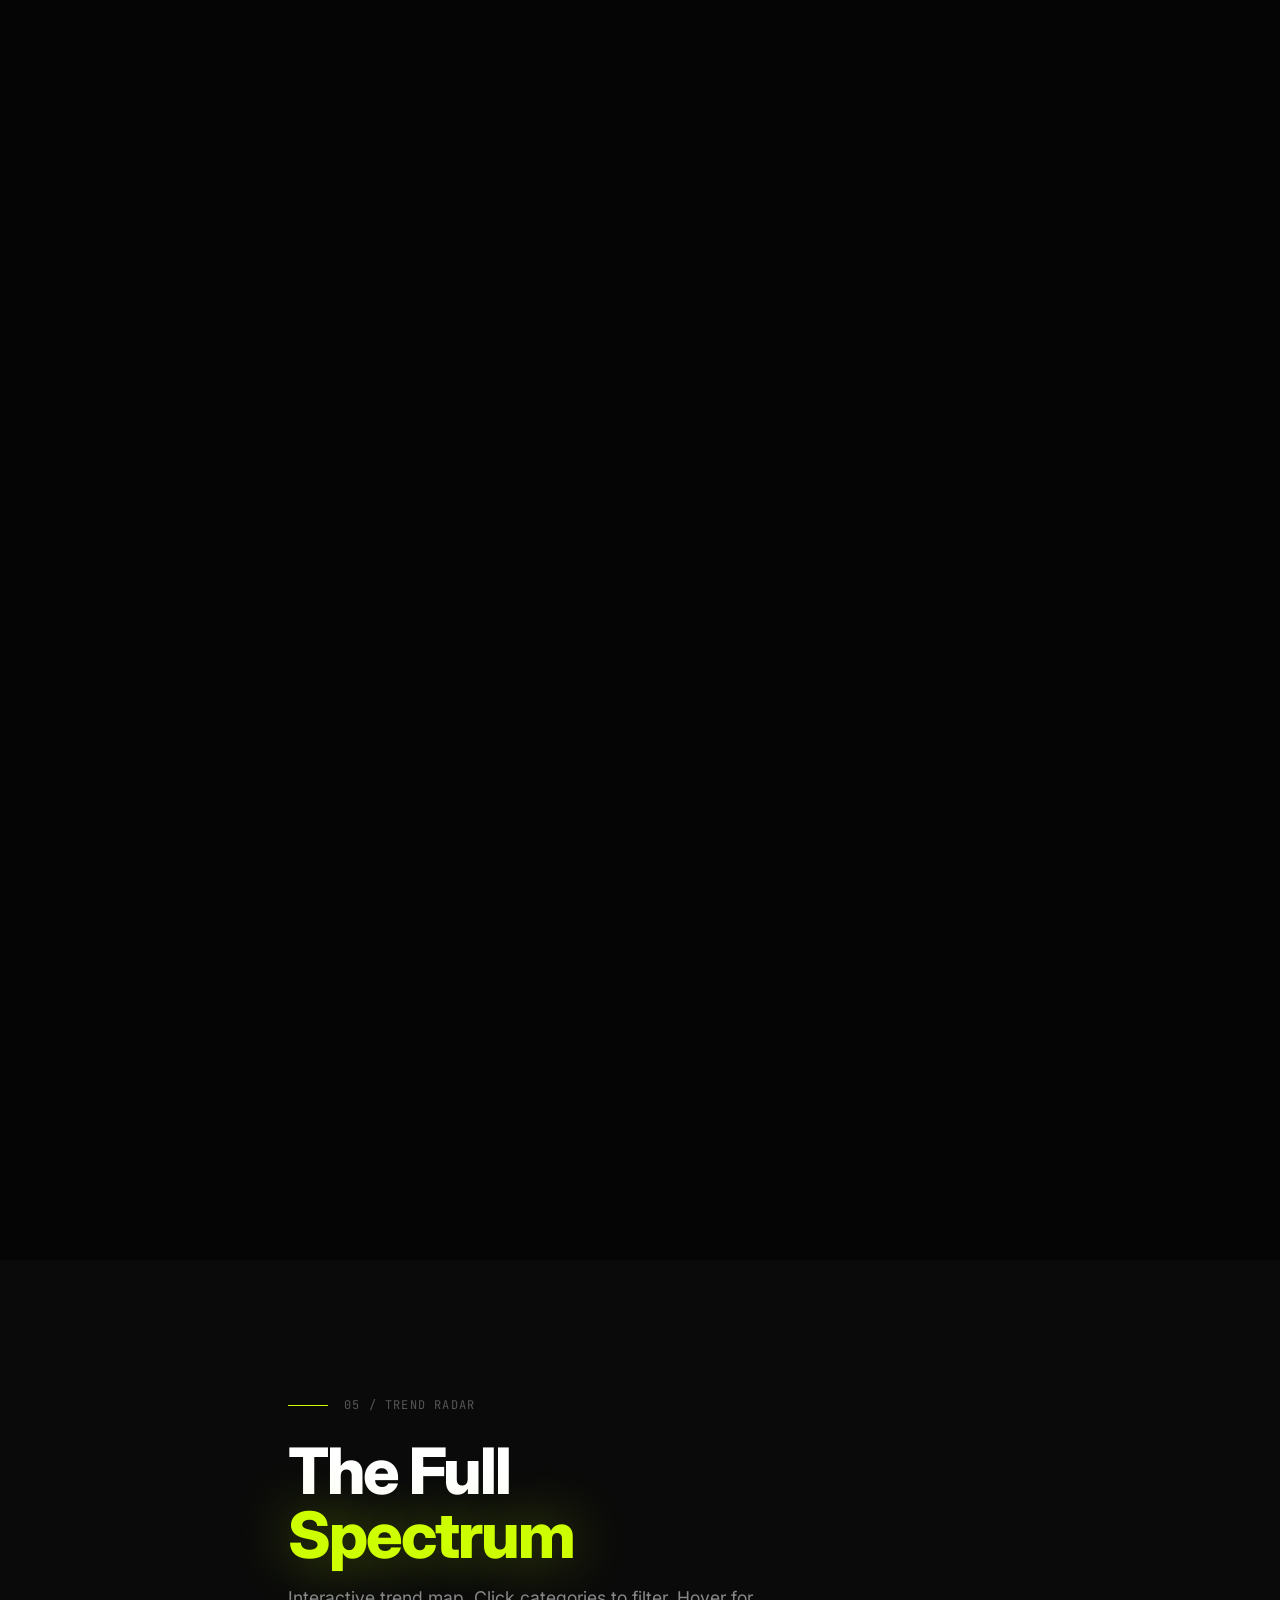
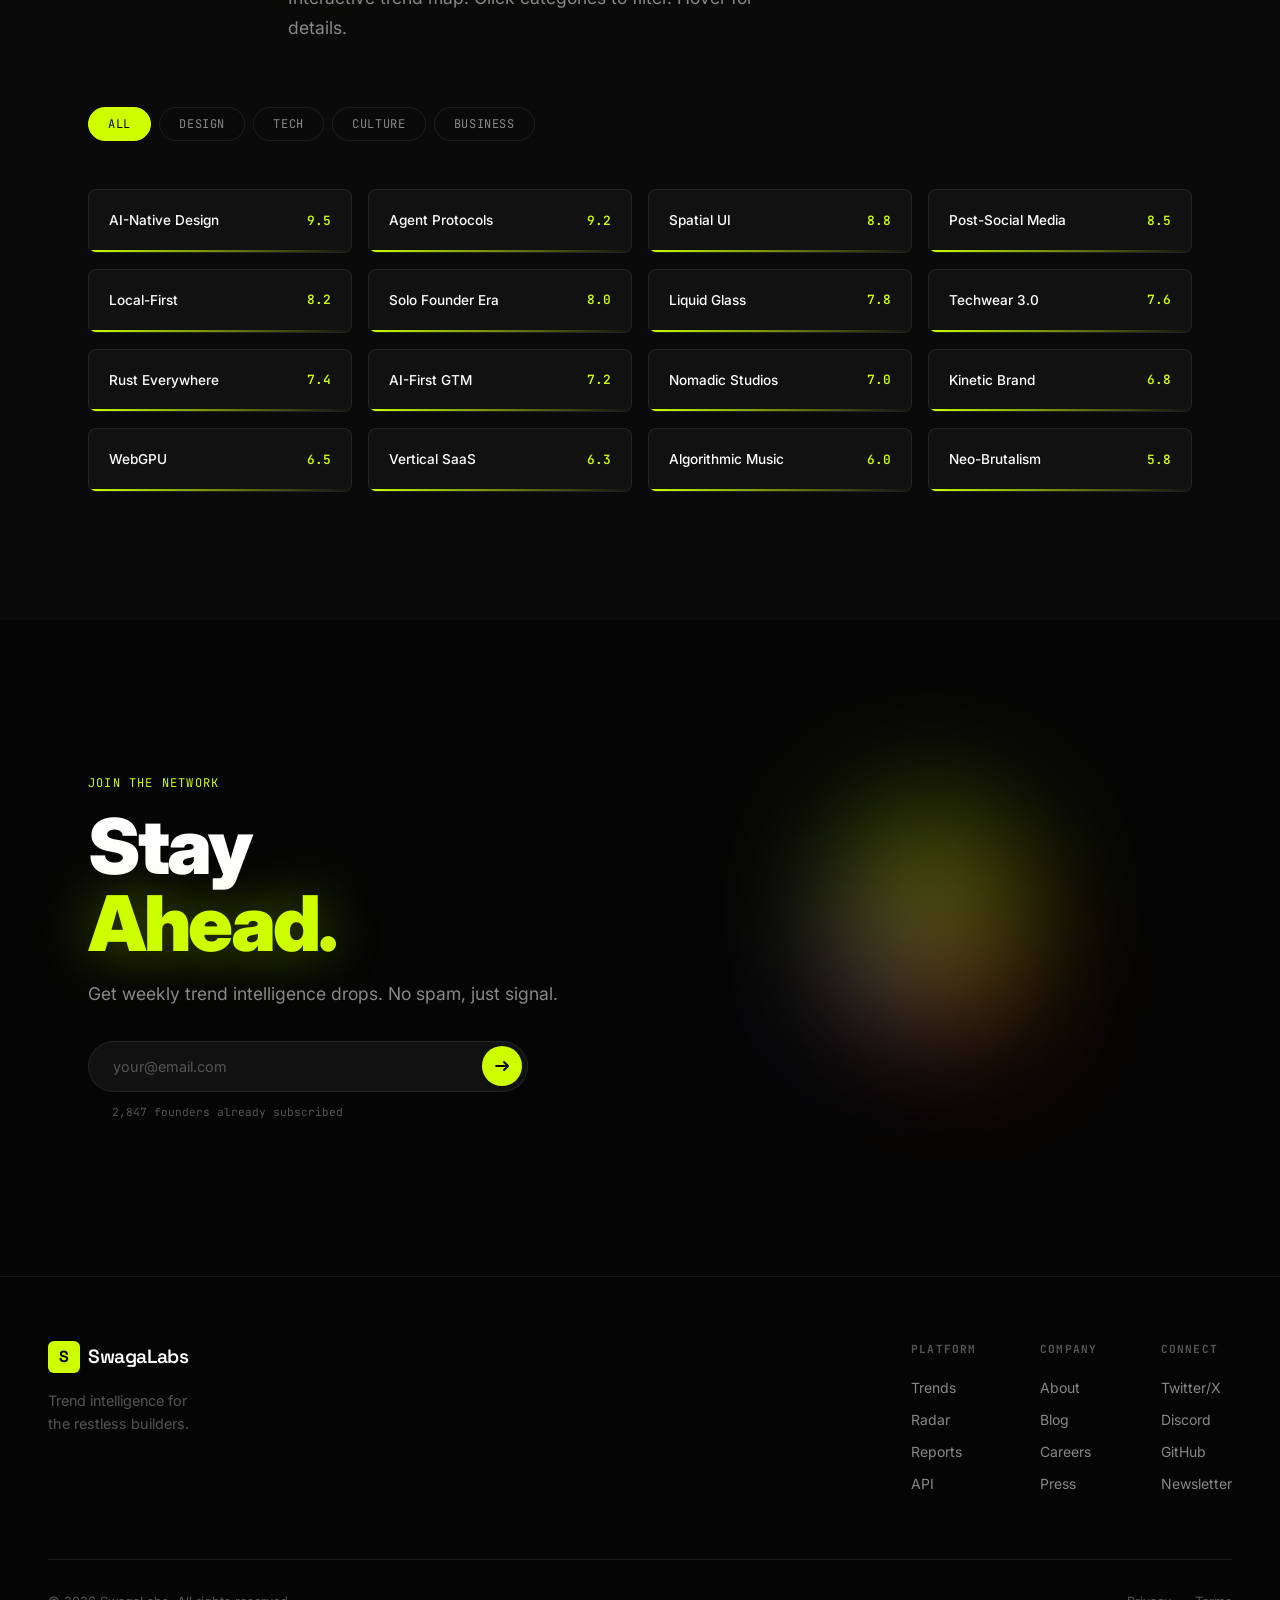
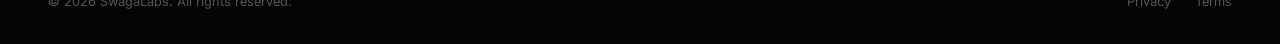
==== commit 46bdd62c: "Updated landing" ====
--- a/index.html
+++ b/index.html
@@ -3,290 +3,741 @@
 <head>
     <meta charset="UTF-8">
     <meta name="viewport" content="width=device-width, initial-scale=1.0">
-    <title>Swaga Labs — Стиль. Код. Леопард.</title>
+    <title>SwagaLabs — Trends. Code. Culture.</title>
     <link rel="stylesheet" href="style.css">
-    <link href="https://fonts.googleapis.com/css2?family=Press+Start+2P&family=Space+Grotesk:wght@400;700;900&family=Inter:wght@400;600;700&display=swap" rel="stylesheet">
+    <link href="https://fonts.googleapis.com/css2?family=Space+Grotesk:wght@300;400;500;600;700&family=Inter:wght@300;400;500;600;700;800;900&family=JetBrains+Mono:wght@400;500;600;700&display=swap" rel="stylesheet">
 </head>
 <body>
 
-    <!-- Pixel Cursor Trail -->
-    <canvas id="pixel-cursor"></canvas>
+    <!-- Preloader -->
+    <div class="preloader" id="preloader">
+        <div class="preloader-inner">
+            <div class="preloader-logo">SWAGA<span>LABS</span></div>
+            <div class="preloader-bar"><div class="preloader-fill"></div></div>
+            <div class="preloader-text">Loading the future...</div>
+        </div>
+    </div>
+
+    <!-- Custom Cursor -->
+    <div class="cursor" id="cursor"></div>
+    <div class="cursor-follower" id="cursor-follower"></div>
+
+    <!-- Scroll Progress -->
+    <div class="scroll-progress" id="scroll-progress"></div>
 
     <!-- Navigation -->
-    <nav class="navbar">
-        <div class="logo">
-            <span class="logo-pixel"></span>
-            <span class="logo-text">SWAGA</span>
-            <span class="logo-labs">LABS</span>
-        </div>
-        <ul class="nav-links">
-            <li><a href="#home" data-i18n="nav_home">Главная</a></li>
-            <li><a href="#services" data-i18n="nav_services">Услуги</a></li>
-            <li><a href="#vibe" data-i18n="nav_vibe">Вайб</a></li>
-            <li><a href="#contact" data-i18n="nav_contact">Контакт</a></li>
-        </ul>
-        <div class="lang-switcher">
-            <button class="lang-btn" id="langToggle">
-                <span class="lang-icon">🌐</span>
-                <span class="lang-current">RU</span>
+    <nav class="nav" id="nav">
+        <div class="nav-inner">
+            <a href="#" class="nav-logo" data-cursor="lg">
+                <span class="nav-logo-mark">S</span>
+                <span class="nav-logo-text">SwagaLabs</span>
+            </a>
+            <div class="nav-links">
+                <a href="#trends" class="nav-link" data-cursor="sm">Trends</a>
+                <a href="#tech" class="nav-link" data-cursor="sm">Tech</a>
+                <a href="#culture" class="nav-link" data-cursor="sm">Culture</a>
+                <a href="#manifesto" class="nav-link" data-cursor="sm">Manifesto</a>
+                <a href="#radar" class="nav-link" data-cursor="sm">Radar</a>
+            </div>
+            <div class="nav-actions">
+                <div class="nav-status">
+                    <span class="status-dot"></span>
+                    <span class="status-text">Live</span>
+                </div>
+                <button class="nav-cta" data-cursor="lg">Get Early Access</button>
+            </div>
+            <button class="nav-burger" id="nav-burger" data-cursor="lg">
+                <span></span>
+                <span></span>
             </button>
-            <div class="lang-dropdown" id="langDropdown">
-                <button data-lang="ru">🇷🇺 RU</button>
-                <button data-lang="en">🇬🇧 EN</button>
-                <button data-lang="lt">🇱🇹 LT</button>
-                <button data-lang="ua">🇺🇦 UA</button>
-            </div>
-        </div>
-        <button class="btn-main" data-i18n="btn_order" data-action="telegram-manager">ЗАКАЗАТЬ 🔥</button>
-        <div class="hamburger" id="hamburger">
-            <span></span>
-            <span></span>
-            <span></span>
         </div>
     </nav>
 
+    <!-- Mobile Menu -->
+    <div class="mobile-menu" id="mobile-menu">
+        <div class="mobile-menu-inner">
+            <a href="#trends" class="mobile-link">Trends</a>
+            <a href="#tech" class="mobile-link">Tech</a>
+            <a href="#culture" class="mobile-link">Culture</a>
+            <a href="#manifesto" class="mobile-link">Manifesto</a>
+            <a href="#radar" class="mobile-link">Radar</a>
+            <button class="mobile-cta">Get Early Access</button>
+        </div>
+    </div>
+
     <!-- Hero Section -->
-    <section id="home" class="hero">
-        <div class="hero-overlay"></div>
+    <section class="hero" id="hero">
+        <canvas class="hero-particles" id="hero-particles"></canvas>
+        <div class="hero-grain"></div>
         <div class="hero-content">
-            <div class="pixel-badge">
-                <span class="pixel-text"> EST. 2026</span>
+            <div class="hero-badge">
+                <span class="badge-dot"></span>
+                <span>Trend Intelligence Platform / 2026</span>
             </div>
             <h1 class="hero-title">
-                <span class="title-line" data-i18n="hero_title_1">МЫ ДЕЛАЕМ</span>
-                <span class="title-line highlight" data-i18n="hero_title_2">DIGITAL SWAG</span>
-                <span class="title-line" data-i18n="hero_title_3">БЕЗ КОМПРОМИССОВ</span>
+                <span class="title-line" data-scroll-reveal>
+                    <span class="title-word">We</span>
+                    <span class="title-word">Track</span>
+                </span>
+                <span class="title-line" data-scroll-reveal>
+                    <span class="title-word highlight">What's</span>
+                    <span class="title-word highlight">Next</span>
+                </span>
+                <span class="title-line" data-scroll-reveal>
+                    <span class="title-word">Before</span>
+                    <span class="title-word">It</span>
+                    <span class="title-word">Hits</span>
+                </span>
             </h1>
-            <p class="hero-subtitle">
-                <span data-i18n="hero_subtitle_1">Леопардовый принт в коде. Пиксельная точность в дизайне.</span>
-                <br><span data-i18n="hero_subtitle_2">Твоя идея + наш стиль = 🔥🔥</span>
+            <p class="hero-sub" data-scroll-reveal>
+                Design trends. Tech shifts. Cultural movements.<br>
+                All decoded in real-time by SwagaLabs.
             </p>
-            <div class="hero-buttons">
-                <button class="btn-main large" data-i18n="hero_btn_1" data-action="scroll-contact">НАЧАТЬ ПРОЕКТ 💎</button>
-                <button class="btn-outline large" data-i18n="hero_btn_2" data-action="scroll-services">СМОТРЕТЬ РАБОТЫ 👀</button>
-            </div>
-        </div>
-
-        <!-- Shakespeare Meme Element -->
-        <div class="hero-meme">
-            <div class="meme-frame">
-                <div class="meme-shakespeare">
-                    <div class="shakespeare-face"></div>
-                    <div class="shakespeare-glasses"></div>
-                    <div class="shakespeare-body"></div>
-                </div>
-            </div>
-            <div class="meme-label">CEO SWAGA LABS</div>
-        </div>
-
-        <!-- Floating Elements -->
-        <div class="float-element float-1">🐆</div>
-        <div class="float-element float-2"></div>
-        <div class="float-element float-3">💎</div>
-        <div class="float-element float-4">🔥</div>
-        <div class="float-element float-5"></div>
+            <div class="hero-actions" data-scroll-reveal>
+                <button class="btn-primary" data-cursor="lg">
+                    <span>Explore Trends</span>
+                    <svg width="20" height="20" viewBox="0 0 20 20" fill="none"><path d="M4 10h12m0 0l-4-4m4 4l-4 4" stroke="currentColor" stroke-width="2" stroke-linecap="round" stroke-linejoin="round"/></svg>
+                </button>
+                <button class="btn-ghost" data-cursor="lg">
+                    <span>Watch Reel</span>
+                    <div class="btn-ghost-play">
+                        <svg width="12" height="14" viewBox="0 0 12 14" fill="none"><path d="M1 1l10 6-10 6V1z" fill="currentColor"/></svg>
+                    </div>
+                </button>
+            </div>
+            <div class="hero-metrics" data-scroll-reveal>
+                <div class="metric">
+                    <span class="metric-value" data-count="2847">0</span>
+                    <span class="metric-label">Trends tracked</span>
+                </div>
+                <div class="metric-divider"></div>
+                <div class="metric">
+                    <span class="metric-value" data-count="156">0</span>
+                    <span class="metric-label">Industries</span>
+                </div>
+                <div class="metric-divider"></div>
+                <div class="metric">
+                    <span class="metric-value">24/7</span>
+                    <span class="metric-label">Real-time monitoring</span>
+                </div>
+            </div>
+        </div>
+        <div class="hero-scroll-indicator">
+            <div class="scroll-line"></div>
+            <span>Scroll to explore</span>
+        </div>
     </section>
 
-    <!-- Marquee -->
-    <div class="marquee-container">
-        <div class="marquee">
-            <span>SWAGA LABS ★ WEB DESIGN ★ DEVELOPMENT ★ BRANDING ★ MOBILE APPS ★ UI/UX ★ CREATIVE ★ SWAGA LABS ★ WEB DESIGN ★ DEVELOPMENT ★ BRANDING ★ MOBILE APPS ★ UI/UX ★ CREATIVE ★ </span>
+    <!-- Marquee Ticker -->
+    <div class="ticker">
+        <div class="ticker-track">
+            <div class="ticker-content">
+                <span class="ticker-item hot">AI-Native Design</span>
+                <span class="ticker-dot"></span>
+                <span class="ticker-item">Spatial Computing</span>
+                <span class="ticker-dot"></span>
+                <span class="ticker-item rising">Neo-Brutalism</span>
+                <span class="ticker-dot"></span>
+                <span class="ticker-item">Liquid Interfaces</span>
+                <span class="ticker-dot"></span>
+                <span class="ticker-item hot">Agentic UX</span>
+                <span class="ticker-dot"></span>
+                <span class="ticker-item">Dark Maximalism</span>
+                <span class="ticker-dot"></span>
+                <span class="ticker-item rising">Retro Futurism</span>
+                <span class="ticker-dot"></span>
+                <span class="ticker-item">Haptic Design</span>
+                <span class="ticker-dot"></span>
+                <span class="ticker-item hot">Voice-First UI</span>
+                <span class="ticker-dot"></span>
+                <span class="ticker-item">Biophilic Tech</span>
+                <span class="ticker-dot"></span>
+            </div>
+            <div class="ticker-content" aria-hidden="true">
+                <span class="ticker-item hot">AI-Native Design</span>
+                <span class="ticker-dot"></span>
+                <span class="ticker-item">Spatial Computing</span>
+                <span class="ticker-dot"></span>
+                <span class="ticker-item rising">Neo-Brutalism</span>
+                <span class="ticker-dot"></span>
+                <span class="ticker-item">Liquid Interfaces</span>
+                <span class="ticker-dot"></span>
+                <span class="ticker-item hot">Agentic UX</span>
+                <span class="ticker-dot"></span>
+                <span class="ticker-item">Dark Maximalism</span>
+                <span class="ticker-dot"></span>
+                <span class="ticker-item rising">Retro Futurism</span>
+                <span class="ticker-dot"></span>
+                <span class="ticker-item">Haptic Design</span>
+                <span class="ticker-dot"></span>
+                <span class="ticker-item hot">Voice-First UI</span>
+                <span class="ticker-dot"></span>
+                <span class="ticker-item">Biophilic Tech</span>
+                <span class="ticker-dot"></span>
+            </div>
         </div>
     </div>
 
-    <!-- Services Section -->
-    <section id="services" class="services">
-        <div class="section-title">
-            <span class="pixel-label" data-i18n="services_label">▸ ЧТО МЫ ДЕЛАЕМ</span>
-            <h2><span data-i18n="services_title_1">НАШИ</span> <span class="text-leopard" data-i18n="services_title_2">УСЛУГИ</span></h2>
-        </div>
-
-        <div class="services-grid">
-            <div class="service-card" data-delay="0">
-                <div class="card-leopard-border"></div>
-                <div class="card-icon">🎨</div>
-                <h3 data-i18n="service_1_title">WEB ДИЗАЙН</h3>
-                <p data-i18n="service_1_desc">Дизайн, от которого конкуренты плачут в подушку. Каждый пиксель на своём месте.</p>
-                <a href="#services" class="card-link" data-action="scroll-services" data-i18n="card_link">ПОДРОБНЕЕ →</a>
-            </div>
-
-            <div class="service-card" data-delay="100">
-                <div class="card-leopard-border"></div>
-                <div class="card-icon">💻</div>
-                <h3 data-i18n="service_2_title">РАЗРАБОТКА</h3>
-                <p data-i18n="service_2_desc">Чистый код, бешеная скорость. Мы строим не сайты — мы строим империи.</p>
-                <a href="#services" class="card-link" data-action="scroll-services" data-i18n="card_link">ПОДРОБНЕЕ →</a>
-            </div>
-
-            <div class="service-card" data-delay="200">
-                <div class="card-leopard-border"></div>
-                <div class="card-icon">📱</div>
-                <h3 data-i18n="service_3_title">МОБИЛЬНЫЕ ПРИЛОЖЕНИЯ</h3>
-                <p data-i18n="service_3_desc">iOS и Android приложения, которые пользователи не удалят даже случайно.</p>
-                <a href="#services" class="card-link" data-action="scroll-services" data-i18n="card_link">ПОДРОБНЕЕ →</a>
-            </div>
-
-            <div class="service-card" data-delay="300">
-                <div class="card-leopard-border"></div>
-                <div class="card-icon">🎭</div>
-                <h3 data-i18n="service_4_title">БРЕНДИНГ</h3>
-                <p data-i18n="service_4_desc">Бренд настолько огненный, что нужен огнетушитель. Полная айдентика с нуля.</p>
-                <a href="#services" class="card-link" data-action="scroll-services" data-i18n="card_link">ПОДРОБНЕЕ →</a>
+    <!-- Trends Section -->
+    <section class="trends" id="trends">
+        <div class="section-header">
+            <div class="section-label">
+                <span class="label-line"></span>
+                <span>01 / Design Trends</span>
+            </div>
+            <h2 class="section-title" data-scroll-reveal>
+                <span class="title-line"><span class="title-word">Shaping</span> <span class="title-word">the</span></span>
+                <span class="title-line"><span class="title-word highlight">Visual</span> <span class="title-word highlight">Future</span></span>
+            </h2>
+            <p class="section-desc" data-scroll-reveal>The design landscape is evolving faster than ever. Here's what's defining the next era of digital aesthetics.</p>
+        </div>
+
+        <div class="trends-grid">
+            <div class="trend-card" data-tilt data-cursor="lg">
+                <div class="trend-card-inner">
+                    <div class="trend-number">01</div>
+                    <div class="trend-status hot">Trending</div>
+                    <div class="trend-visual">
+                        <div class="trend-orb" style="--orb-color: #FF6B35;"></div>
+                    </div>
+                    <h3 class="trend-title">AI-Generated Interfaces</h3>
+                    <p class="trend-desc">Design systems that adapt and evolve through machine learning, creating unique experiences for every user.</p>
+                    <div class="trend-meta">
+                        <span class="trend-tag">Design</span>
+                        <span class="trend-tag">AI</span>
+                        <span class="trend-growth">+340%</span>
+                    </div>
+                </div>
+            </div>
+
+            <div class="trend-card" data-tilt data-cursor="lg">
+                <div class="trend-card-inner">
+                    <div class="trend-number">02</div>
+                    <div class="trend-status rising">Rising</div>
+                    <div class="trend-visual">
+                        <div class="trend-orb" style="--orb-color: #7B61FF;"></div>
+                    </div>
+                    <h3 class="trend-title">Spatial Typography</h3>
+                    <p class="trend-desc">Three-dimensional type that responds to depth, movement, and spatial context in mixed reality.</p>
+                    <div class="trend-meta">
+                        <span class="trend-tag">Type</span>
+                        <span class="trend-tag">3D</span>
+                        <span class="trend-growth">+180%</span>
+                    </div>
+                </div>
+            </div>
+
+            <div class="trend-card" data-tilt data-cursor="lg">
+                <div class="trend-card-inner">
+                    <div class="trend-number">03</div>
+                    <div class="trend-status hot">Trending</div>
+                    <div class="trend-visual">
+                        <div class="trend-orb" style="--orb-color: #00D4AA;"></div>
+                    </div>
+                    <h3 class="trend-title">Liquid Glassmorphism</h3>
+                    <p class="trend-desc">Fluid, transparent layers that blend depth and clarity. Glass effects reimagined with dynamic motion.</p>
+                    <div class="trend-meta">
+                        <span class="trend-tag">UI</span>
+                        <span class="trend-tag">Glass</span>
+                        <span class="trend-growth">+520%</span>
+                    </div>
+                </div>
+            </div>
+
+            <div class="trend-card" data-tilt data-cursor="lg">
+                <div class="trend-card-inner">
+                    <div class="trend-number">04</div>
+                    <div class="trend-status stable">Stable</div>
+                    <div class="trend-visual">
+                        <div class="trend-orb" style="--orb-color: #FF3366;"></div>
+                    </div>
+                    <h3 class="trend-title">Dark Maximalism</h3>
+                    <p class="trend-desc">Bold, expressive dark themes with rich textures, layered gradients, and intentional visual noise.</p>
+                    <div class="trend-meta">
+                        <span class="trend-tag">Aesthetic</span>
+                        <span class="trend-tag">Dark</span>
+                        <span class="trend-growth">+95%</span>
+                    </div>
+                </div>
+            </div>
+
+            <div class="trend-card" data-tilt data-cursor="lg">
+                <div class="trend-card-inner">
+                    <div class="trend-number">05</div>
+                    <div class="trend-status rising">Rising</div>
+                    <div class="trend-visual">
+                        <div class="trend-orb" style="--orb-color: #FFD700;"></div>
+                    </div>
+                    <h3 class="trend-title">Kinetic Branding</h3>
+                    <p class="trend-desc">Identity systems built around motion. Logos that breathe, type that flows, colors that pulse.</p>
+                    <div class="trend-meta">
+                        <span class="trend-tag">Brand</span>
+                        <span class="trend-tag">Motion</span>
+                        <span class="trend-growth">+210%</span>
+                    </div>
+                </div>
+            </div>
+
+            <div class="trend-card" data-tilt data-cursor="lg">
+                <div class="trend-card-inner">
+                    <div class="trend-number">06</div>
+                    <div class="trend-status hot">Trending</div>
+                    <div class="trend-visual">
+                        <div class="trend-orb" style="--orb-color: #00BFFF;"></div>
+                    </div>
+                    <h3 class="trend-title">Agentic Interfaces</h3>
+                    <p class="trend-desc">UIs that anticipate, act, and adapt autonomously. The rise of agent-first design patterns.</p>
+                    <div class="trend-meta">
+                        <span class="trend-tag">UX</span>
+                        <span class="trend-tag">AI</span>
+                        <span class="trend-growth">+890%</span>
+                    </div>
+                </div>
             </div>
         </div>
     </section>
 
-    <!-- Stats Section -->
-    <section class="stats">
-        <div class="stats-grid">
-            <div class="stat-item">
-                <div class="stat-number" data-target="10">0</div>
-                <div class="stat-label" data-i18n="stat_1_label">ПРОЕКТОВ</div>
-                <div class="stat-bar"><div class="stat-fill" style="width: 95%"></div></div>
-            </div>
-            <div class="stat-item">
-                <div class="stat-number" data-target="98">0</div>
-                <div class="stat-label" data-i18n="stat_2_label">% КЛИЕНТОВ ДОВОЛЬНЫ</div>
-                <div class="stat-bar"><div class="stat-fill" style="width: 98%"></div></div>
-            </div>
-            <div class="stat-item">
-                <div class="stat-number" data-target="9">0</div>
-                <div class="stat-label" data-i18n="stat_3_label">В КОМАНДЕ</div>
-                <div class="stat-bar"><div class="stat-fill" style="width: 70%"></div></div>
+    <!-- Tech Pulse Section -->
+    <section class="tech" id="tech">
+        <div class="section-header">
+            <div class="section-label">
+                <span class="label-line"></span>
+                <span>02 / Tech Pulse</span>
+            </div>
+            <h2 class="section-title" data-scroll-reveal>
+                <span class="title-line"><span class="title-word">The</span> <span class="title-word">Stack</span></span>
+                <span class="title-line"><span class="title-word highlight">Is</span> <span class="title-word highlight">Shifting</span></span>
+            </h2>
+        </div>
+
+        <div class="tech-dashboard">
+            <div class="tech-card tech-card-wide" data-scroll-reveal>
+                <div class="tech-card-header">
+                    <h3>Technology Adoption Index</h3>
+                    <div class="tech-card-badge live">Live Data</div>
+                </div>
+                <div class="tech-bars">
+                    <div class="tech-bar-row">
+                        <span class="tech-bar-label">AI/ML Frameworks</span>
+                        <div class="tech-bar"><div class="tech-bar-fill" data-width="94" style="--bar-color: #7B61FF;"></div></div>
+                        <span class="tech-bar-value">94%</span>
+                    </div>
+                    <div class="tech-bar-row">
+                        <span class="tech-bar-label">Edge Computing</span>
+                        <div class="tech-bar"><div class="tech-bar-fill" data-width="78" style="--bar-color: #00D4AA;"></div></div>
+                        <span class="tech-bar-value">78%</span>
+                    </div>
+                    <div class="tech-bar-row">
+                        <span class="tech-bar-label">WebGPU / WASM</span>
+                        <div class="tech-bar"><div class="tech-bar-fill" data-width="67" style="--bar-color: #FF6B35;"></div></div>
+                        <span class="tech-bar-value">67%</span>
+                    </div>
+                    <div class="tech-bar-row">
+                        <span class="tech-bar-label">Rust Ecosystem</span>
+                        <div class="tech-bar"><div class="tech-bar-fill" data-width="72" style="--bar-color: #FF3366;"></div></div>
+                        <span class="tech-bar-value">72%</span>
+                    </div>
+                    <div class="tech-bar-row">
+                        <span class="tech-bar-label">Local-First Software</span>
+                        <div class="tech-bar"><div class="tech-bar-fill" data-width="58" style="--bar-color: #FFD700;"></div></div>
+                        <span class="tech-bar-value">58%</span>
+                    </div>
+                    <div class="tech-bar-row">
+                        <span class="tech-bar-label">Agent Protocols</span>
+                        <div class="tech-bar"><div class="tech-bar-fill" data-width="89" style="--bar-color: #00BFFF;"></div></div>
+                        <span class="tech-bar-value">89%</span>
+                    </div>
+                </div>
+            </div>
+
+            <div class="tech-card" data-scroll-reveal>
+                <div class="tech-card-header">
+                    <h3>Hot Takes</h3>
+                    <div class="tech-card-badge">Q2 2026</div>
+                </div>
+                <div class="tech-takes">
+                    <div class="tech-take">
+                        <div class="take-icon up">+</div>
+                        <div class="take-content">
+                            <strong>AI Agents</strong>
+                            <span>Replacing entire SaaS categories. Autonomous workflows becoming default.</span>
+                        </div>
+                    </div>
+                    <div class="tech-take">
+                        <div class="take-icon up">+</div>
+                        <div class="take-content">
+                            <strong>Local-First</strong>
+                            <span>Cloud fatigue is real. CRDTs and sync engines are the new primitives.</span>
+                        </div>
+                    </div>
+                    <div class="tech-take">
+                        <div class="take-icon down">-</div>
+                        <div class="take-content">
+                            <strong>Microservices</strong>
+                            <span>The pendulum swings back. Monoliths are cool again (with caveats).</span>
+                        </div>
+                    </div>
+                    <div class="tech-take">
+                        <div class="take-icon up">+</div>
+                        <div class="take-content">
+                            <strong>Spatial Web</strong>
+                            <span>AR/VR interfaces becoming practical. Design for depth, not just screens.</span>
+                        </div>
+                    </div>
+                </div>
+            </div>
+
+            <div class="tech-card" data-scroll-reveal>
+                <div class="tech-card-header">
+                    <h3>Stack Momentum</h3>
+                    <div class="tech-card-badge">Real-time</div>
+                </div>
+                <div class="momentum-list">
+                    <div class="momentum-item">
+                        <span class="momentum-rank">01</span>
+                        <span class="momentum-name">Claude API</span>
+                        <span class="momentum-change positive">+127%</span>
+                    </div>
+                    <div class="momentum-item">
+                        <span class="momentum-rank">02</span>
+                        <span class="momentum-name">Bun Runtime</span>
+                        <span class="momentum-change positive">+84%</span>
+                    </div>
+                    <div class="momentum-item">
+                        <span class="momentum-rank">03</span>
+                        <span class="momentum-name">Tauri 2.0</span>
+                        <span class="momentum-change positive">+72%</span>
+                    </div>
+                    <div class="momentum-item">
+                        <span class="momentum-rank">04</span>
+                        <span class="momentum-name">tRPC</span>
+                        <span class="momentum-change positive">+51%</span>
+                    </div>
+                    <div class="momentum-item">
+                        <span class="momentum-rank">05</span>
+                        <span class="momentum-name">Effect-TS</span>
+                        <span class="momentum-change positive">+48%</span>
+                    </div>
+                    <div class="momentum-item">
+                        <span class="momentum-rank">06</span>
+                        <span class="momentum-name">SolidJS</span>
+                        <span class="momentum-change positive">+39%</span>
+                    </div>
+                    <div class="momentum-item">
+                        <span class="momentum-rank">07</span>
+                        <span class="momentum-name">Drizzle ORM</span>
+                        <span class="momentum-change positive">+35%</span>
+                    </div>
+                </div>
             </div>
         </div>
     </section>
 
-    <!-- Vibe Section -->
-    <section id="vibe" class="vibe-section">
-        <div class="vibe-content">
-            <span class="pixel-label" data-i18n="vibe_label">▸ НАШ ВАЙБ</span>
-            <h2><span data-i18n="vibe_title_1">НЕ ПРОСТО КОД —</span> <br><span class="text-leopard" data-i18n="vibe_title_2">ОБРАЗ ЖИЗНИ</span></h2>
-            <p class="vibe-text" data-i18n="vibe_text">
-                Мы не пишем код. Мы создаём цифровой флекс.
-                Каждый проект — это произведение искусства,
-                завернутое в леопард и поданное с пиксельной точностью.
-            </p>
-            <div class="vibe-tags">
-                <span class="vibe-tag" data-i18n="vibe_tag_1">🐆 LEOPARD ENERGY</span>
-                <span class="vibe-tag" data-i18n="vibe_tag_2">👾 PIXEL PERFECT</span>
-                <span class="vibe-tag" data-i18n="vibe_tag_3">⚡ LIGHTNING FAST</span>
-                <span class="vibe-tag" data-i18n="vibe_tag_4"> PREMIUM QUALITY</span>
-                <span class="vibe-tag" data-i18n="vibe_tag_5">🔥 NO CAP</span>
-                <span class="vibe-tag" data-i18n="vibe_tag_6">😎 100% SWAGA</span>
-            </div>
-        </div>
-        <div class="vibe-visual">
-            <div class="leopard-circle">
-                <div class="leopard-pattern"></div>
-            </div>
-            <div class="vibe-emoji"></div>
+    <!-- Culture Section - Horizontal Scroll -->
+    <section class="culture" id="culture">
+        <div class="section-header">
+            <div class="section-label">
+                <span class="label-line"></span>
+                <span>03 / Culture & Style</span>
+            </div>
+            <h2 class="section-title" data-scroll-reveal>
+                <span class="title-line"><span class="title-word">Street</span> <span class="title-word">Meets</span></span>
+                <span class="title-line"><span class="title-word highlight">Silicon</span> <span class="title-word highlight">Valley</span></span>
+            </h2>
+        </div>
+
+        <div class="culture-scroll" id="culture-scroll">
+            <div class="culture-track">
+                <div class="culture-card" data-cursor="lg">
+                    <div class="culture-card-bg" style="--card-accent: #FF6B35;"></div>
+                    <div class="culture-card-content">
+                        <span class="culture-tag">Fashion x Tech</span>
+                        <h3>Techwear 3.0</h3>
+                        <p>Functional fabrics meet generative design. Clothing that adapts to context, environment, and mood.</p>
+                        <div class="culture-arrow">
+                            <svg width="24" height="24" viewBox="0 0 24 24" fill="none"><path d="M7 17L17 7M17 7H7M17 7V17" stroke="currentColor" stroke-width="2" stroke-linecap="round" stroke-linejoin="round"/></svg>
+                        </div>
+                    </div>
+                </div>
+
+                <div class="culture-card" data-cursor="lg">
+                    <div class="culture-card-bg" style="--card-accent: #7B61FF;"></div>
+                    <div class="culture-card-content">
+                        <span class="culture-tag">Workspace</span>
+                        <h3>The Anti-Office</h3>
+                        <p>Remote-first culture gave birth to nomadic studios, co-living labs, and async-by-default teams.</p>
+                        <div class="culture-arrow">
+                            <svg width="24" height="24" viewBox="0 0 24 24" fill="none"><path d="M7 17L17 7M17 7H7M17 7V17" stroke="currentColor" stroke-width="2" stroke-linecap="round" stroke-linejoin="round"/></svg>
+                        </div>
+                    </div>
+                </div>
+
+                <div class="culture-card" data-cursor="lg">
+                    <div class="culture-card-bg" style="--card-accent: #00D4AA;"></div>
+                    <div class="culture-card-content">
+                        <span class="culture-tag">Digital Identity</span>
+                        <h3>Post-Social Media</h3>
+                        <p>From broadcasting to curating. Private communities, micro-networks, and intentional digital presence.</p>
+                        <div class="culture-arrow">
+                            <svg width="24" height="24" viewBox="0 0 24 24" fill="none"><path d="M7 17L17 7M17 7H7M17 7V17" stroke="currentColor" stroke-width="2" stroke-linecap="round" stroke-linejoin="round"/></svg>
+                        </div>
+                    </div>
+                </div>
+
+                <div class="culture-card" data-cursor="lg">
+                    <div class="culture-card-bg" style="--card-accent: #FF3366;"></div>
+                    <div class="culture-card-content">
+                        <span class="culture-tag">Architecture</span>
+                        <h3>Parametric Spaces</h3>
+                        <p>Algorithm-designed interiors and facades. Buildings that learn from how people move through them.</p>
+                        <div class="culture-arrow">
+                            <svg width="24" height="24" viewBox="0 0 24 24" fill="none"><path d="M7 17L17 7M17 7H7M17 7V17" stroke="currentColor" stroke-width="2" stroke-linecap="round" stroke-linejoin="round"/></svg>
+                        </div>
+                    </div>
+                </div>
+
+                <div class="culture-card" data-cursor="lg">
+                    <div class="culture-card-bg" style="--card-accent: #FFD700;"></div>
+                    <div class="culture-card-content">
+                        <span class="culture-tag">Music x Code</span>
+                        <h3>Algorithmic Sound</h3>
+                        <p>AI-composed soundscapes for focus, creation, and ambiance. Music as an API, not just an art form.</p>
+                        <div class="culture-arrow">
+                            <svg width="24" height="24" viewBox="0 0 24 24" fill="none"><path d="M7 17L17 7M17 7H7M17 7V17" stroke="currentColor" stroke-width="2" stroke-linecap="round" stroke-linejoin="round"/></svg>
+                        </div>
+                    </div>
+                </div>
+            </div>
+        </div>
+        <div class="culture-scroll-hint">
+            <svg width="24" height="24" viewBox="0 0 24 24" fill="none"><path d="M5 12h14m0 0l-4-4m4 4l-4 4" stroke="currentColor" stroke-width="2" stroke-linecap="round" stroke-linejoin="round"/></svg>
+            <span>Drag to explore</span>
         </div>
     </section>
 
-    <!-- Testimonials -->
-    <section class="testimonials">
-        <div class="section-title">
-            <span class="pixel-label" data-i18n="testimonials_label">▸ ОТЗЫВЫ</span>
-            <h2><span data-i18n="testimonials_title_1">ЧТО ГОВОРЯТ</span> <span class="text-leopard" data-i18n="testimonials_title_2">КЛИЕНТЫ</span></h2>
-        </div>
-        <div class="testimonials-grid">
-            <div class="testimonial-card">
-                <div class="testimonial-stars">⭐⭐⭐⭐⭐</div>
-                <p data-i18n="testimonial_1">"Swaga Labs перевернули мой бизнес. Мой сайт теперь выглядит дороже, чем мой автомобиль."</p>
-                <div class="testimonial-author">
-                    <div class="author-avatar">🧔</div>
-                    <div>
-                        <strong>Алексей К.</strong>
-                        <span data-i18n="testimonial_1_role">CEO, TechCorp</span>
-                    </div>
-                </div>
-            </div>
-            <div class="testimonial-card">
-                <div class="testimonial-stars">⭐⭐⭐⭐⭐</div>
-                <p data-i18n="testimonial_2">"Ребята, это не просто разработка. Это искусство. Мой интернет-магазин стал выглядеть как Gucci."</p>
-                <div class="testimonial-author">
-                    <div class="author-avatar">👩</div>
-                    <div>
-                        <strong>Мария С.</strong>
-                        <span data-i18n="testimonial_2_role">Founder, FashionHub</span>
-                    </div>
-                </div>
-            </div>
-            <div class="testimonial-card">
-                <div class="testimonial-stars">⭐⭐⭐⭐⭐</div>
-                <p data-i18n="testimonial_3">"Заказал лендинг — получил шедевр. Конверсия выросла на 300%. Леопард работает!"</p>
-                <div class="testimonial-author">
-                    <div class="author-avatar">🧑💼</div>
-                    <div>
-                        <strong>Дмитрий В.</strong>
-                        <span data-i18n="testimonial_3_role">CMO, StartupXYZ</span>
-                    </div>
-                </div>
+    <!-- Manifesto Section - Scroll-Pinned -->
+    <section class="manifesto" id="manifesto">
+        <div class="manifesto-sticky">
+            <div class="section-label manifesto-label">
+                <span class="label-line"></span>
+                <span>04 / Our Manifesto</span>
+            </div>
+            <div class="manifesto-text" id="manifesto-text">
+                <span class="manifesto-word">We</span>
+                <span class="manifesto-word">don't</span>
+                <span class="manifesto-word">follow</span>
+                <span class="manifesto-word highlight">trends.</span>
+                <span class="manifesto-word">We</span>
+                <span class="manifesto-word highlight">decode</span>
+                <span class="manifesto-word">them.</span>
+                <span class="manifesto-word">Every</span>
+                <span class="manifesto-word">pixel</span>
+                <span class="manifesto-word">tells</span>
+                <span class="manifesto-word">a</span>
+                <span class="manifesto-word highlight">story.</span>
+                <span class="manifesto-word">Every</span>
+                <span class="manifesto-word">line</span>
+                <span class="manifesto-word">of</span>
+                <span class="manifesto-word">code</span>
+                <span class="manifesto-word">is</span>
+                <span class="manifesto-word">a</span>
+                <span class="manifesto-word highlight">statement.</span>
+                <span class="manifesto-word">We</span>
+                <span class="manifesto-word">build</span>
+                <span class="manifesto-word">for</span>
+                <span class="manifesto-word">the</span>
+                <span class="manifesto-word highlight">restless,</span>
+                <span class="manifesto-word">the</span>
+                <span class="manifesto-word highlight">curious,</span>
+                <span class="manifesto-word">the</span>
+                <span class="manifesto-word highlight">ones</span>
+                <span class="manifesto-word">who</span>
+                <span class="manifesto-word">ship</span>
+                <span class="manifesto-word">at</span>
+                <span class="manifesto-word highlight">midnight.</span>
             </div>
         </div>
     </section>
 
+    <!-- Trend Radar Section -->
+    <section class="radar" id="radar">
+        <div class="section-header">
+            <div class="section-label">
+                <span class="label-line"></span>
+                <span>05 / Trend Radar</span>
+            </div>
+            <h2 class="section-title" data-scroll-reveal>
+                <span class="title-line"><span class="title-word">The</span> <span class="title-word">Full</span></span>
+                <span class="title-line"><span class="title-word highlight">Spectrum</span></span>
+            </h2>
+            <p class="section-desc" data-scroll-reveal>Interactive trend map. Click categories to filter. Hover for details.</p>
+        </div>
+
+        <div class="radar-filters" data-scroll-reveal>
+            <button class="radar-filter active" data-filter="all">All</button>
+            <button class="radar-filter" data-filter="design">Design</button>
+            <button class="radar-filter" data-filter="tech">Tech</button>
+            <button class="radar-filter" data-filter="culture">Culture</button>
+            <button class="radar-filter" data-filter="business">Business</button>
+        </div>
+
+        <div class="radar-grid" id="radar-grid">
+            <div class="radar-item" data-category="design" data-cursor="sm">
+                <div class="radar-item-heat" style="--heat: 95%;"></div>
+                <span class="radar-item-name">AI-Native Design</span>
+                <span class="radar-item-score">9.5</span>
+            </div>
+            <div class="radar-item" data-category="tech" data-cursor="sm">
+                <div class="radar-item-heat" style="--heat: 92%;"></div>
+                <span class="radar-item-name">Agent Protocols</span>
+                <span class="radar-item-score">9.2</span>
+            </div>
+            <div class="radar-item" data-category="design" data-cursor="sm">
+                <div class="radar-item-heat" style="--heat: 88%;"></div>
+                <span class="radar-item-name">Spatial UI</span>
+                <span class="radar-item-score">8.8</span>
+            </div>
+            <div class="radar-item" data-category="culture" data-cursor="sm">
+                <div class="radar-item-heat" style="--heat: 85%;"></div>
+                <span class="radar-item-name">Post-Social Media</span>
+                <span class="radar-item-score">8.5</span>
+            </div>
+            <div class="radar-item" data-category="tech" data-cursor="sm">
+                <div class="radar-item-heat" style="--heat: 82%;"></div>
+                <span class="radar-item-name">Local-First</span>
+                <span class="radar-item-score">8.2</span>
+            </div>
+            <div class="radar-item" data-category="business" data-cursor="sm">
+                <div class="radar-item-heat" style="--heat: 80%;"></div>
+                <span class="radar-item-name">Solo Founder Era</span>
+                <span class="radar-item-score">8.0</span>
+            </div>
+            <div class="radar-item" data-category="design" data-cursor="sm">
+                <div class="radar-item-heat" style="--heat: 78%;"></div>
+                <span class="radar-item-name">Liquid Glass</span>
+                <span class="radar-item-score">7.8</span>
+            </div>
+            <div class="radar-item" data-category="culture" data-cursor="sm">
+                <div class="radar-item-heat" style="--heat: 76%;"></div>
+                <span class="radar-item-name">Techwear 3.0</span>
+                <span class="radar-item-score">7.6</span>
+            </div>
+            <div class="radar-item" data-category="tech" data-cursor="sm">
+                <div class="radar-item-heat" style="--heat: 74%;"></div>
+                <span class="radar-item-name">Rust Everywhere</span>
+                <span class="radar-item-score">7.4</span>
+            </div>
+            <div class="radar-item" data-category="business" data-cursor="sm">
+                <div class="radar-item-heat" style="--heat: 72%;"></div>
+                <span class="radar-item-name">AI-First GTM</span>
+                <span class="radar-item-score">7.2</span>
+            </div>
+            <div class="radar-item" data-category="culture" data-cursor="sm">
+                <div class="radar-item-heat" style="--heat: 70%;"></div>
+                <span class="radar-item-name">Nomadic Studios</span>
+                <span class="radar-item-score">7.0</span>
+            </div>
+            <div class="radar-item" data-category="design" data-cursor="sm">
+                <div class="radar-item-heat" style="--heat: 68%;"></div>
+                <span class="radar-item-name">Kinetic Brand</span>
+                <span class="radar-item-score">6.8</span>
+            </div>
+            <div class="radar-item" data-category="tech" data-cursor="sm">
+                <div class="radar-item-heat" style="--heat: 65%;"></div>
+                <span class="radar-item-name">WebGPU</span>
+                <span class="radar-item-score">6.5</span>
+            </div>
+            <div class="radar-item" data-category="business" data-cursor="sm">
+                <div class="radar-item-heat" style="--heat: 63%;"></div>
+                <span class="radar-item-name">Vertical SaaS</span>
+                <span class="radar-item-score">6.3</span>
+            </div>
+            <div class="radar-item" data-category="culture" data-cursor="sm">
+                <div class="radar-item-heat" style="--heat: 60%;"></div>
+                <span class="radar-item-name">Algorithmic Music</span>
+                <span class="radar-item-score">6.0</span>
+            </div>
+            <div class="radar-item" data-category="design" data-cursor="sm">
+                <div class="radar-item-heat" style="--heat: 58%;"></div>
+                <span class="radar-item-name">Neo-Brutalism</span>
+                <span class="radar-item-score">5.8</span>
+            </div>
+        </div>
+    </section>
+
     <!-- CTA Section -->
-    <section id="contact" class="cta-section">
-        <div class="cta-leopard-bg"></div>
-        <div class="cta-content">
-            <span class="pixel-label" data-i18n="cta_label">▸ ГОТОВ К ВАЙБУ?</span>
-            <h2><span data-i18n="cta_title_1">ДАВАЙ СОЗДАДИМ</span> <br><span class="text-leopard" data-i18n="cta_title_2">ЧТО-ТО ЛЕГЕНДАРНОЕ</span></h2>
-            <p data-i18n="cta_subtitle">Твоя идея + наша команда = 💥 БУМ 💥</p>
-            <div class="cta-buttons">
-                <button class="btn-main large" data-i18n="cta_btn_1" data-action="telegram-manager">НАПИСАТЬ НАМ 💬</button>
-                <button class="btn-outline large" data-i18n="cta_btn_2" data-action="book-call">ЗАБРОНИРОВАТЬ ЗВОНОК 📞</button>
-            </div>
-            <div class="cta-contacts">
-                <span>📧 hello@swagalabs.com</span>
-                <span data-i18n="cta_location">📍 Вильнюс, Литва</span>
+    <section class="cta" id="cta">
+        <div class="cta-inner">
+            <div class="cta-content" data-scroll-reveal>
+                <span class="cta-eyebrow">Join the network</span>
+                <h2 class="cta-title">
+                    <span class="title-line"><span class="title-word">Stay</span></span>
+                    <span class="title-line"><span class="title-word highlight">Ahead.</span></span>
+                </h2>
+                <p class="cta-desc">Get weekly trend intelligence drops. No spam, just signal.</p>
+                <div class="cta-form">
+                    <div class="cta-input-wrap">
+                        <input type="email" class="cta-input" placeholder="your@email.com" data-cursor="sm">
+                        <button class="cta-submit" data-cursor="lg">
+                            <svg width="20" height="20" viewBox="0 0 20 20" fill="none"><path d="M4 10h12m0 0l-4-4m4 4l-4 4" stroke="currentColor" stroke-width="2" stroke-linecap="round" stroke-linejoin="round"/></svg>
+                        </button>
+                    </div>
+                    <span class="cta-note">2,847 founders already subscribed</span>
+                </div>
+            </div>
+            <div class="cta-visual">
+                <div class="cta-orbs">
+                    <div class="cta-orb cta-orb-1"></div>
+                    <div class="cta-orb cta-orb-2"></div>
+                    <div class="cta-orb cta-orb-3"></div>
+                </div>
             </div>
         </div>
     </section>
 
     <!-- Footer -->
     <footer class="footer">
-        <div class="footer-content">
+        <div class="footer-top">
             <div class="footer-brand">
-                <div class="logo">
-                    <span class="logo-pixel"></span>
-                    <span class="logo-text">SWAGA</span>
-                    <span class="logo-labs">LABS</span>
-                </div>
-                <p data-i18n="footer_tagline">Стиль. Код. Леопард.</p>
-                <div class="social-links">
-                    <a href="#" class="social-link">🐦</a>
-                    <a href="#" class="social-link">📸</a>
-                    <a href="#" class="social-link"></a>
-                    <a href="#" class="social-link">🎵</a>
-                </div>
-            </div>
-            <div class="footer-nav">
+                <a href="#" class="nav-logo">
+                    <span class="nav-logo-mark">S</span>
+                    <span class="nav-logo-text">SwagaLabs</span>
+                </a>
+                <p class="footer-tagline">Trend intelligence for<br>the restless builders.</p>
+            </div>
+            <div class="footer-grid">
                 <div class="footer-col">
-                    <h4 data-i18n="footer_company">КОМПАНИЯ</h4>
-                    <a href="#home" data-i18n="footer_about">О нас</a>
-                    <a href="#contact" data-i18n="footer_careers">Карьера</a>
-                    <a href="#vibe" data-i18n="footer_blog">Блог</a>
+                    <h4>Platform</h4>
+                    <a href="#">Trends</a>
+                    <a href="#">Radar</a>
+                    <a href="#">Reports</a>
+                    <a href="#">API</a>
                 </div>
                 <div class="footer-col">
-                    <h4 data-i18n="footer_services">УСЛУГИ</h4>
-                    <a href="#services" data-i18n="footer_web_design">Веб-дизайн</a>
-                    <a href="#services" data-i18n="footer_development">Разработка</a>
-                    <a href="#services" data-i18n="footer_branding">Брендинг</a>
+                    <h4>Company</h4>
+                    <a href="#">About</a>
+                    <a href="#">Blog</a>
+                    <a href="#">Careers</a>
+                    <a href="#">Press</a>
                 </div>
                 <div class="footer-col">
-                    <h4 data-i18n="footer_contacts">КОНТАКТЫ</h4>
-                    <a href="mailto:hello@swagalabs.com">hello@swagalabs.com</a>
-                    <a href="#" data-action="telegram-channel" data-i18n="footer_telegram">Telegram</a>
+                    <h4>Connect</h4>
+                    <a href="#">Twitter/X</a>
+                    <a href="#">Discord</a>
+                    <a href="#">GitHub</a>
+                    <a href="#">Newsletter</a>
                 </div>
             </div>
         </div>
         <div class="footer-bottom">
-            <p data-i18n="footer_copyright">© 2026 Swaga Labs. Все права защищены. Сделано с 🐆 и кофеином.</p>
+            <span>&copy; 2026 SwagaLabs. All rights reserved.</span>
+            <div class="footer-links">
+                <a href="#">Privacy</a>
+                <a href="#">Terms</a>
+            </div>
         </div>
     </footer>
 
     <script src="script.js"></script>
 </body>
-</html>+</html>
--- a/style.css
+++ b/style.css
@@ -1,237 +1,425 @@
 /* ============================================
-   SWAGA LABS — FULL CSS
-   Вайб: Леопард + Пиксели + Дерзость
+   SWAGALABS — Trends. Code. Culture.
+   Apple-inspired x Startup Energy x Street Vibe
    ============================================ */
 
-/* --- Reset --- */
-*,
-*::before,
-*::after {
+/* --- Reset & Base --- */
+*, *::before, *::after {
     margin: 0;
     padding: 0;
     box-sizing: border-box;
 }
 
-/* --- CSS Variables --- */
 :root {
-    --green: #00FF88;
-    --green-dark: #00CC6A;
-    --black: #050505;
-    --white: #FFFFFF;
-    --leopard-1: #C4956A;
-    --leopard-2: #8B5E3C;
-    --leopard-3: #3D2B1F;
-    --leopard-4: #D4A574;
-    --gray: #B0B0B0;
-    --gray-dark: #1A1A1A;
-    --card-bg: #0F0F0F;
-    --pixel-font: 'Press Start 2P', monospace;
-    --heading-font: 'Space Grotesk', sans-serif;
-    --body-font: 'Inter', sans-serif;
-    --accent-purple: #8B5CF6;
-    --accent-pink: #EC4899;
-    --accent-cyan: #06B6D4;
-}
-
-/* --- Base --- */
+    --bg: #050505;
+    --bg-secondary: #0A0A0A;
+    --bg-card: #111111;
+    --bg-card-hover: #1a1a1a;
+    --surface: #161616;
+    --border: rgba(255, 255, 255, 0.08);
+    --border-hover: rgba(255, 255, 255, 0.15);
+    --text: #FFFFFF;
+    --text-secondary: #888888;
+    --text-tertiary: #555555;
+    --accent: #CDFF00;
+    --accent-dim: rgba(205, 255, 0, 0.15);
+    --accent-glow: rgba(205, 255, 0, 0.4);
+    --hot: #FF3D00;
+    --rising: #7B61FF;
+    --stable: #00D4AA;
+    --positive: #00FF88;
+    --negative: #FF4444;
+    --font-heading: 'Inter', -apple-system, sans-serif;
+    --font-body: 'Inter', -apple-system, sans-serif;
+    --font-mono: 'JetBrains Mono', monospace;
+    --font-display: 'Space Grotesk', sans-serif;
+    --ease-out: cubic-bezier(0.16, 1, 0.3, 1);
+    --ease-spring: cubic-bezier(0.34, 1.56, 0.64, 1);
+    --radius: 16px;
+    --radius-sm: 8px;
+    --radius-xs: 6px;
+}
+
 html {
     scroll-behavior: smooth;
+    -webkit-font-smoothing: antialiased;
+    -moz-osx-font-smoothing: grayscale;
 }
 
 body {
-    font-family: var(--body-font);
-    background: linear-gradient(135deg, var(--black) 0%, #0a0a0a 50%, var(--black) 100%);
-    color: var(--white);
+    font-family: var(--font-body);
+    background: var(--bg);
+    color: var(--text);
     overflow-x: hidden;
     line-height: 1.6;
-    cursor: url('data:image/svg+xml;utf8,<svg xmlns="http://www.w3.org/2000/svg" width="20" height="20"><rect x="2" y="2" width="4" height="4" fill="#00FF88"/><rect x="8" y="2" width="4" height="4" fill="#00FF88"/><rect x="14" y="2" width="4" height="4" fill="#00FF88"/><rect x="2" y="8" width="4" height="4" fill="#00FF88"/><rect x="14" y="8" width="4" height="4" fill="#00FF88"/><rect x="2" y="14" width="4" height="4" fill="#00FF88"/><rect x="8" y="14" width="4" height="4" fill="#00FF88"/><rect x="14" y="14" width="4" height="4" fill="#00FF88"/></svg>') 10 10, auto;
-}
-
-h1, h2, h3, h4, h5, h6 {
-    font-family: var(--heading-font);
-    font-weight: 900;
-    line-height: 1.1;
+    cursor: none;
+}
+
+@media (pointer: coarse) {
+    body { cursor: auto; }
+    .cursor, .cursor-follower { display: none !important; }
 }
 
 a {
     text-decoration: none;
     color: inherit;
-    transition: all 0.3s ease;
-}
-
-img {
-    max-width: 100%;
-    display: block;
-}
-
-/* --- Pixel Cursor Canvas --- */
-#pixel-cursor {
+}
+
+button {
+    border: none;
+    background: none;
+    font-family: inherit;
+    cursor: none;
+    color: inherit;
+}
+
+@media (pointer: coarse) {
+    button { cursor: pointer; }
+}
+
+input {
+    font-family: inherit;
+    border: none;
+    outline: none;
+    background: none;
+}
+
+::selection {
+    background: var(--accent);
+    color: var(--bg);
+}
+
+/* --- Preloader --- */
+.preloader {
+    position: fixed;
+    inset: 0;
+    background: var(--bg);
+    z-index: 10000;
+    display: flex;
+    align-items: center;
+    justify-content: center;
+    transition: opacity 0.6s var(--ease-out), visibility 0.6s;
+}
+
+.preloader.hidden {
+    opacity: 0;
+    visibility: hidden;
+    pointer-events: none;
+}
+
+.preloader-inner {
+    text-align: center;
+}
+
+.preloader-logo {
+    font-family: var(--font-display);
+    font-size: 2rem;
+    font-weight: 700;
+    letter-spacing: -0.02em;
+    margin-bottom: 2rem;
+}
+
+.preloader-logo span {
+    color: var(--accent);
+}
+
+.preloader-bar {
+    width: 200px;
+    height: 2px;
+    background: var(--border);
+    border-radius: 2px;
+    overflow: hidden;
+    margin: 0 auto 1rem;
+}
+
+.preloader-fill {
+    height: 100%;
+    width: 0;
+    background: var(--accent);
+    border-radius: 2px;
+    animation: preloaderFill 1.8s var(--ease-out) forwards;
+}
+
+@keyframes preloaderFill {
+    to { width: 100%; }
+}
+
+.preloader-text {
+    font-family: var(--font-mono);
+    font-size: 0.75rem;
+    color: var(--text-tertiary);
+    letter-spacing: 0.05em;
+}
+
+/* --- Custom Cursor --- */
+.cursor {
+    position: fixed;
+    width: 8px;
+    height: 8px;
+    background: var(--accent);
+    border-radius: 50%;
+    pointer-events: none;
+    z-index: 9999;
+    transition: transform 0.15s var(--ease-out), opacity 0.3s;
+    transform: translate(-50%, -50%);
+    mix-blend-mode: difference;
+}
+
+.cursor-follower {
+    position: fixed;
+    width: 40px;
+    height: 40px;
+    border: 1px solid rgba(205, 255, 0, 0.4);
+    border-radius: 50%;
+    pointer-events: none;
+    z-index: 9998;
+    transition: transform 0.4s var(--ease-out), width 0.3s, height 0.3s, border-color 0.3s;
+    transform: translate(-50%, -50%);
+}
+
+.cursor.hovering {
+    transform: translate(-50%, -50%) scale(0.5);
+}
+
+.cursor-follower.hovering {
+    width: 60px;
+    height: 60px;
+    border-color: var(--accent);
+}
+
+/* --- Scroll Progress --- */
+.scroll-progress {
+    position: fixed;
+    top: 0;
+    left: 0;
+    height: 2px;
+    background: var(--accent);
+    z-index: 9990;
+    transition: width 0.1s linear;
+    box-shadow: 0 0 10px var(--accent-glow);
+}
+
+/* --- Navigation --- */
+.nav {
     position: fixed;
     top: 0;
     left: 0;
     width: 100%;
-    height: 100%;
-    pointer-events: none;
-    z-index: 9999;
-}
-
-/* --- Navigation --- */
-.navbar {
-    position: fixed;
-    top: 0;
-    left: 0;
-    width: 100%;
+    z-index: 1000;
+    padding: 0 clamp(1.5rem, 4vw, 3rem);
+    transition: background 0.4s, backdrop-filter 0.4s, border-color 0.4s;
+    border-bottom: 1px solid transparent;
+}
+
+.nav.scrolled {
+    background: rgba(5, 5, 5, 0.8);
+    backdrop-filter: blur(20px) saturate(180%);
+    -webkit-backdrop-filter: blur(20px) saturate(180%);
+    border-bottom-color: var(--border);
+}
+
+.nav-inner {
+    max-width: 1400px;
+    margin: 0 auto;
     display: flex;
     align-items: center;
     justify-content: space-between;
-    padding: 1.2rem 5%;
-    z-index: 1000;
-    background: rgba(5, 5, 5, 0.95);
-    backdrop-filter: blur(16px);
-    -webkit-backdrop-filter: blur(16px);
-    border-bottom: 3px solid var(--green);
-    box-shadow: 0 4px 30px rgba(0, 255, 136, 0.15);
-}
-
-.logo {
+    height: 72px;
+}
+
+.nav-logo {
     display: flex;
     align-items: center;
     gap: 0.5rem;
-}
-
-.logo-pixel {
-    font-size: 1.5rem;
-}
-
-.logo-text {
-    font-family: var(--pixel-font);
-    font-size: 1.4rem;
-    color: var(--green);
-    letter-spacing: 2px;
-}
-
-.logo-labs {
-    font-family: var(--heading-font);
-    font-size: 1.4rem;
-    font-weight: 900;
-    color: var(--white);
-    letter-spacing: 1px;
+    cursor: none;
+}
+
+@media (pointer: coarse) {
+    .nav-logo { cursor: pointer; }
+}
+
+.nav-logo-mark {
+    width: 32px;
+    height: 32px;
+    background: var(--accent);
+    color: var(--bg);
+    display: flex;
+    align-items: center;
+    justify-content: center;
+    font-family: var(--font-display);
+    font-weight: 700;
+    font-size: 1rem;
+    border-radius: var(--radius-xs);
+}
+
+.nav-logo-text {
+    font-family: var(--font-display);
+    font-size: 1.2rem;
+    font-weight: 600;
+    letter-spacing: -0.02em;
 }
 
 .nav-links {
     display: flex;
-    list-style: none;
     gap: 2rem;
 }
 
-.nav-links a {
-    font-family: var(--pixel-font);
-    font-size: 0.65rem;
-    color: var(--gray);
-    letter-spacing: 1px;
-    padding: 0.5rem 0;
+.nav-link {
+    font-size: 0.875rem;
+    color: var(--text-secondary);
+    transition: color 0.3s;
     position: relative;
-}
-
-.nav-links a::after {
+    cursor: none;
+}
+
+@media (pointer: coarse) {
+    .nav-link { cursor: pointer; }
+}
+
+.nav-link::after {
     content: '';
     position: absolute;
-    bottom: 0;
+    bottom: -4px;
     left: 0;
     width: 0;
-    height: 3px;
-    background: var(--green);
-    transition: width 0.3s ease;
-    image-rendering: pixelated;
-}
-
-.nav-links a:hover {
-    color: var(--green);
-}
-
-.nav-links a:hover::after {
+    height: 1px;
+    background: var(--accent);
+    transition: width 0.3s var(--ease-out);
+}
+
+.nav-link:hover {
+    color: var(--text);
+}
+
+.nav-link:hover::after {
     width: 100%;
 }
 
-.btn-main {
-    font-family: var(--pixel-font);
-    font-size: 0.7rem;
-    padding: 0.8rem 1.8rem;
-    background: var(--green);
-    color: var(--black);
-    border: 3px solid var(--green);
-    cursor: pointer;
-    transition: all 0.2s ease;
+.nav-actions {
+    display: flex;
+    align-items: center;
+    gap: 1.5rem;
+}
+
+.nav-status {
+    display: flex;
+    align-items: center;
+    gap: 0.5rem;
+}
+
+.status-dot {
+    width: 6px;
+    height: 6px;
+    background: var(--positive);
+    border-radius: 50%;
+    animation: pulse 2s ease-in-out infinite;
+}
+
+@keyframes pulse {
+    0%, 100% { opacity: 1; box-shadow: 0 0 0 0 rgba(0, 255, 136, 0.4); }
+    50% { opacity: 0.8; box-shadow: 0 0 0 6px rgba(0, 255, 136, 0); }
+}
+
+.status-text {
+    font-family: var(--font-mono);
+    font-size: 0.75rem;
+    color: var(--text-tertiary);
     text-transform: uppercase;
-    letter-spacing: 1px;
-    image-rendering: pixelated;
-    box-shadow: 4px 4px 0 rgba(0, 255, 136, 0.5), 0 0 20px rgba(0, 255, 136, 0.4);
-}
-
-.btn-main:hover {
-    transform: translate(2px, 2px);
-    box-shadow: 2px 2px 0 rgba(0, 255, 136, 0.5), 0 0 30px rgba(0, 255, 136, 0.6);
-    background: var(--white);
-}
-
-.btn-main.large {
-    font-size: 0.85rem;
-    padding: 1.2rem 2.5rem;
-}
-
-.btn-outline {
-    font-family: var(--pixel-font);
-    font-size: 0.7rem;
-    padding: 0.8rem 1.8rem;
-    background: transparent;
-    color: var(--green);
-    border: 3px solid var(--green);
-    cursor: pointer;
-    transition: all 0.2s ease;
-    text-transform: uppercase;
-    letter-spacing: 1px;
-    image-rendering: pixelated;
-    box-shadow: 4px 4px 0 rgba(0, 255, 136, 0.4), 0 0 15px rgba(0, 255, 136, 0.2);
-}
-
-.btn-outline:hover {
-    transform: translate(2px, 2px);
-    box-shadow: 2px 2px 0 rgba(0, 255, 136, 0.4), 0 0 25px rgba(0, 255, 136, 0.5);
-    background: var(--green);
-    color: var(--black);
-}
-
-.btn-outline.large {
-    font-size: 0.85rem;
-    padding: 1.2rem 2.5rem;
-}
-
-.hamburger {
+    letter-spacing: 0.1em;
+}
+
+.nav-cta {
+    font-size: 0.8rem;
+    font-weight: 600;
+    padding: 0.6rem 1.2rem;
+    background: var(--accent);
+    color: var(--bg);
+    border-radius: 100px;
+    transition: all 0.3s var(--ease-out);
+    letter-spacing: -0.01em;
+}
+
+.nav-cta:hover {
+    transform: scale(1.05);
+    box-shadow: 0 0 20px var(--accent-glow);
+}
+
+.nav-burger {
     display: none;
     flex-direction: column;
-    gap: 5px;
-    cursor: pointer;
-    padding: 5px;
-}
-
-.hamburger span {
-    width: 28px;
-    height: 3px;
-    background: var(--green);
-    transition: all 0.3s ease;
-    image-rendering: pixelated;
-}
-
-.hamburger.active span:nth-child(1) {
-    transform: rotate(45deg) translate(6px, 6px);
-}
-
-.hamburger.active span:nth-child(2) {
+    gap: 6px;
+    padding: 8px;
+    cursor: none;
+}
+
+@media (pointer: coarse) {
+    .nav-burger { cursor: pointer; }
+}
+
+.nav-burger span {
+    width: 24px;
+    height: 1.5px;
+    background: var(--text);
+    transition: all 0.3s var(--ease-out);
+    transform-origin: center;
+}
+
+.nav-burger.active span:first-child {
+    transform: rotate(45deg) translate(3px, 3px);
+}
+
+.nav-burger.active span:last-child {
+    transform: rotate(-45deg) translate(3px, -3px);
+}
+
+/* --- Mobile Menu --- */
+.mobile-menu {
+    position: fixed;
+    inset: 0;
+    background: rgba(5, 5, 5, 0.95);
+    backdrop-filter: blur(30px);
+    z-index: 999;
+    display: flex;
+    align-items: center;
+    justify-content: center;
     opacity: 0;
-}
-
-.hamburger.active span:nth-child(3) {
-    transform: rotate(-45deg) translate(6px, -6px);
+    visibility: hidden;
+    transition: all 0.5s var(--ease-out);
+}
+
+.mobile-menu.active {
+    opacity: 1;
+    visibility: visible;
+}
+
+.mobile-menu-inner {
+    display: flex;
+    flex-direction: column;
+    align-items: center;
+    gap: 2rem;
+}
+
+.mobile-link {
+    font-family: var(--font-display);
+    font-size: 2.5rem;
+    font-weight: 600;
+    color: var(--text-secondary);
+    transition: color 0.3s;
+    letter-spacing: -0.03em;
+}
+
+.mobile-link:hover {
+    color: var(--accent);
+}
+
+.mobile-cta {
+    margin-top: 1rem;
+    font-size: 1rem;
+    font-weight: 600;
+    padding: 1rem 2.5rem;
+    background: var(--accent);
+    color: var(--bg);
+    border-radius: 100px;
 }
 
 /* --- Hero Section --- */
@@ -239,1081 +427,1421 @@
     min-height: 100vh;
     display: flex;
     align-items: center;
-    justify-content: space-between;
-    padding: 8rem 5% 4rem;
+    justify-content: center;
     position: relative;
-    background: radial-gradient(ellipse at top, rgba(0, 255, 136, 0.1) 0%, transparent 70%),
-                linear-gradient(180deg, var(--black) 0%, #0a0a0a 100%);
+    padding: 8rem clamp(1.5rem, 4vw, 3rem) 4rem;
     overflow: hidden;
 }
 
-.hero-overlay {
+.hero-particles {
     position: absolute;
-    top: 0;
-    left: 0;
+    inset: 0;
     width: 100%;
     height: 100%;
-    background:
-        repeating-linear-gradient(
-            0deg,
-            transparent,
-            transparent 2px,
-            rgba(0, 0, 0, 0.03) 2px,
-            rgba(0, 0, 0, 0.03) 4px
-        );
+    pointer-events: none;
+}
+
+.hero-grain {
+    position: absolute;
+    inset: 0;
+    background-image: url("data:image/svg+xml,%3Csvg viewBox='0 0 256 256' xmlns='http://www.w3.org/2000/svg'%3E%3Cfilter id='n'%3E%3CfeTurbulence type='fractalNoise' baseFrequency='0.9' numOctaves='4' stitchTiles='stitch'/%3E%3C/filter%3E%3Crect width='100%25' height='100%25' filter='url(%23n)' opacity='0.04'/%3E%3C/svg%3E");
+    background-repeat: repeat;
+    background-size: 256px;
     pointer-events: none;
     z-index: 1;
 }
 
 .hero-content {
-    flex: 1;
-    max-width: 600px;
+    position: relative;
     z-index: 2;
-}
-
-.pixel-badge {
-    display: inline-block;
-    padding: 0.6rem 1.2rem;
-    background: var(--black);
-    border: 3px solid var(--green);
-    margin-bottom: 2rem;
-    image-rendering: pixelated;
-}
-
-.pixel-text {
-    font-family: var(--pixel-font);
-    font-size: 0.65rem;
-    color: var(--green);
-    letter-spacing: 2px;
+    text-align: center;
+    max-width: 900px;
+}
+
+.hero-badge {
+    display: inline-flex;
+    align-items: center;
+    gap: 0.5rem;
+    padding: 0.5rem 1rem;
+    background: var(--accent-dim);
+    border: 1px solid rgba(205, 255, 0, 0.2);
+    border-radius: 100px;
+    font-family: var(--font-mono);
+    font-size: 0.75rem;
+    color: var(--accent);
+    margin-bottom: 2.5rem;
+    letter-spacing: 0.02em;
+}
+
+.badge-dot {
+    width: 6px;
+    height: 6px;
+    background: var(--accent);
+    border-radius: 50%;
+    animation: pulse 2s ease-in-out infinite;
 }
 
 .hero-title {
-    font-size: 4rem;
-    color: var(--white);
+    font-family: var(--font-heading);
+    font-size: clamp(3.5rem, 8vw, 7rem);
+    font-weight: 900;
+    line-height: 0.95;
+    letter-spacing: -0.04em;
     margin-bottom: 1.5rem;
-    line-height: 1.05;
-    text-shadow: 0 0 40px rgba(0, 255, 136, 0.3);
 }
 
 .title-line {
     display: block;
 }
 
-.title-line.highlight {
-    color: var(--green);
+.title-word {
+    display: inline-block;
+    opacity: 0;
+    transform: translateY(40px);
+    transition: all 0.8s var(--ease-out);
+}
+
+.title-word.visible {
+    opacity: 1;
+    transform: translateY(0);
+}
+
+.title-word.highlight {
+    color: var(--accent);
+    text-shadow: 0 0 60px var(--accent-glow);
+}
+
+.hero-sub {
+    font-size: clamp(1rem, 2vw, 1.25rem);
+    color: var(--text-secondary);
+    max-width: 550px;
+    margin: 0 auto 2.5rem;
+    line-height: 1.7;
+    opacity: 0;
+    transform: translateY(20px);
+    transition: all 0.8s var(--ease-out) 0.3s;
+}
+
+.hero-sub.visible {
+    opacity: 1;
+    transform: translateY(0);
+}
+
+.hero-actions {
+    display: flex;
+    gap: 1rem;
+    justify-content: center;
+    flex-wrap: wrap;
+    margin-bottom: 4rem;
+    opacity: 0;
+    transform: translateY(20px);
+    transition: all 0.8s var(--ease-out) 0.5s;
+}
+
+.hero-actions.visible {
+    opacity: 1;
+    transform: translateY(0);
+}
+
+/* --- Buttons --- */
+.btn-primary {
+    display: inline-flex;
+    align-items: center;
+    gap: 0.5rem;
+    padding: 0.9rem 2rem;
+    background: var(--accent);
+    color: var(--bg);
+    font-size: 0.9rem;
+    font-weight: 600;
+    border-radius: 100px;
+    transition: all 0.3s var(--ease-out);
+    letter-spacing: -0.01em;
+    cursor: none;
+}
+
+@media (pointer: coarse) {
+    .btn-primary { cursor: pointer; }
+}
+
+.btn-primary:hover {
+    transform: scale(1.05);
+    box-shadow: 0 0 30px var(--accent-glow);
+}
+
+.btn-primary svg {
+    transition: transform 0.3s var(--ease-out);
+}
+
+.btn-primary:hover svg {
+    transform: translateX(4px);
+}
+
+.btn-ghost {
+    display: inline-flex;
+    align-items: center;
+    gap: 0.75rem;
+    padding: 0.9rem 2rem;
+    background: transparent;
+    color: var(--text);
+    font-size: 0.9rem;
+    font-weight: 500;
+    border-radius: 100px;
+    border: 1px solid var(--border);
+    transition: all 0.3s var(--ease-out);
+    cursor: none;
+}
+
+@media (pointer: coarse) {
+    .btn-ghost { cursor: pointer; }
+}
+
+.btn-ghost:hover {
+    border-color: var(--text-secondary);
+    background: rgba(255, 255, 255, 0.05);
+}
+
+.btn-ghost-play {
+    width: 28px;
+    height: 28px;
+    background: var(--accent);
+    color: var(--bg);
+    border-radius: 50%;
+    display: flex;
+    align-items: center;
+    justify-content: center;
+}
+
+/* --- Hero Metrics --- */
+.hero-metrics {
+    display: flex;
+    align-items: center;
+    justify-content: center;
+    gap: 2rem;
+    opacity: 0;
+    transform: translateY(20px);
+    transition: all 0.8s var(--ease-out) 0.7s;
+}
+
+.hero-metrics.visible {
+    opacity: 1;
+    transform: translateY(0);
+}
+
+.metric {
+    display: flex;
+    flex-direction: column;
+    align-items: center;
+    gap: 0.25rem;
+}
+
+.metric-value {
+    font-family: var(--font-display);
+    font-size: 1.5rem;
+    font-weight: 700;
+    letter-spacing: -0.02em;
+}
+
+.metric-label {
+    font-size: 0.75rem;
+    color: var(--text-tertiary);
+}
+
+.metric-divider {
+    width: 1px;
+    height: 40px;
+    background: var(--border);
+}
+
+/* --- Scroll Indicator --- */
+.hero-scroll-indicator {
+    position: absolute;
+    bottom: 2rem;
+    left: 50%;
+    transform: translateX(-50%);
+    display: flex;
+    flex-direction: column;
+    align-items: center;
+    gap: 0.75rem;
+    z-index: 2;
+}
+
+.scroll-line {
+    width: 1px;
+    height: 60px;
+    background: linear-gradient(to bottom, var(--accent), transparent);
+    animation: scrollLine 2s ease-in-out infinite;
+}
+
+@keyframes scrollLine {
+    0% { opacity: 0; transform: scaleY(0); transform-origin: top; }
+    50% { opacity: 1; transform: scaleY(1); transform-origin: top; }
+    51% { transform-origin: bottom; }
+    100% { opacity: 0; transform: scaleY(0); transform-origin: bottom; }
+}
+
+.hero-scroll-indicator span {
+    font-family: var(--font-mono);
+    font-size: 0.65rem;
+    color: var(--text-tertiary);
+    text-transform: uppercase;
+    letter-spacing: 0.15em;
+}
+
+/* --- Ticker --- */
+.ticker {
+    background: var(--bg-secondary);
+    border-top: 1px solid var(--border);
+    border-bottom: 1px solid var(--border);
+    padding: 1rem 0;
+    overflow: hidden;
+}
+
+.ticker-track {
+    display: flex;
+    width: max-content;
+    animation: tickerScroll 40s linear infinite;
+}
+
+.ticker-track:hover {
+    animation-play-state: paused;
+}
+
+@keyframes tickerScroll {
+    0% { transform: translateX(0); }
+    100% { transform: translateX(-50%); }
+}
+
+.ticker-content {
+    display: flex;
+    align-items: center;
+    gap: 2rem;
+    padding-right: 2rem;
+}
+
+.ticker-item {
+    font-family: var(--font-mono);
+    font-size: 0.8rem;
+    color: var(--text-secondary);
+    white-space: nowrap;
+    transition: color 0.3s;
+    letter-spacing: 0.02em;
+}
+
+.ticker-item:hover {
+    color: var(--text);
+}
+
+.ticker-item.hot {
+    color: var(--hot);
+}
+
+.ticker-item.rising {
+    color: var(--rising);
+}
+
+.ticker-dot {
+    width: 4px;
+    height: 4px;
+    background: var(--text-tertiary);
+    border-radius: 50%;
+    flex-shrink: 0;
+}
+
+/* --- Section Commons --- */
+.section-header {
+    max-width: 800px;
+    margin: 0 auto 4rem;
+    padding: 0 clamp(1.5rem, 4vw, 3rem);
+}
+
+.section-label {
+    display: inline-flex;
+    align-items: center;
+    gap: 1rem;
+    font-family: var(--font-mono);
+    font-size: 0.75rem;
+    color: var(--text-tertiary);
+    text-transform: uppercase;
+    letter-spacing: 0.1em;
+    margin-bottom: 1.5rem;
+}
+
+.label-line {
+    width: 40px;
+    height: 1px;
+    background: var(--accent);
+}
+
+.section-title {
+    font-family: var(--font-heading);
+    font-size: clamp(2.5rem, 5vw, 4rem);
+    font-weight: 800;
+    line-height: 1;
+    letter-spacing: -0.03em;
+    margin-bottom: 1rem;
+}
+
+.section-desc {
+    font-size: 1.1rem;
+    color: var(--text-secondary);
+    line-height: 1.7;
+    max-width: 500px;
+    opacity: 0;
+    transform: translateY(20px);
+    transition: all 0.8s var(--ease-out) 0.2s;
+}
+
+.section-desc.visible {
+    opacity: 1;
+    transform: translateY(0);
+}
+
+/* --- Trends Section --- */
+.trends {
+    padding: 8rem 0;
+    background: var(--bg);
+}
+
+.trends-grid {
+    display: grid;
+    grid-template-columns: repeat(3, 1fr);
+    gap: 1.5rem;
+    max-width: 1200px;
+    margin: 0 auto;
+    padding: 0 clamp(1.5rem, 4vw, 3rem);
+}
+
+.trend-card {
+    background: var(--bg-card);
+    border: 1px solid var(--border);
+    border-radius: var(--radius);
+    overflow: hidden;
+    transition: all 0.4s var(--ease-out);
+    cursor: none;
     position: relative;
+}
+
+@media (pointer: coarse) {
+    .trend-card { cursor: pointer; }
+}
+
+.trend-card::before {
+    content: '';
+    position: absolute;
+    inset: 0;
+    background: radial-gradient(600px circle at var(--mouse-x, 50%) var(--mouse-y, 50%), rgba(205, 255, 0, 0.06), transparent 40%);
+    opacity: 0;
+    transition: opacity 0.4s;
+    pointer-events: none;
+    border-radius: var(--radius);
+}
+
+.trend-card:hover::before {
+    opacity: 1;
+}
+
+.trend-card:hover {
+    border-color: var(--border-hover);
+    transform: translateY(-4px);
+    box-shadow: 0 20px 40px rgba(0, 0, 0, 0.3);
+}
+
+.trend-card-inner {
+    padding: 2rem;
+}
+
+.trend-number {
+    font-family: var(--font-mono);
+    font-size: 0.7rem;
+    color: var(--text-tertiary);
+    margin-bottom: 1rem;
+}
+
+.trend-status {
     display: inline-block;
+    font-family: var(--font-mono);
+    font-size: 0.65rem;
+    padding: 0.3rem 0.6rem;
+    border-radius: 100px;
+    text-transform: uppercase;
+    letter-spacing: 0.1em;
+    margin-bottom: 1.5rem;
+}
+
+.trend-status.hot {
+    background: rgba(255, 61, 0, 0.15);
+    color: var(--hot);
+}
+
+.trend-status.rising {
+    background: rgba(123, 97, 255, 0.15);
+    color: var(--rising);
+}
+
+.trend-status.stable {
+    background: rgba(0, 212, 170, 0.15);
+    color: var(--stable);
+}
+
+.trend-visual {
+    height: 80px;
+    display: flex;
+    align-items: center;
+    justify-content: center;
+    margin-bottom: 1.5rem;
+}
+
+.trend-orb {
+    width: 60px;
+    height: 60px;
+    border-radius: 50%;
+    background: radial-gradient(circle at 30% 30%, var(--orb-color), transparent 70%);
+    box-shadow: 0 0 40px color-mix(in srgb, var(--orb-color) 40%, transparent);
+    animation: orbFloat 4s ease-in-out infinite;
+}
+
+@keyframes orbFloat {
+    0%, 100% { transform: translateY(0) scale(1); }
+    50% { transform: translateY(-8px) scale(1.05); }
+}
+
+.trend-title {
+    font-family: var(--font-display);
+    font-size: 1.3rem;
+    font-weight: 600;
+    margin-bottom: 0.75rem;
+    letter-spacing: -0.02em;
+}
+
+.trend-desc {
+    font-size: 0.875rem;
+    color: var(--text-secondary);
+    line-height: 1.6;
+    margin-bottom: 1.5rem;
+}
+
+.trend-meta {
+    display: flex;
+    align-items: center;
+    gap: 0.5rem;
+    flex-wrap: wrap;
+}
+
+.trend-tag {
+    font-family: var(--font-mono);
+    font-size: 0.65rem;
+    padding: 0.25rem 0.6rem;
+    background: var(--surface);
+    border-radius: 100px;
+    color: var(--text-tertiary);
+}
+
+.trend-growth {
+    font-family: var(--font-mono);
+    font-size: 0.75rem;
+    color: var(--positive);
+    margin-left: auto;
+    font-weight: 600;
+}
+
+/* --- Tech Section --- */
+.tech {
+    padding: 8rem 0;
+    background: var(--bg-secondary);
+}
+
+.tech-dashboard {
+    display: grid;
+    grid-template-columns: 1fr 1fr;
+    gap: 1.5rem;
+    max-width: 1200px;
+    margin: 0 auto;
+    padding: 0 clamp(1.5rem, 4vw, 3rem);
+}
+
+.tech-card {
+    background: var(--bg-card);
+    border: 1px solid var(--border);
+    border-radius: var(--radius);
+    padding: 2rem;
+    opacity: 0;
+    transform: translateY(30px);
+    transition: all 0.8s var(--ease-out);
+}
+
+.tech-card.visible {
+    opacity: 1;
+    transform: translateY(0);
+}
+
+.tech-card-wide {
+    grid-column: span 2;
+}
+
+.tech-card-header {
+    display: flex;
+    align-items: center;
+    justify-content: space-between;
+    margin-bottom: 2rem;
+}
+
+.tech-card-header h3 {
+    font-family: var(--font-display);
+    font-size: 1.1rem;
+    font-weight: 600;
+    letter-spacing: -0.01em;
+}
+
+.tech-card-badge {
+    font-family: var(--font-mono);
+    font-size: 0.65rem;
+    padding: 0.3rem 0.7rem;
+    border-radius: 100px;
+    background: var(--surface);
+    color: var(--text-tertiary);
+    text-transform: uppercase;
+    letter-spacing: 0.05em;
+}
+
+.tech-card-badge.live {
     background: rgba(0, 255, 136, 0.1);
-    padding: 0 0.2em;
-    box-decoration-break: clone;
-    -webkit-box-decoration-break: clone;
-    border: 4px solid var(--green);
-    box-shadow: 0 0 20px rgba(0, 255, 136, 0.4);
-}
-
-.hero-subtitle {
-    font-size: 1.2rem;
-    color: var(--gray);
-    opacity: 0.9;
-    margin-bottom: 2.5rem;
-    line-height: 1.8;
+    color: var(--positive);
+}
+
+/* --- Tech Bars --- */
+.tech-bars {
+    display: flex;
+    flex-direction: column;
+    gap: 1.25rem;
+}
+
+.tech-bar-row {
+    display: grid;
+    grid-template-columns: 160px 1fr 50px;
+    align-items: center;
+    gap: 1rem;
+}
+
+.tech-bar-label {
+    font-size: 0.85rem;
+    color: var(--text-secondary);
+}
+
+.tech-bar {
+    height: 8px;
+    background: var(--surface);
+    border-radius: 100px;
+    overflow: hidden;
+}
+
+.tech-bar-fill {
+    height: 100%;
+    width: 0;
+    background: var(--bar-color);
+    border-radius: 100px;
+    transition: width 1.5s var(--ease-out);
+    box-shadow: 0 0 10px color-mix(in srgb, var(--bar-color) 30%, transparent);
+}
+
+.tech-bar-fill.animated {
+    width: calc(var(--target-width) * 1%);
+}
+
+.tech-bar-value {
+    font-family: var(--font-mono);
+    font-size: 0.8rem;
+    color: var(--text-tertiary);
+    text-align: right;
+}
+
+/* --- Tech Takes --- */
+.tech-takes {
+    display: flex;
+    flex-direction: column;
+    gap: 1.25rem;
+}
+
+.tech-take {
+    display: flex;
+    gap: 1rem;
+    padding: 1rem;
+    background: var(--surface);
+    border-radius: var(--radius-sm);
+    transition: all 0.3s var(--ease-out);
+}
+
+.tech-take:hover {
+    background: var(--bg-card-hover);
+    transform: translateX(4px);
+}
+
+.take-icon {
+    width: 28px;
+    height: 28px;
+    border-radius: 50%;
+    display: flex;
+    align-items: center;
+    justify-content: center;
+    font-weight: 700;
+    font-size: 0.9rem;
+    flex-shrink: 0;
+}
+
+.take-icon.up {
+    background: rgba(0, 255, 136, 0.15);
+    color: var(--positive);
+}
+
+.take-icon.down {
+    background: rgba(255, 68, 68, 0.15);
+    color: var(--negative);
+}
+
+.take-content strong {
+    display: block;
+    font-family: var(--font-display);
+    font-size: 0.9rem;
+    margin-bottom: 0.25rem;
+}
+
+.take-content span {
+    font-size: 0.8rem;
+    color: var(--text-tertiary);
+    line-height: 1.5;
+}
+
+/* --- Momentum List --- */
+.momentum-list {
+    display: flex;
+    flex-direction: column;
+    gap: 0.75rem;
+}
+
+.momentum-item {
+    display: flex;
+    align-items: center;
+    gap: 1rem;
+    padding: 0.75rem 1rem;
+    background: var(--surface);
+    border-radius: var(--radius-sm);
+    transition: all 0.3s var(--ease-out);
+}
+
+.momentum-item:hover {
+    background: var(--bg-card-hover);
+    transform: translateX(4px);
+}
+
+.momentum-rank {
+    font-family: var(--font-mono);
+    font-size: 0.7rem;
+    color: var(--text-tertiary);
+    width: 24px;
+}
+
+.momentum-name {
+    font-size: 0.85rem;
+    font-weight: 500;
+    flex: 1;
+}
+
+.momentum-change {
+    font-family: var(--font-mono);
+    font-size: 0.75rem;
     font-weight: 600;
 }
 
-.hero-buttons {
+.momentum-change.positive {
+    color: var(--positive);
+}
+
+/* --- Culture Section --- */
+.culture {
+    padding: 8rem 0;
+    background: var(--bg);
+    overflow: hidden;
+}
+
+.culture-scroll {
+    overflow-x: auto;
+    overflow-y: hidden;
+    -webkit-overflow-scrolling: touch;
+    scrollbar-width: none;
+    -ms-overflow-style: none;
+    cursor: grab;
+    padding: 0 clamp(1.5rem, 4vw, 3rem);
+}
+
+.culture-scroll::-webkit-scrollbar {
+    display: none;
+}
+
+.culture-scroll:active {
+    cursor: grabbing;
+}
+
+.culture-track {
     display: flex;
     gap: 1.5rem;
-    flex-wrap: wrap;
-}
-
-/* --- Hero Meme (Shakespeare) --- */
-.hero-meme {
-    flex: 1;
-    display: flex;
-    flex-direction: column;
-    align-items: center;
-    z-index: 2;
-    max-width: 450px;
-}
-
-.meme-frame {
-    width: 350px;
-    height: 350px;
-    background: var(--black);
-    border: 6px solid var(--black);
-    display: flex;
-    align-items: center;
-    justify-content: center;
+    width: max-content;
+    padding: 1rem 0;
+}
+
+.culture-card {
+    width: 380px;
+    height: 480px;
+    border-radius: var(--radius);
     position: relative;
     overflow: hidden;
-    image-rendering: pixelated;
-}
-
-.meme-shakespeare {
-    width: 300px;
-    height: 300px;
+    border: 1px solid var(--border);
+    transition: all 0.4s var(--ease-out);
+    cursor: none;
+    flex-shrink: 0;
+}
+
+@media (pointer: coarse) {
+    .culture-card { cursor: pointer; }
+}
+
+.culture-card:hover {
+    border-color: var(--border-hover);
+    transform: translateY(-8px);
+    box-shadow: 0 30px 60px rgba(0, 0, 0, 0.4);
+}
+
+.culture-card-bg {
+    position: absolute;
+    inset: 0;
+    background: linear-gradient(135deg,
+        color-mix(in srgb, var(--card-accent) 15%, var(--bg-card)),
+        var(--bg-card)
+    );
+}
+
+.culture-card-content {
     position: relative;
-    background: var(--leopard-1);
+    z-index: 1;
+    padding: 2rem;
+    height: 100%;
+    display: flex;
+    flex-direction: column;
+    justify-content: flex-end;
+}
+
+.culture-tag {
+    font-family: var(--font-mono);
+    font-size: 0.65rem;
+    color: var(--accent);
+    text-transform: uppercase;
+    letter-spacing: 0.1em;
+    margin-bottom: 0.75rem;
+}
+
+.culture-card h3 {
+    font-family: var(--font-display);
+    font-size: 1.8rem;
+    font-weight: 700;
+    margin-bottom: 0.75rem;
+    letter-spacing: -0.02em;
+}
+
+.culture-card p {
+    font-size: 0.9rem;
+    color: var(--text-secondary);
+    line-height: 1.6;
+    margin-bottom: 1.5rem;
+}
+
+.culture-arrow {
+    width: 40px;
+    height: 40px;
+    border-radius: 50%;
+    border: 1px solid var(--border);
+    display: flex;
+    align-items: center;
+    justify-content: center;
+    color: var(--text-secondary);
+    transition: all 0.3s var(--ease-out);
+}
+
+.culture-card:hover .culture-arrow {
+    background: var(--accent);
+    color: var(--bg);
+    border-color: var(--accent);
+    transform: rotate(-45deg);
+}
+
+.culture-scroll-hint {
+    display: flex;
+    align-items: center;
+    gap: 0.5rem;
+    justify-content: center;
+    margin-top: 2rem;
+    color: var(--text-tertiary);
+    font-family: var(--font-mono);
+    font-size: 0.7rem;
+    letter-spacing: 0.05em;
+    animation: hintPulse 3s ease-in-out infinite;
+}
+
+@keyframes hintPulse {
+    0%, 100% { opacity: 0.5; }
+    50% { opacity: 1; }
+}
+
+/* --- Manifesto Section --- */
+.manifesto {
+    height: 300vh;
+    position: relative;
+}
+
+.manifesto-sticky {
+    position: sticky;
+    top: 0;
+    height: 100vh;
+    display: flex;
+    flex-direction: column;
+    align-items: center;
+    justify-content: center;
+    padding: 0 clamp(2rem, 8vw, 8rem);
+}
+
+.manifesto-label {
+    margin-bottom: 3rem;
+}
+
+.manifesto-text {
+    font-family: var(--font-heading);
+    font-size: clamp(2rem, 4vw, 3.5rem);
+    font-weight: 800;
+    line-height: 1.3;
+    letter-spacing: -0.03em;
+    text-align: center;
+    max-width: 900px;
+}
+
+.manifesto-word {
+    display: inline-block;
+    color: var(--text-tertiary);
+    transition: color 0.4s var(--ease-out);
+    margin: 0 0.1em;
+}
+
+.manifesto-word.active {
+    color: var(--text);
+}
+
+.manifesto-word.highlight.active {
+    color: var(--accent);
+    text-shadow: 0 0 40px var(--accent-glow);
+}
+
+/* --- Radar Section --- */
+.radar {
+    padding: 8rem 0;
+    background: var(--bg-secondary);
+}
+
+.radar-filters {
+    display: flex;
+    gap: 0.5rem;
+    max-width: 1200px;
+    margin: 0 auto 3rem;
+    padding: 0 clamp(1.5rem, 4vw, 3rem);
+    flex-wrap: wrap;
+    opacity: 0;
+    transform: translateY(20px);
+    transition: all 0.8s var(--ease-out);
+}
+
+.radar-filters.visible {
+    opacity: 1;
+    transform: translateY(0);
+}
+
+.radar-filter {
+    font-family: var(--font-mono);
+    font-size: 0.75rem;
+    padding: 0.5rem 1.2rem;
+    border-radius: 100px;
+    border: 1px solid var(--border);
+    color: var(--text-secondary);
+    transition: all 0.3s var(--ease-out);
+    text-transform: uppercase;
+    letter-spacing: 0.05em;
+    cursor: none;
+}
+
+@media (pointer: coarse) {
+    .radar-filter { cursor: pointer; }
+}
+
+.radar-filter:hover {
+    border-color: var(--text-tertiary);
+    color: var(--text);
+}
+
+.radar-filter.active {
+    background: var(--accent);
+    color: var(--bg);
+    border-color: var(--accent);
+}
+
+.radar-grid {
+    display: grid;
+    grid-template-columns: repeat(4, 1fr);
+    gap: 1rem;
+    max-width: 1200px;
+    margin: 0 auto;
+    padding: 0 clamp(1.5rem, 4vw, 3rem);
+}
+
+.radar-item {
+    position: relative;
+    padding: 1.25rem;
+    background: var(--bg-card);
+    border: 1px solid var(--border);
+    border-radius: var(--radius-sm);
+    display: flex;
+    align-items: center;
+    justify-content: space-between;
     overflow: hidden;
-}
-
-.shakespeare-face {
-    position: absolute;
-    top: 10px;
-    left: 50%;
-    transform: translateX(-50%);
-    width: 180px;
-    height: 200px;
-    background: radial-gradient(ellipse at center, #E8D5B7 40%, #C4A882 70%, transparent 100%);
-    border-radius: 50% 50% 45% 45%;
-}
-
-.shakespeare-glasses {
-    position: absolute;
-    top: 90px;
-    left: 50%;
-    transform: translateX(-50%);
-    width: 160px;
-    height: 30px;
-    background: var(--black);
-    z-index: 5;
-    image-rendering: pixelated;
-}
-
-.shakespeare-glasses::before,
-.shakespeare-glasses::after {
-    content: '';
-    position: absolute;
-    width: 50px;
-    height: 18px;
-    top: 6px;
-    background: var(--black);
-}
-
-.shakespeare-glasses::before {
-    left: 10px;
-    box-shadow:
-        4px 0 0 var(--white),
-        8px 0 0 var(--white),
-        4px 4px 0 var(--white),
-        8px 4px 0 var(--white);
-}
-
-.shakespeare-glasses::after {
-    right: 10px;
-    box-shadow:
-        -4px 0 0 var(--white),
-        -8px 0 0 var(--white),
-        -4px 4px 0 var(--white),
-        -8px 4px 0 var(--white);
-}
-
-.shakespeare-body {
+    transition: all 0.4s var(--ease-out);
+    cursor: none;
+}
+
+@media (pointer: coarse) {
+    .radar-item { cursor: pointer; }
+}
+
+.radar-item:hover {
+    border-color: var(--border-hover);
+    transform: scale(1.02);
+}
+
+.radar-item-heat {
     position: absolute;
     bottom: 0;
     left: 0;
     width: 100%;
-    height: 120px;
-    background:
-        radial-gradient(circle 15px at 20px 20px, var(--leopard-3) 60%, transparent 61%),
-        radial-gradient(circle 12px at 60px 40px, var(--leopard-3) 60%, transparent 61%),
-        radial-gradient(circle 18px at 100px 15px, var(--leopard-3) 60%, transparent 61%),
-        radial-gradient(circle 14px at 140px 50px, var(--leopard-3) 60%, transparent 61%),
-        radial-gradient(circle 10px at 180px 25px, var(--leopard-3) 60%, transparent 61%),
-        radial-gradient(circle 16px at 220px 60px, var(--leopard-3) 60%, transparent 61%),
-        radial-gradient(circle 13px at 260px 20px, var(--leopard-3) 60%, transparent 61%),
-        radial-gradient(circle 11px at 40px 80px, var(--leopard-3) 60%, transparent 61%),
-        radial-gradient(circle 17px at 90px 90px, var(--leopard-3) 60%, transparent 61%),
-        radial-gradient(circle 15px at 150px 85px, var(--leopard-3) 60%, transparent 61%),
-        radial-gradient(circle 12px at 200px 100px, var(--leopard-3) 60%, transparent 61%),
-        radial-gradient(circle 14px at 250px 95px, var(--leopard-3) 60%, transparent 61%),
-        var(--leopard-4);
-}
-
-.meme-label {
-    margin-top: 1rem;
-    font-family: var(--pixel-font);
-    font-size: 0.7rem;
-    color: var(--black);
-    background: var(--white);
-    padding: 0.5rem 1rem;
-    border: 3px solid var(--black);
-    letter-spacing: 2px;
-}
-
-/* --- Floating Elements --- */
-.float-element {
-    position: absolute;
-    font-size: 3rem;
-    z-index: 2;
-    animation: floatAround 8s ease-in-out infinite;
-    filter: drop-shadow(3px 3px 0 rgba(0,0,0,0.3));
-}
-
-.float-1 { top: 15%; right: 8%; animation-delay: 0s; }
-.float-2 { top: 70%; right: 15%; animation-delay: -2s; }
-.float-3 { bottom: 15%; left: 35%; animation-delay: -4s; }
-.float-4 { top: 25%; left: 40%; animation-delay: -1s; }
-.float-5 { bottom: 25%; right: 40%; animation-delay: -3s; }
-
-@keyframes floatAround {
-    0%, 100% { transform: translate(0, 0) rotate(0deg); }
-    25% { transform: translate(15px, -20px) rotate(5deg); }
-    50% { transform: translate(-10px, -30px) rotate(-3deg); }
-    75% { transform: translate(20px, -10px) rotate(7deg); }
-}
-
-/* --- Marquee --- */
-.marquee-container {
-    background: var(--black);
-    border-top: 4px solid var(--green);
-    border-bottom: 4px solid var(--green);
+    height: 2px;
+    background: linear-gradient(90deg, var(--accent), transparent);
+    transform: scaleX(var(--heat, 0));
+    transform-origin: left;
+    transition: transform 1.2s var(--ease-out);
+}
+
+.radar-item.animated .radar-item-heat {
+    transform: scaleX(1);
+}
+
+.radar-item-name {
+    font-size: 0.85rem;
+    font-weight: 500;
+}
+
+.radar-item-score {
+    font-family: var(--font-mono);
+    font-size: 0.8rem;
+    color: var(--accent);
+    font-weight: 600;
+}
+
+.radar-item.hidden {
+    opacity: 0;
+    transform: scale(0.95);
+    pointer-events: none;
+}
+
+/* --- CTA Section --- */
+.cta {
+    padding: 8rem 0;
+    background: var(--bg);
+    position: relative;
     overflow: hidden;
-    padding: 1rem 0;
-}
-
-.marquee {
-    display: flex;
-    width: max-content;
-    animation: marqueeScroll 20s linear infinite;
-}
-
-.marquee span {
-    font-family: var(--pixel-font);
-    font-size: 1rem;
-    color: var(--green);
-    white-space: nowrap;
-    letter-spacing: 3px;
-    padding-right: 2rem;
-}
-
-@keyframes marqueeScroll {
-    0% { transform: translateX(0); }
-    100% { transform: translateX(-50%); }
-}
-
-/* --- Services Section --- */
-.services {
-    padding: 6rem 5%;
-    background: linear-gradient(180deg, #0a0a0a 0%, var(--black) 100%);
-    position: relative;
-}
-
-.services::before {
-    content: '';
-    position: absolute;
-    top: 0;
-    left: 0;
-    width: 100%;
-    height: 100%;
-    background:
-        radial-gradient(circle at 20% 50%, rgba(0, 255, 136, 0.08) 0%, transparent 50%),
-        radial-gradient(circle at 80% 30%, rgba(0, 255, 136, 0.05) 0%, transparent 40%);
-    pointer-events: none;
-}
-
-.section-title {
-    text-align: center;
-    margin-bottom: 4rem;
-    position: relative;
-    z-index: 1;
-}
-
-.pixel-label {
-    display: inline-block;
-    font-family: var(--pixel-font);
-    font-size: 0.65rem;
-    color: var(--green);
-    background: rgba(74, 255, 20, 0.1);
-    border: 2px solid var(--green);
-    padding: 0.5rem 1rem;
-    margin-bottom: 1.5rem;
-    letter-spacing: 2px;
-}
-
-.section-title h2 {
-    font-size: 3.5rem;
-    color: var(--white);
-}
-
-.text-leopard {
-    background: linear-gradient(135deg, var(--leopard-4), var(--leopard-1), var(--leopard-2));
-    -webkit-background-clip: text;
-    -webkit-text-fill-color: transparent;
-    background-clip: text;
-}
-
-.services-grid {
-    display: grid;
-    grid-template-columns: repeat(auto-fit, minmax(280px, 1fr));
-    gap: 2rem;
+}
+
+.cta-inner {
+    display: flex;
+    align-items: center;
+    gap: 4rem;
     max-width: 1200px;
     margin: 0 auto;
-    position: relative;
-    z-index: 1;
-}
-
-.service-card {
-    background: var(--card-bg);
-    border: 3px solid var(--gray-dark);
-    padding: 2.5rem 2rem;
-    position: relative;
-    overflow: hidden;
-    transition: all 0.3s ease;
+    padding: 0 clamp(1.5rem, 4vw, 3rem);
+}
+
+.cta-content {
+    flex: 1;
     opacity: 0;
     transform: translateY(30px);
-}
-
-.service-card.visible {
+    transition: all 0.8s var(--ease-out);
+}
+
+.cta-content.visible {
     opacity: 1;
     transform: translateY(0);
 }
 
-.card-leopard-border {
-    position: absolute;
-    top: 0;
-    left: 0;
-    width: 100%;
-    height: 6px;
-    background:
-        repeating-linear-gradient(
-            90deg,
-            var(--leopard-3) 0px,
-            var(--leopard-3) 10px,
-            var(--leopard-1) 10px,
-            var(--leopard-1) 20px
-        );
-    transition: height 0.3s ease;
-}
-
-.service-card:hover {
-    border-color: var(--green);
-    transform: translateY(-8px);
-    box-shadow: 0 0 30px rgba(74, 255, 20, 0.2);
-}
-
-.service-card:hover .card-leopard-border {
-    height: 10px;
-}
-
-.card-icon {
-    font-size: 3rem;
-    margin-bottom: 1.5rem;
-    margin-top: 0.5rem;
-}
-
-.service-card h3 {
-    font-size: 1.6rem;
-    color: var(--green);
+.cta-eyebrow {
+    font-family: var(--font-mono);
+    font-size: 0.75rem;
+    color: var(--accent);
+    text-transform: uppercase;
+    letter-spacing: 0.1em;
     margin-bottom: 1rem;
-    font-family: var(--heading-font);
-    letter-spacing: 1px;
-}
-
-.service-card p {
-    color: var(--gray);
-    font-size: 1rem;
+    display: block;
+}
+
+.cta-title {
+    font-family: var(--font-heading);
+    font-size: clamp(3rem, 6vw, 5rem);
+    font-weight: 900;
+    line-height: 1;
+    letter-spacing: -0.04em;
+    margin-bottom: 1rem;
+}
+
+.cta-desc {
+    font-size: 1.1rem;
+    color: var(--text-secondary);
+    margin-bottom: 2rem;
     line-height: 1.7;
-    margin-bottom: 1.5rem;
-}
-
-.card-link {
-    font-family: var(--pixel-font);
-    font-size: 0.6rem;
-    color: var(--green);
-    letter-spacing: 2px;
-    transition: all 0.3s ease;
-    display: inline-block;
-}
-
-.card-link:hover {
-    color: var(--white);
-    transform: translateX(5px);
-}
-
-/* --- Stats Section --- */
-.stats {
-    padding: 5rem 5%;
-    background: linear-gradient(180deg, var(--black) 0%, #0d0d0d 100%);
-    position: relative;
-}
-
-.stats-grid {
-    display: grid;
-    grid-template-columns: repeat(auto-fit, minmax(220px, 1fr));
-    gap: 3rem;
-    max-width: 1100px;
-    margin: 0 auto;
-}
-
-.stat-item {
-    text-align: center;
-}
-
-.stat-number {
-    font-family: var(--heading-font);
-    font-size: 4rem;
-    font-weight: 900;
-    color: var(--green);
-    line-height: 1;
-    margin-bottom: 0.5rem;
-    text-shadow: 0 0 30px rgba(0, 255, 136, 0.5);
-}
-
-.stat-label {
-    font-family: var(--pixel-font);
-    font-size: 0.6rem;
-    color: var(--gray);
-    letter-spacing: 2px;
-    margin-bottom: 1rem;
-}
-
-.stat-bar {
-    width: 100%;
-    height: 12px;
-    background: rgba(255, 255, 255, 0.1);
-    border: 2px solid var(--green);
-    overflow: hidden;
-    image-rendering: pixelated;
-}
-
-.stat-fill {
-    height: 100%;
-    background: var(--green);
-    box-shadow: 0 0 20px rgba(0, 255, 136, 0.6);
-    transition: width 1.5s ease;
-}
-
-/* --- Vibe Section --- */
-.vibe-section {
-    padding: 6rem 5%;
-    background: var(--card-bg);
-    display: flex;
-    align-items: center;
-    gap: 4rem;
-    position: relative;
-    overflow: hidden;
-}
-
-.vibe-content {
+}
+
+.cta-form {
+    max-width: 440px;
+}
+
+.cta-input-wrap {
+    display: flex;
+    align-items: center;
+    background: var(--bg-card);
+    border: 1px solid var(--border);
+    border-radius: 100px;
+    padding: 0.3rem 0.3rem 0.3rem 1.5rem;
+    transition: border-color 0.3s;
+}
+
+.cta-input-wrap:focus-within {
+    border-color: var(--accent);
+}
+
+.cta-input {
     flex: 1;
-    max-width: 600px;
-}
-
-.vibe-content h2 {
-    font-size: 3rem;
-    color: var(--white);
-    margin-bottom: 1.5rem;
-}
-
-.vibe-text {
-    font-size: 1.15rem;
-    color: var(--gray);
-    line-height: 1.8;
-    margin-bottom: 2.5rem;
-}
-
-.vibe-tags {
-    display: flex;
-    flex-wrap: wrap;
-    gap: 1rem;
-}
-
-.vibe-tag {
-    font-family: var(--pixel-font);
-    font-size: 0.55rem;
-    padding: 0.7rem 1.2rem;
-    background: var(--black);
-    color: var(--green);
-    border: 2px solid var(--green);
-    letter-spacing: 1px;
-    transition: all 0.3s ease;
-    cursor: default;
-}
-
-.vibe-tag:hover {
-    background: var(--green);
-    color: var(--black);
-    transform: translateY(-3px);
-}
-
-.vibe-visual {
+    font-size: 0.9rem;
+    color: var(--text);
+    padding: 0.5rem 0;
+    cursor: none;
+}
+
+@media (pointer: coarse) {
+    .cta-input { cursor: text; }
+}
+
+.cta-input::placeholder {
+    color: var(--text-tertiary);
+}
+
+.cta-submit {
+    width: 40px;
+    height: 40px;
+    background: var(--accent);
+    color: var(--bg);
+    border-radius: 50%;
+    display: flex;
+    align-items: center;
+    justify-content: center;
+    transition: all 0.3s var(--ease-out);
+    flex-shrink: 0;
+    cursor: none;
+}
+
+@media (pointer: coarse) {
+    .cta-submit { cursor: pointer; }
+}
+
+.cta-submit:hover {
+    transform: scale(1.1);
+    box-shadow: 0 0 15px var(--accent-glow);
+}
+
+.cta-note {
+    display: block;
+    font-family: var(--font-mono);
+    font-size: 0.7rem;
+    color: var(--text-tertiary);
+    margin-top: 0.75rem;
+    padding-left: 1.5rem;
+}
+
+.cta-visual {
     flex: 1;
     display: flex;
     align-items: center;
     justify-content: center;
     position: relative;
-}
-
-.leopard-circle {
-    width: 350px;
-    height: 350px;
+    min-height: 400px;
+}
+
+.cta-orbs {
+    position: relative;
+    width: 300px;
+    height: 300px;
+}
+
+.cta-orb {
+    position: absolute;
     border-radius: 50%;
-    border: 6px solid var(--green);
-    overflow: hidden;
-    position: relative;
-    animation: rotateSlow 30s linear infinite;
-}
-
-.leopard-pattern {
-    width: 100%;
-    height: 100%;
-    background:
-        radial-gradient(circle 20px at 30px 40px, var(--leopard-3) 55%, transparent 56%),
-        radial-gradient(circle 16px at 80px 20px, var(--leopard-3) 55%, transparent 56%),
-        radial-gradient(circle 22px at 130px 50px, var(--leopard-3) 55%, transparent 56%),
-        radial-gradient(circle 18px at 180px 30px, var(--leopard-3) 55%, transparent 56%),
-        radial-gradient(circle 14px at 230px 60px, var(--leopard-3) 55%, transparent 56%),
-        radial-gradient(circle 20px at 280px 40px, var(--leopard-3) 55%, transparent 56%),
-        radial-gradient(circle 17px at 50px 100px, var(--leopard-3) 55%, transparent 56%),
-        radial-gradient(circle 15px at 110px 120px, var(--leopard-3) 55%, transparent 56%),
-        radial-gradient(circle 21px at 170px 110px, var(--leopard-3) 55%, transparent 56%),
-        radial-gradient(circle 19px at 240px 130px, var(--leopard-3) 55%, transparent 56%),
-        radial-gradient(circle 16px at 290px 100px, var(--leopard-3) 55%, transparent 56%),
-        radial-gradient(circle 13px at 40px 180px, var(--leopard-3) 55%, transparent 56%),
-        radial-gradient(circle 20px at 90px 200px, var(--leopard-3) 55%, transparent 56%),
-        radial-gradient(circle 18px at 150px 190px, var(--leopard-3) 55%, transparent 56%),
-        radial-gradient(circle 22px at 210px 210px, var(--leopard-3) 55%, transparent 56%),
-        radial-gradient(circle 15px at 270px 190px, var(--leopard-3) 55%, transparent 56%),
-        radial-gradient(circle 19px at 320px 170px, var(--leopard-3) 55%, transparent 56%),
-        radial-gradient(circle 14px at 60px 260px, var(--leopard-3) 55%, transparent 56%),
-        radial-gradient(circle 17px at 120px 280px, var(--leopard-3) 55%, transparent 56%),
-        radial-gradient(circle 21px at 200px 270px, var(--leopard-3) 55%, transparent 56%),
-        radial-gradient(circle 16px at 260px 290px, var(--leopard-3) 55%, transparent 56%),
-        radial-gradient(circle 18px at 310px 260px, var(--leopard-3) 55%, transparent 56%),
-        radial-gradient(circle 15px at 100px 320px, var(--leopard-3) 55%, transparent 56%),
-        radial-gradient(circle 20px at 180px 330px, var(--leopard-3) 55%, transparent 56%),
-        radial-gradient(circle 14px at 250px 320px, var(--leopard-3) 55%, transparent 56%),
-        var(--leopard-4);
-}
-
-@keyframes rotateSlow {
-    from { transform: rotate(0deg); }
-    to { transform: rotate(360deg); }
-}
-
-.vibe-emoji {
-    position: absolute;
-    font-size: 5rem;
-    filter: drop-shadow(4px 4px 0 rgba(0,0,0,0.5));
-    animation: emojiPulse 3s ease-in-out infinite;
-}
-
-@keyframes emojiPulse {
-    0%, 100% { transform: scale(1); }
-    50% { transform: scale(1.1); }
-}
-
-/* --- Testimonials --- */
-.testimonials {
-    padding: 6rem 5%;
-    background: var(--green);
-}
-
-.testimonials-grid {
-    display: grid;
-    grid-template-columns: repeat(auto-fit, minmax(300px, 1fr));
-    gap: 2rem;
-    max-width: 1100px;
-    margin: 0 auto;
-}
-
-.testimonial-card {
-    background: var(--black);
-    border: 4px solid var(--black);
-    padding: 2.5rem;
-    position: relative;
-    transition: all 0.3s ease;
-}
-
-.testimonial-card::before {
-    content: '"';
-    position: absolute;
-    top: -20px;
-    left: 20px;
-    font-size: 5rem;
-    color: var(--green);
-    font-family: Georgia, serif;
-    line-height: 1;
-}
-
-.testimonial-card:hover {
-    transform: translateY(-5px);
-    box-shadow: 8px 8px 0 var(--black);
-    border-color: var(--green);
-}
-
-.testimonial-stars {
-    font-size: 1.2rem;
-    margin-bottom: 1rem;
-    letter-spacing: 3px;
-}
-
-.testimonial-card p {
-    font-size: 1.05rem;
-    color: var(--gray);
-    line-height: 1.7;
-    margin-bottom: 1.5rem;
-    font-style: italic;
-}
-
-.testimonial-author {
-    display: flex;
-    align-items: center;
-    gap: 1rem;
-}
-
-.author-avatar {
-    width: 50px;
-    height: 50px;
-    border-radius: 50%;
-    background: var(--gray-dark);
-    display: flex;
-    align-items: center;
-    justify-content: center;
-    font-size: 1.5rem;
-    border: 3px solid var(--green);
-}
-
-.testimonial-author strong {
-    display: block;
-    color: var(--green);
-    font-family: var(--heading-font);
-    font-size: 1rem;
-}
-
-.testimonial-author span {
-    color: var(--gray);
-    font-size: 0.85rem;
-}
-
-/* --- CTA Section --- */
-.cta-section {
-    padding: 6rem 5%;
-    position: relative;
-    overflow: hidden;
-    background: var(--black);
-}
-
-.cta-leopard-bg {
-    position: absolute;
+    filter: blur(60px);
+}
+
+.cta-orb-1 {
+    width: 200px;
+    height: 200px;
+    background: var(--accent);
+    opacity: 0.3;
     top: 0;
-    left: 0;
-    width: 100%;
-    height: 100%;
-    background:
-        radial-gradient(circle 25px at 10% 20%, var(--leopard-3) 50%, transparent 51%),
-        radial-gradient(circle 20px at 30% 70%, var(--leopard-3) 50%, transparent 51%),
-        radial-gradient(circle 28px at 60% 30%, var(--leopard-3) 50%, transparent 51%),
-        radial-gradient(circle 22px at 80% 60%, var(--leopard-3) 50%, transparent 51%),
-        radial-gradient(circle 18px at 50% 90%, var(--leopard-3) 50%, transparent 51%),
-        radial-gradient(circle 24px at 90% 15%, var(--leopard-3) 50%, transparent 51%),
-        radial-gradient(circle 20px at 15% 85%, var(--leopard-3) 50%, transparent 51%),
-        radial-gradient(circle 26px at 70% 80%, var(--leopard-3) 50%, transparent 51%),
-        rgba(74, 255, 20, 0.06);
-    opacity: 0.5;
-}
-
-.cta-content {
-    text-align: center;
-    position: relative;
-    z-index: 1;
-    max-width: 800px;
-    margin: 0 auto;
-}
-
-.cta-content h2 {
-    font-size: 3.5rem;
-    color: var(--white);
-    margin-bottom: 1rem;
-}
-
-.cta-content > p {
-    font-size: 1.3rem;
-    color: var(--gray);
-    margin-bottom: 3rem;
-}
-
-.cta-buttons {
-    display: flex;
-    gap: 1.5rem;
-    justify-content: center;
-    flex-wrap: wrap;
-    margin-bottom: 3rem;
-}
-
-.cta-contacts {
-    display: flex;
-    gap: 2rem;
-    justify-content: center;
-    flex-wrap: wrap;
-}
-
-.cta-contacts span {
-    font-family: var(--pixel-font);
-    font-size: 0.55rem;
-    color: var(--green);
-    letter-spacing: 1px;
+    left: 50%;
+    transform: translateX(-50%);
+    animation: orbDrift1 8s ease-in-out infinite;
+}
+
+.cta-orb-2 {
+    width: 150px;
+    height: 150px;
+    background: var(--rising);
+    opacity: 0.2;
+    bottom: 20%;
+    left: 10%;
+    animation: orbDrift2 10s ease-in-out infinite;
+}
+
+.cta-orb-3 {
+    width: 180px;
+    height: 180px;
+    background: var(--hot);
+    opacity: 0.15;
+    bottom: 10%;
+    right: 10%;
+    animation: orbDrift3 12s ease-in-out infinite;
+}
+
+@keyframes orbDrift1 {
+    0%, 100% { transform: translateX(-50%) translateY(0); }
+    50% { transform: translateX(-50%) translateY(-30px); }
+}
+
+@keyframes orbDrift2 {
+    0%, 100% { transform: translateY(0) translateX(0); }
+    50% { transform: translateY(20px) translateX(-20px); }
+}
+
+@keyframes orbDrift3 {
+    0%, 100% { transform: translateY(0) translateX(0); }
+    50% { transform: translateY(-20px) translateX(15px); }
 }
 
 /* --- Footer --- */
 .footer {
-    background: var(--black);
-    border-top: 4px solid var(--green);
-    padding: 4rem 5% 2rem;
-}
-
-.footer-content {
+    background: var(--bg);
+    border-top: 1px solid var(--border);
+    padding: 4rem clamp(1.5rem, 4vw, 3rem) 2rem;
+}
+
+.footer-top {
     display: flex;
     justify-content: space-between;
+    max-width: 1200px;
+    margin: 0 auto 4rem;
     gap: 4rem;
-    max-width: 1200px;
-    margin: 0 auto 3rem;
-}
-
-.footer-brand {
-    max-width: 350px;
-}
-
-.footer-brand p {
-    color: var(--gray);
+}
+
+.footer-tagline {
+    font-size: 0.9rem;
+    color: var(--text-tertiary);
     margin-top: 1rem;
-    font-size: 0.95rem;
     line-height: 1.6;
 }
 
-.social-links {
-    display: flex;
-    gap: 1rem;
-    margin-top: 1.5rem;
-}
-
-.social-link {
-    width: 45px;
-    height: 45px;
-    background: var(--gray-dark);
-    border: 2px solid var(--green);
-    display: flex;
-    align-items: center;
-    justify-content: center;
-    font-size: 1.2rem;
-    transition: all 0.3s ease;
-}
-
-.social-link:hover {
-    background: var(--green);
-    transform: translateY(-3px);
-}
-
-.footer-nav {
+.footer-grid {
     display: flex;
     gap: 4rem;
-    flex: 1;
-    justify-content: flex-end;
 }
 
 .footer-col {
     display: flex;
     flex-direction: column;
-    gap: 0.8rem;
+    gap: 0.6rem;
 }
 
 .footer-col h4 {
-    font-family: var(--pixel-font);
-    font-size: 0.6rem;
-    color: var(--green);
-    letter-spacing: 2px;
+    font-family: var(--font-mono);
+    font-size: 0.7rem;
+    color: var(--text-tertiary);
+    text-transform: uppercase;
+    letter-spacing: 0.1em;
     margin-bottom: 0.5rem;
 }
 
 .footer-col a {
-    color: var(--gray);
-    font-size: 0.95rem;
-    transition: color 0.3s ease;
+    font-size: 0.875rem;
+    color: var(--text-secondary);
+    transition: color 0.3s;
 }
 
 .footer-col a:hover {
-    color: var(--green);
+    color: var(--accent);
 }
 
 .footer-bottom {
-    text-align: center;
-    padding-top: 2rem;
-    border-top: 2px solid var(--gray-dark);
+    display: flex;
+    justify-content: space-between;
+    align-items: center;
     max-width: 1200px;
     margin: 0 auto;
-}
-
-.footer-bottom p {
-    font-family: var(--pixel-font);
-    font-size: 0.5rem;
-    color: var(--gray);
-    letter-spacing: 1px;
-    line-height: 2;
+    padding-top: 2rem;
+    border-top: 1px solid var(--border);
+}
+
+.footer-bottom span {
+    font-size: 0.8rem;
+    color: var(--text-tertiary);
+}
+
+.footer-links {
+    display: flex;
+    gap: 1.5rem;
+}
+
+.footer-links a {
+    font-size: 0.8rem;
+    color: var(--text-tertiary);
+    transition: color 0.3s;
+}
+
+.footer-links a:hover {
+    color: var(--text);
 }
 
 /* --- Responsive --- */
 @media (max-width: 1024px) {
-    .hero {
+    .trends-grid {
+        grid-template-columns: repeat(2, 1fr);
+    }
+
+    .tech-dashboard {
+        grid-template-columns: 1fr;
+    }
+
+    .tech-card-wide {
+        grid-column: span 1;
+    }
+
+    .radar-grid {
+        grid-template-columns: repeat(3, 1fr);
+    }
+
+    .cta-inner {
         flex-direction: column;
         text-align: center;
-        padding-top: 7rem;
-        gap: 3rem;
-    }
-
-    .hero-content {
-        max-width: 100%;
-    }
-
-    .hero-buttons {
-        justify-content: center;
-    }
-
-    .hero-meme {
-        max-width: 100%;
-    }
-
-    .vibe-section {
+    }
+
+    .cta-form {
+        margin: 0 auto;
+    }
+
+    .cta-visual {
+        min-height: 250px;
+    }
+}
+
+@media (max-width: 768px) {
+    .nav-links, .nav-actions {
+        display: none;
+    }
+
+    .nav-burger {
+        display: flex;
+    }
+
+    .trends-grid {
+        grid-template-columns: 1fr;
+    }
+
+    .tech-bar-row {
+        grid-template-columns: 1fr;
+        gap: 0.5rem;
+    }
+
+    .tech-bar-value {
+        display: none;
+    }
+
+    .radar-grid {
+        grid-template-columns: repeat(2, 1fr);
+    }
+
+    .footer-top {
         flex-direction: column;
-        text-align: center;
-    }
-
-    .vibe-tags {
-        justify-content: center;
-    }
-
-    .footer-content {
-        flex-direction: column;
-        align-items: center;
-        text-align: center;
-    }
-
-    .footer-nav {
-        justify-content: center;
+        gap: 2rem;
+    }
+
+    .footer-grid {
         flex-wrap: wrap;
-    }
-}
-
-@media (max-width: 768px) {
-    .nav-links,
-    .btn-main:not(.large) {
-        display: none;
-    }
-
-    .hamburger {
-        display: flex;
-    }
-
-    .nav-links.active {
-        display: flex;
-        flex-direction: column;
-        position: absolute;
-        top: 100%;
-        left: 0;
-        width: 100%;
-        background: rgba(10, 10, 10, 0.98);
-        padding: 2rem;
-        gap: 1.5rem;
-        border-bottom: 3px solid var(--green);
-    }
-
-    .hero-title {
-        font-size: 2.5rem;
-    }
-
-    .section-title h2 {
-        font-size: 2.5rem;
-    }
-
-    .cta-content h2 {
-        font-size: 2.5rem;
-    }
-
-    .vibe-content h2 {
-        font-size: 2.2rem;
-    }
-
-    .meme-frame {
-        width: 280px;
-        height: 280px;
-    }
-
-    .meme-shakespeare {
-        width: 240px;
-        height: 240px;
-    }
-
-    .shakespeare-face {
-        width: 140px;
-        height: 160px;
-    }
-
-    .shakespeare-glasses {
-        top: 70px;
-        width: 130px;
-        height: 24px;
-    }
-
-    .shakespeare-glasses::before,
-    .shakespeare-glasses::after {
-        width: 40px;
-        height: 14px;
-    }
-
-    .leopard-circle {
-        width: 250px;
-        height: 250px;
-    }
-
-    .stat-number {
-        font-size: 3rem;
-    }
-
-    .cta-contacts {
+        gap: 2rem;
+    }
+
+    .footer-bottom {
         flex-direction: column;
         gap: 1rem;
-    }
-
-    .footer-nav {
+        text-align: center;
+    }
+
+    .hero-metrics {
         flex-direction: column;
-        gap: 2rem;
-        align-items: center;
+        gap: 1rem;
+    }
+
+    .metric-divider {
+        width: 40px;
+        height: 1px;
+    }
+
+    .culture-card {
+        width: 300px;
+        height: 400px;
+    }
+
+    .manifesto-text {
+        font-size: clamp(1.5rem, 5vw, 2.5rem);
     }
 }
 
 @media (max-width: 480px) {
-    .hero-title {
-        font-size: 2rem;
-    }
-
-    .hero-buttons {
+    .radar-grid {
+        grid-template-columns: 1fr;
+    }
+
+    .culture-card {
+        width: 280px;
+        height: 380px;
+    }
+
+    .cta-input-wrap {
         flex-direction: column;
-        align-items: center;
-    }
-
-    .btn-main.large,
-    .btn-outline.large {
+        border-radius: var(--radius);
+        padding: 0.5rem;
+    }
+
+    .cta-input {
         width: 100%;
+        padding: 0.5rem;
         text-align: center;
     }
 
-    .section-title h2 {
-        font-size: 2rem;
-    }
-
-    .cta-content h2 {
-        font-size: 2rem;
-    }
-
-    .vibe-content h2 {
-        font-size: 1.8rem;
-    }
-
-    .services-grid {
-        grid-template-columns: 1fr;
-    }
-
-    .testimonials-grid {
-        grid-template-columns: 1fr;
-    }
-
-    .float-element {
-        font-size: 2rem;
-    }
-}
-
-/* ============================================
-   LANGUAGE SWITCHER STYLES
-   ============================================ */
-
-.lang-switcher {
-    position: relative;
-    margin-right: 1.5rem;
-}
-
-.lang-btn {
-    font-family: var(--pixel-font);
-    font-size: 0.6rem;
-    padding: 0.5rem 1rem;
-    background: rgba(74, 255, 20, 0.1);
-    color: var(--green);
-    border: 2px solid var(--green);
-    cursor: pointer;
-    transition: all 0.3s ease;
-    display: flex;
-    align-items: center;
-    gap: 0.5rem;
-    text-transform: uppercase;
-    letter-spacing: 1px;
-}
-
-.lang-btn:hover {
-    background: var(--green);
-    color: var(--black);
-}
-
-.lang-icon {
-    font-size: 1rem;
-}
-
-.lang-dropdown {
-    position: absolute;
-    top: 100%;
-    right: 0;
-    background: var(--black);
-    border: 2px solid var(--green);
-    min-width: 140px;
-    opacity: 0;
-    visibility: hidden;
-    transform: translateY(-10px);
-    transition: all 0.3s ease;
-    z-index: 1001;
-    margin-top: 0.5rem;
-}
-
-.lang-dropdown.active {
-    opacity: 1;
-    visibility: visible;
-    transform: translateY(0);
-}
-
-.lang-dropdown button {
-    display: block;
-    width: 100%;
-    padding: 0.8rem 1rem;
-    background: transparent;
-    border: none;
-    color: var(--gray);
-    font-family: var(--pixel-font);
-    font-size: 0.55rem;
-    text-align: left;
-    cursor: pointer;
-    transition: all 0.2s ease;
-    text-transform: uppercase;
-    letter-spacing: 1px;
-}
-
-.lang-dropdown button:hover {
-    background: var(--green);
-    color: var(--black);
-}
-
-.lang-dropdown button:not(:last-child) {
-    border-bottom: 1px solid rgba(74, 255, 20, 0.2);
-}
-
-/* Responsive adjustments for lang switcher */
-@media (max-width: 768px) {
-    .lang-switcher {
-        margin-right: 0.5rem;
-    }
-    
-    .lang-btn {
-        padding: 0.4rem 0.6rem;
-        font-size: 0.5rem;
-    }
-    
-    .lang-current {
-        display: none;
-    }
-}+    .cta-submit {
+        width: 100%;
+        border-radius: var(--radius-sm);
+        height: 44px;
+    }
+}
